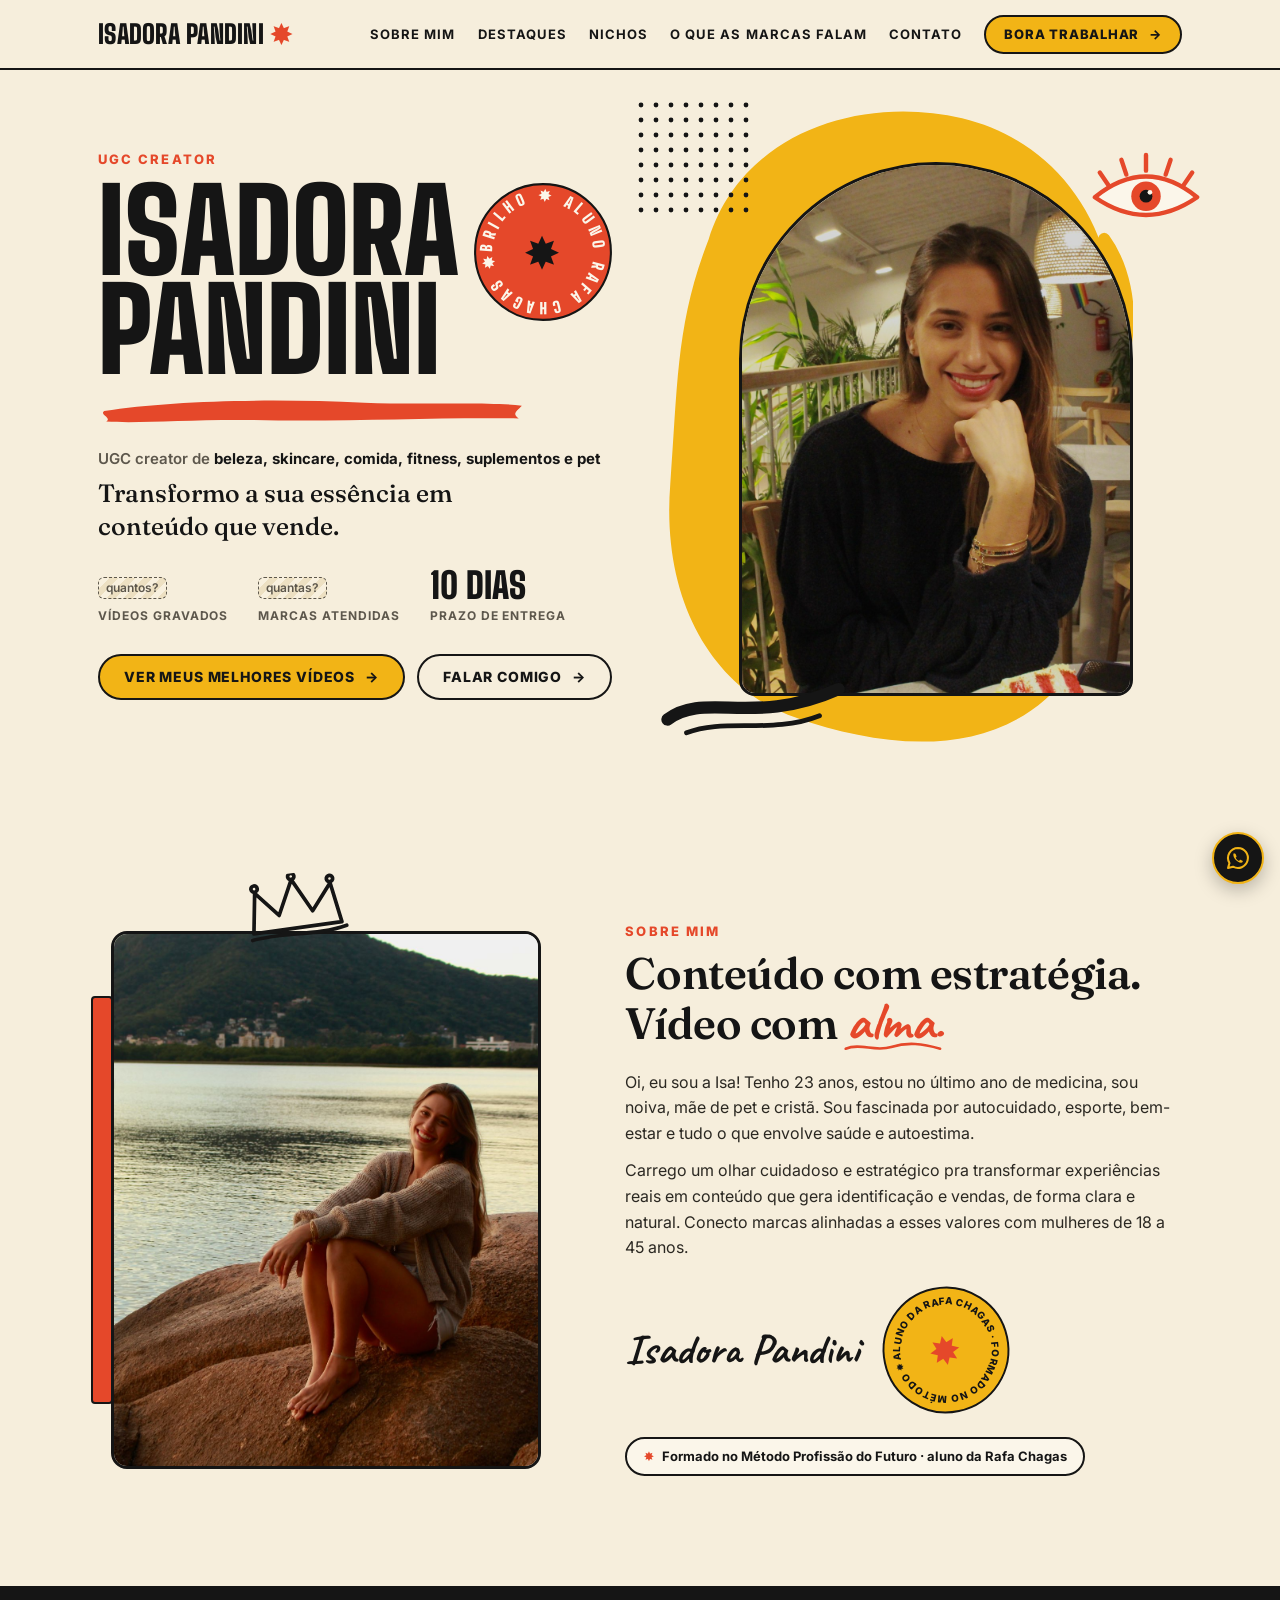
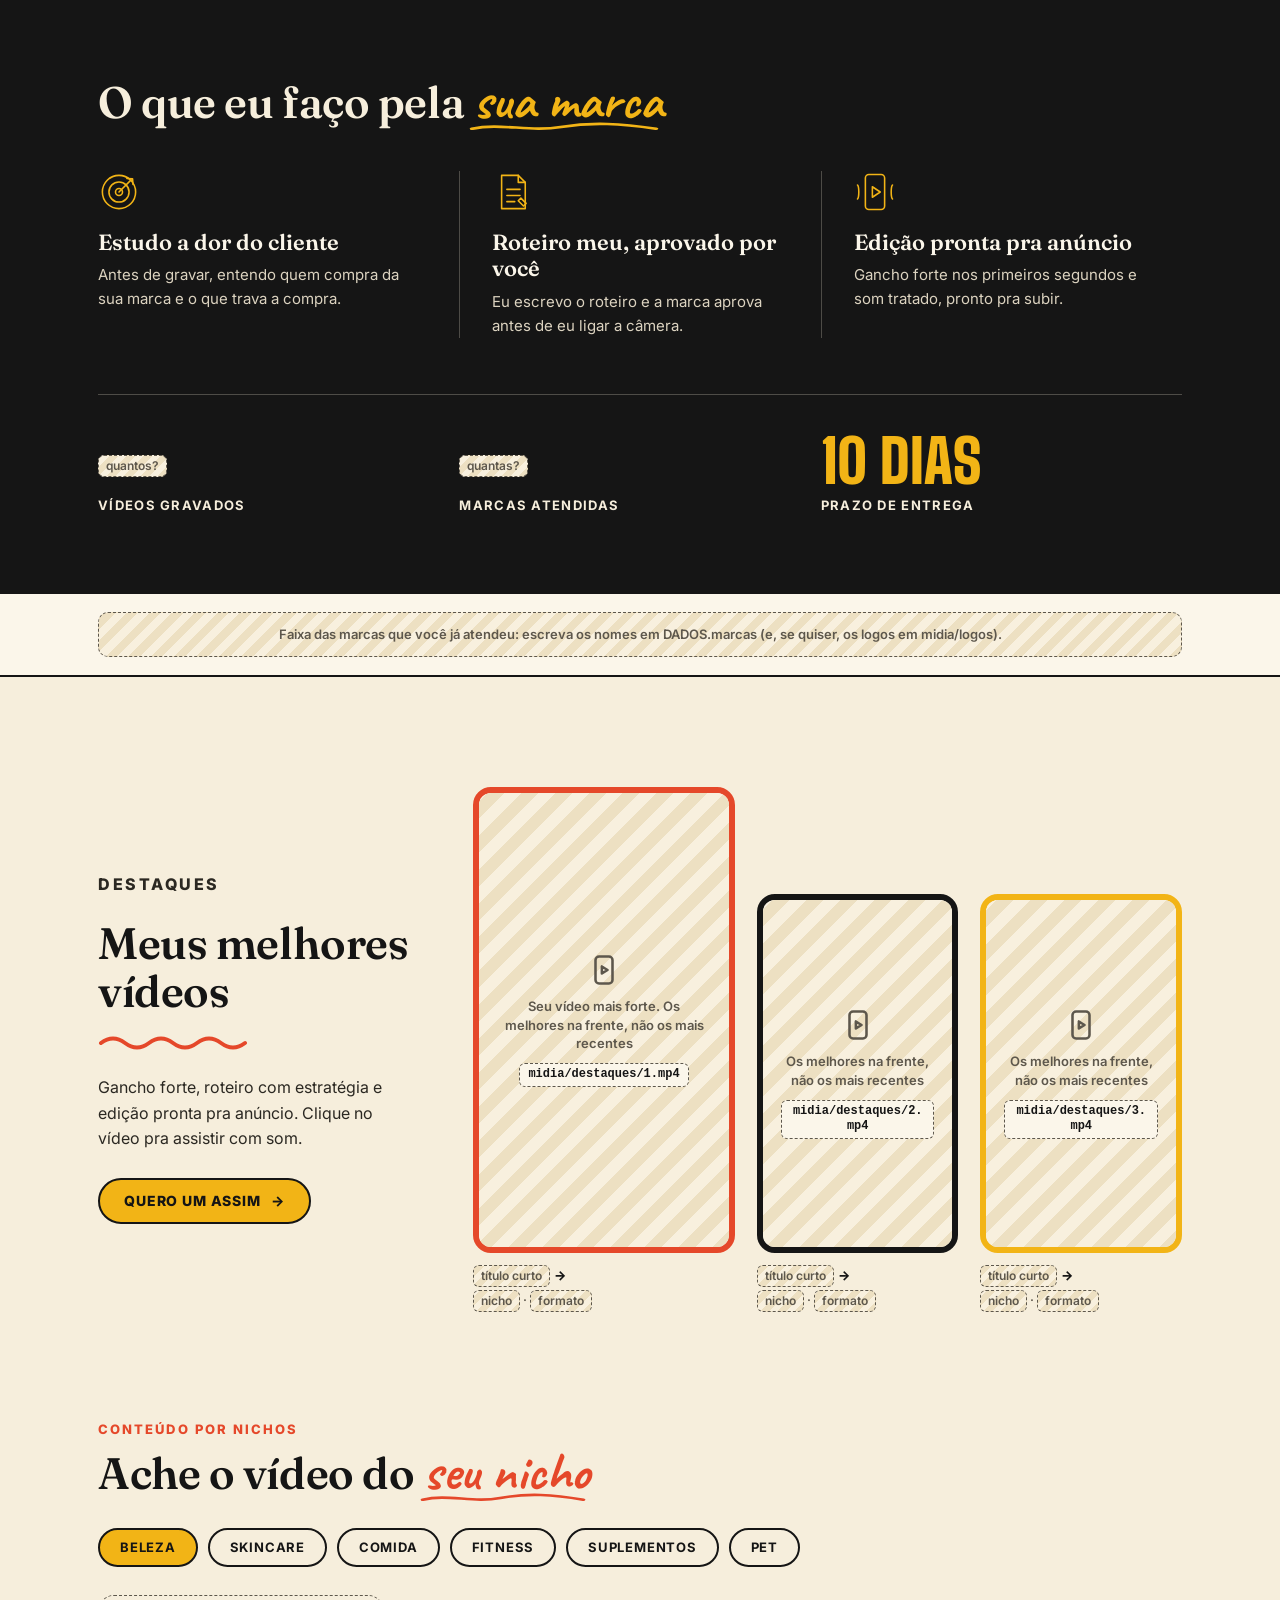
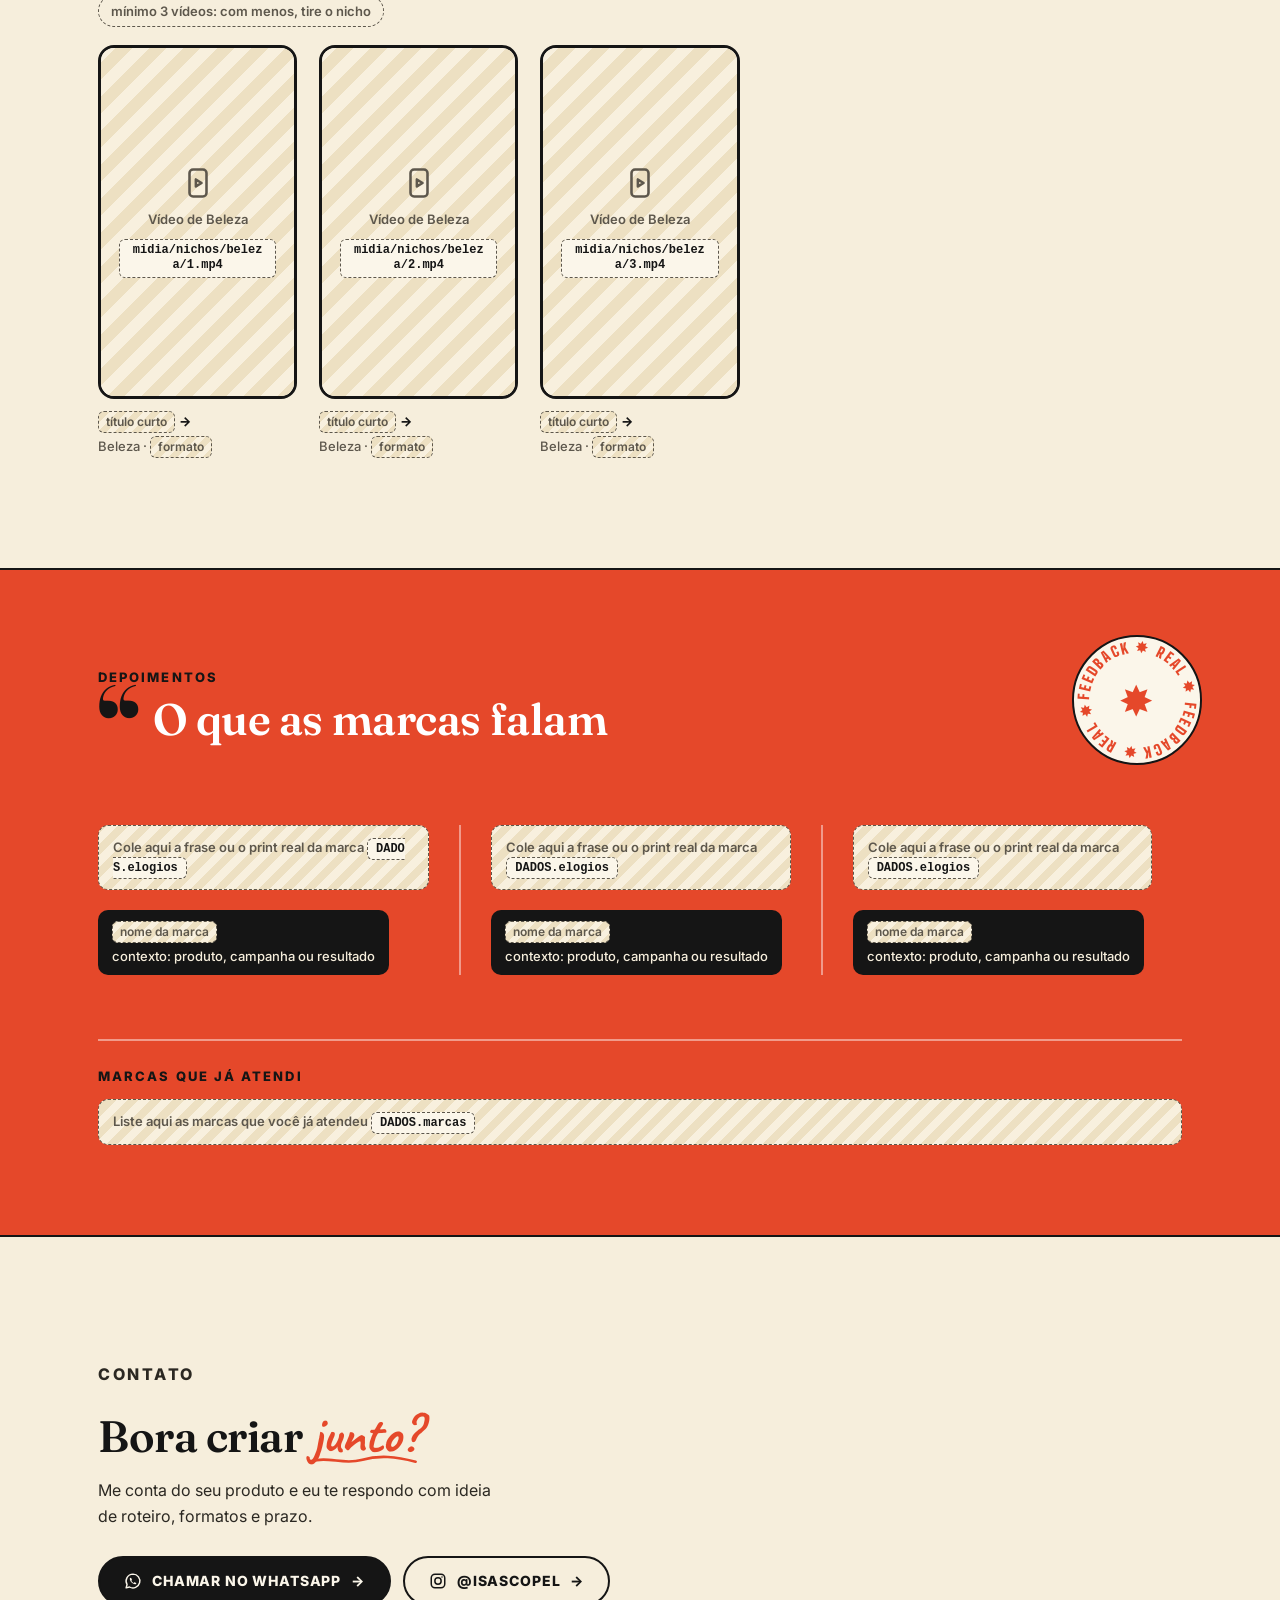
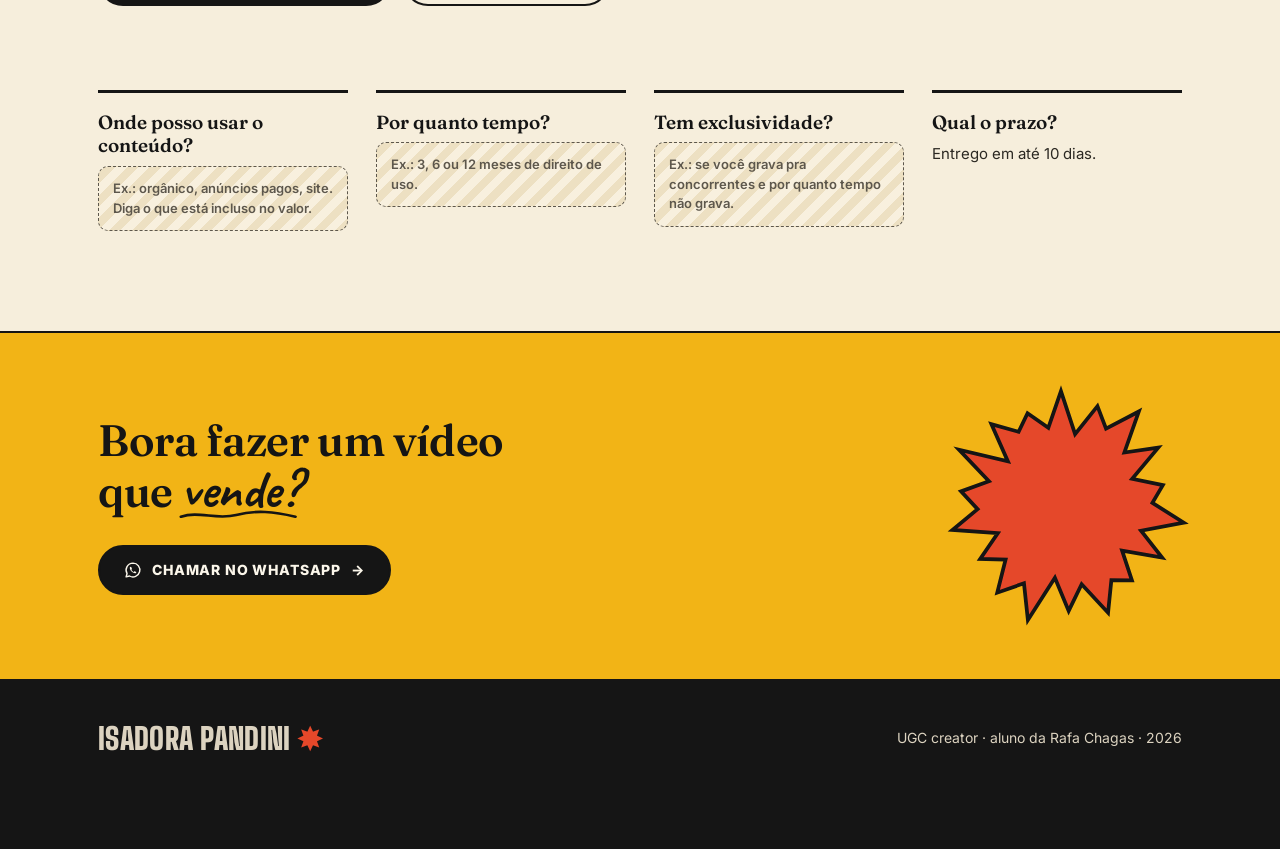
==== index.html @ ac67f309 "Update index.html" ====
<!doctype html>
<html lang="pt-BR">
<head>
<meta charset="utf-8">
<meta name="viewport" content="width=device-width, initial-scale=1">
<title>Isadora Pandini · portfólio UGC</title>
<meta name="description" content="Isadora Pandini, UGC creator de beleza, skincare, comida, fitness, suplementos e pet. Transformo a sua essência em conteúdo que vende.">

<!-- Prévia do link (WhatsApp, Instagram etc.). TROQUE "MEU-LINK" pelo endereço do site depois de publicar. -->
<meta property="og:title" content="Isadora Pandini · UGC creator">
<meta property="og:description" content="Transformo a sua essência em conteúdo que vende.">
<meta property="og:type" content="website">
<meta property="og:url" content="https://isapandini.github.io/ugc/">
<meta property="og:image" content="https://isapandini.github.io/ugc/midia/capa.jpg">

<link rel="preconnect" href="https://fonts.googleapis.com">
<link rel="preconnect" href="https://fonts.gstatic.com" crossorigin>
<link href="https://fonts.googleapis.com/css2?family=Big+Shoulders+Display:wght@900&family=Caveat:wght@600;700&family=Fraunces:ital,opsz,wght@0,9..144,500;0,9..144,600;0,9..144,700;1,9..144,500&family=Inter:wght@400;500;600;700;800&display=swap" rel="stylesheet">

<style>
:root{
  --creme:#F6EEDC; --creme2:#FBF6EA; --am:#F2B416; --vm:#E5482A; --pt:#151515; --cz:#5D574C;
  --bs:'Big Shoulders Display', Impact, 'Arial Narrow', sans-serif;
  --se:'Fraunces', Georgia, serif;
  --mao:'Caveat', 'Segoe Print', cursive;
  --tx:'Inter', system-ui, -apple-system, 'Segoe UI', sans-serif;
  --gut:clamp(16px, 4vw, 48px);
  --max:1180px;
}
*{box-sizing:border-box;margin:0;padding:0}
html{scroll-behavior:smooth;-webkit-text-size-adjust:100%}
body{background:var(--creme);color:var(--pt);font:400 16px/1.6 var(--tx);overflow-x:hidden}
body.travado{overflow:hidden}
img,video,svg{display:block;max-width:100%}
a{color:inherit}
button{font:inherit;color:inherit;cursor:pointer;background:none;border:0}
:focus-visible{outline:3px solid var(--vm);outline-offset:3px}
.wrap{max-width:var(--max);margin:0 auto;padding:0 var(--gut)}
section{scroll-margin-top:72px}

/* ---------- tipografia comum ---------- */
.kicker{font:800 13px/1.2 var(--tx);letter-spacing:.16em;text-transform:uppercase;color:var(--vm)}
.tit{font:600 clamp(30px,4.2vw,44px)/1.08 var(--se);letter-spacing:-.01em;margin-top:10px}
.mao{font-family:var(--mao);font-weight:700;color:var(--vm);font-size:1.22em;line-height:.9;position:relative;display:inline-block;white-space:nowrap}
.risco{position:absolute;left:-2%;bottom:-8px;width:104%;height:12px;fill:none;stroke:currentColor;stroke-width:3;stroke-linecap:round}

/* ---------- botões ---------- */
.btn{display:inline-flex;align-items:center;justify-content:center;gap:10px;padding:14px 24px;border-radius:999px;border:2px solid var(--pt);font:800 14px/1 var(--tx);letter-spacing:.06em;text-transform:uppercase;text-decoration:none;transition:transform .2s, box-shadow .2s;white-space:nowrap}
.btn:hover{transform:translate(-2px,-2px);box-shadow:4px 4px 0 var(--pt)}
.btn svg{width:18px;height:18px;flex:none}
.btn-am{background:var(--am);color:var(--pt)}
.btn-pt{background:var(--pt);color:var(--creme2)}
.btn-pt:hover{box-shadow:4px 4px 0 var(--vm)}
.btn-ct{background:transparent;color:var(--pt)}
.btns{display:flex;flex-wrap:wrap;gap:12px}

/* ---------- lacunas listradas (o que ainda falta colocar) ---------- */
.lacuna{position:absolute;inset:0;display:flex;flex-direction:column;align-items:center;justify-content:center;gap:10px;padding:18px;text-align:center;background:repeating-linear-gradient(-45deg,#EDE0C2 0 12px,#F8F0DE 12px 24px);color:var(--cz);font:600 13px/1.45 var(--tx)}
.lacuna svg{width:34px;height:34px;fill:none;stroke:var(--cz);stroke-width:1.8;stroke-linecap:round;stroke-linejoin:round}
.lacuna code,.lac-txt code{font:600 12px/1.3 ui-monospace,Consolas,monospace;background:var(--creme2);border:1px dashed var(--cz);padding:3px 8px;border-radius:6px;color:var(--pt);word-break:break-all}
.lac-txt{display:block;background:repeating-linear-gradient(-45deg,#EDE0C2 0 8px,#F8F0DE 8px 16px);border:1px dashed var(--cz);border-radius:10px;padding:12px 14px;font:600 13px/1.5 var(--tx);color:var(--cz);font-style:normal;text-transform:none;letter-spacing:0}
.lac-mini{display:inline-block;background:repeating-linear-gradient(-45deg,#EDE0C2 0 6px,#F8F0DE 6px 12px);border:1px dashed var(--cz);border-radius:6px;padding:1px 7px;font:600 12px/1.5 var(--tx);color:var(--cz);text-transform:none;letter-spacing:0;vertical-align:middle}
.foto{position:relative;overflow:hidden;background:var(--creme2)}
.foto img{width:100%;height:100%;object-fit:cover}

/* ---------- menu ---------- */
.topo{position:sticky;top:0;z-index:50;background:var(--creme);border-bottom:2px solid var(--pt)}
.topo-in{display:flex;align-items:center;justify-content:space-between;gap:20px;height:68px}
.logo{font:900 26px/1 var(--bs);text-transform:uppercase;text-decoration:none;display:flex;gap:6px;align-items:center;letter-spacing:.01em}
.est{color:var(--vm)}
.nav{display:flex;gap:22px;align-items:center}
.nav a.l{font:700 13px/1 var(--tx);text-transform:uppercase;letter-spacing:.08em;text-decoration:none;white-space:nowrap}
.nav a.l:hover{color:var(--vm)}
.nav .btn{padding:11px 18px;font-size:13px}
.menu-bt{display:none;padding:10px 16px;border:2px solid var(--pt);border-radius:999px;font:800 13px/1 var(--tx);text-transform:uppercase;letter-spacing:.08em}

/* ---------- 1. capa ---------- */
.capa{position:relative;overflow:hidden;padding:56px 0 88px}
.capa-grid{display:grid;grid-template-columns:1.05fr .95fr;gap:48px;align-items:center}
.nome-wrap{display:flex;align-items:flex-start;gap:14px;margin-top:14px}
.nome{font:900 clamp(60px,9vw,132px)/.86 var(--bs);text-transform:uppercase;letter-spacing:0}
.nome span{display:block}
.selo{flex:none;width:140px;aspect-ratio:1;animation:gira 18s linear infinite}
.selo svg{width:100%;height:100%}
.selo text{font:900 22px var(--bs);letter-spacing:.04em;text-transform:uppercase}
@keyframes gira{to{transform:rotate(360deg)}}
.pincelada{width:min(430px,92%);height:30px;fill:var(--vm);margin:16px 0 22px}
.linha{font:600 15px/1.45 var(--tx);color:var(--cz)}
.linha strong{color:var(--pt)}
.frase{font:500 clamp(20px,2.1vw,25px)/1.3 var(--se);max-width:28ch;margin-top:8px}
.provas{list-style:none;display:flex;flex-wrap:wrap;gap:14px 30px;margin:26px 0 30px}
.provas li{min-width:96px}
.provas strong{display:block;font:900 36px/1 var(--bs);text-transform:uppercase}
.provas li > span{display:block;margin-top:4px;font:700 12px/1.3 var(--tx);text-transform:uppercase;letter-spacing:.08em;color:var(--cz)}
.provas .lac-mini{font-size:12px;margin-bottom:2px}
.capa-foto{position:relative;width:100%;max-width:480px;aspect-ratio:4/5;justify-self:center}
.blob{position:absolute;left:-9%;top:-7%;width:118%;height:114%;fill:var(--am)}
.pontos{position:absolute;left:-12%;top:-4%;width:120px;height:120px}
.capa-foto .foto{position:absolute;inset:6% 9% 5% 9%;border:3px solid var(--pt);border-radius:220px 220px 18px 18px}
.capa-foto .foto img{object-position:58% 30%} .olho{position:absolute;right:-6%;top:4%;width:118px;z-index:2}
.risco-pt{position:absolute;left:-8%;bottom:-2%;width:190px;z-index:2;fill:none;stroke:var(--pt);stroke-linecap:round}

/* ---------- 2. sobre ---------- */
.sobre{padding:110px 0 0}
.sobre-grid{display:grid;grid-template-columns:.9fr 1.1fr;gap:72px;align-items:center}
.sobre-foto{position:relative;width:100%;max-width:430px;aspect-ratio:4/5;justify-self:center}
.sobre-foto .foto{position:absolute;inset:0;border:3px solid var(--pt);border-radius:16px}
.sobre-foto .foto img{object-position:64% 50%} .faixa-lat{position:absolute;left:-20px;top:12%;bottom:12%;width:22px;background:var(--vm);border:2px solid var(--pt);border-radius:4px}
.coroa{position:absolute;top:-58px;left:30%;width:110px;fill:none;stroke:var(--pt);stroke-width:3.5;stroke-linecap:round;stroke-linejoin:round;transform:rotate(-8deg);z-index:2}
.texto-sobre{margin-top:22px;font-size:16px;color:#2B2822;max-width:58ch}
.texto-sobre p+p{margin-top:12px}
.assina{display:flex;align-items:center;gap:22px;margin-top:24px;flex-wrap:wrap}
.assinatura{font:700 42px/1 var(--mao);color:var(--pt)}
.circ-am{width:130px;aspect-ratio:1;transform:rotate(-12deg);flex:none}
.circ-am text{font:800 15px var(--tx);letter-spacing:.06em;text-transform:uppercase}
.metodo{display:inline-flex;gap:8px;align-items:center;margin-top:22px;padding:9px 16px;border:2px solid var(--pt);border-radius:999px;background:var(--creme2);font:700 13px/1.35 var(--tx)}
.faz{background:var(--pt);color:var(--creme);margin-top:110px;padding:80px 0}
.faz .tit{color:var(--creme)}
.faz .mao{color:var(--am)}
.dif{display:grid;grid-template-columns:repeat(3,1fr);margin-top:44px}
.dif > div{padding:0 32px;border-left:1px solid rgba(246,238,220,.25)}
.dif > div:first-child{padding-left:0;border-left:0}
.dif svg{width:42px;height:42px;fill:none;stroke:var(--am);stroke-width:1.8;stroke-linecap:round;stroke-linejoin:round}
.dif h3{font:600 22px/1.2 var(--se);margin:16px 0 8px;color:var(--creme2)}
.dif p{font-size:15px;color:#DCD3C0}
.nums{display:grid;grid-template-columns:repeat(3,1fr);margin-top:56px;padding-top:36px;border-top:1px solid rgba(246,238,220,.25)}
.nums strong{display:block;font:900 clamp(40px,5vw,60px)/1 var(--bs);color:var(--am);text-transform:uppercase}
.nums div > span{display:block;margin-top:6px;font:700 13px/1.3 var(--tx);text-transform:uppercase;letter-spacing:.1em;color:var(--creme)}

/* ---------- faixa de marcas ---------- */
.faixa{background:var(--creme2);border-bottom:2px solid var(--pt);overflow:hidden;padding:18px 0}
.faixa-trilho{display:flex;width:max-content;animation:rola 40s linear infinite}
.faixa-grupo{display:flex;align-items:center}
.faixa-item{display:flex;align-items:center;gap:28px;padding-right:28px;font:900 30px/1 var(--bs);text-transform:uppercase;white-space:nowrap}
.faixa-item img{height:34px;width:auto;filter:grayscale(1)}
@keyframes rola{to{transform:translateX(-50%)}}
.faixa .wrap .lac-txt{text-align:center}

/* ---------- 3. destaques ---------- */
.dest{padding:110px 0}
.dest-grid{display:grid;grid-template-columns:.72fr 1.6fr;gap:56px;align-items:center}
.ondas{width:150px;height:20px;fill:none;stroke:var(--vm);stroke-width:4;stroke-linecap:round;margin:18px 0 22px}
.dest-txt p{font-size:16px;color:#2B2822;max-width:34ch;margin-bottom:26px}
.trilho{display:grid;grid-template-columns:1.3fr 1fr 1fr;gap:22px;align-items:end}
.vcard{min-width:0}
.vbox{position:relative;display:block;width:100%;aspect-ratio:9/16;border-radius:18px;overflow:hidden;background:var(--pt);border:6px solid var(--pt);text-align:left}
.vbox.vazio{background:var(--creme2)}
.vbox video{width:100%;height:100%;object-fit:cover}
.trilho .vcard:nth-child(1) .vbox{border-color:var(--vm)}
.trilho .vcard:nth-child(3) .vbox{border-color:var(--am)}
.vplay{position:absolute;left:50%;top:50%;transform:translate(-50%,-50%);width:58px;height:58px;border-radius:50%;background:rgba(251,246,234,.94);border:2px solid var(--pt);display:grid;place-items:center;transition:opacity .2s}
.vplay svg{width:20px;height:20px;fill:var(--pt);margin-left:3px}
.vbox.tocando .vplay{opacity:0}
.vres{position:absolute;top:10px;left:10px;z-index:2;background:var(--am);color:var(--pt);font:800 12px/1 var(--tx);text-transform:uppercase;letter-spacing:.04em;padding:7px 10px;border-radius:999px;border:2px solid var(--pt)}
.vcard figcaption{margin-top:12px}
.vcap-t{font:800 13px/1.35 var(--tx);text-transform:uppercase;letter-spacing:.06em}
.vcap-m{font:500 13px/1.4 var(--tx);color:var(--cz);margin-top:3px}

/* ---------- 4. nichos ---------- */
.nichos{padding:0 0 110px}
.abas{display:flex;flex-wrap:wrap;gap:10px;margin:30px 0 28px}
.aba{padding:11px 20px;border:2px solid var(--pt);border-radius:999px;font:700 13px/1 var(--tx);text-transform:uppercase;letter-spacing:.06em;white-space:nowrap;transition:background .2s}
.aba:hover{background:var(--creme2)}
.aba[aria-selected="true"]{background:var(--am)}
.aviso{display:inline-block;margin-bottom:18px;padding:6px 12px;border:1px dashed var(--cz);border-radius:999px;font:600 13px/1.4 var(--tx);color:var(--cz)}
.grade{display:grid;grid-template-columns:repeat(auto-fill,minmax(180px,1fr));gap:22px}
.grade .vbox{border-width:3px;border-radius:16px}

/* ---------- 5. o que as marcas falam ---------- */
.elog{position:relative;overflow:hidden;background:var(--vm);color:#fff;padding:100px 0 90px;border-top:2px solid var(--pt);border-bottom:2px solid var(--pt)}
.elog .kicker{color:var(--pt)}
.elog .tit{color:#fff;display:flex;align-items:flex-start;gap:12px}
.aspas{font:700 110px/.7 var(--se);color:var(--pt)}
.selo-branco{position:absolute;right:6%;top:64px;width:132px}
.depo{display:grid;grid-template-columns:repeat(3,1fr);margin-top:52px}
.depo article{padding:0 30px;border-left:2px solid rgba(255,255,255,.45)}
.depo article:first-child{padding-left:0;border-left:0}
.depo blockquote{font:600 20px/1.45 var(--se);color:#fff}
.depo .print{margin-top:12px;border:2px solid var(--pt);border-radius:12px;overflow:hidden;background:#fff}
.depo .print img{width:100%}
.quem{display:inline-block;margin-top:20px;background:var(--pt);padding:10px 14px;border-radius:10px}
.quem b{display:block;font:900 20px/1 var(--bs);color:var(--am);text-transform:uppercase;letter-spacing:.02em}
.quem small{display:block;margin-top:5px;font:500 13px/1.35 var(--tx);color:var(--creme)}
.atend{margin-top:64px;padding-top:28px;border-top:2px solid rgba(255,255,255,.45)}
.atend-lista{display:flex;flex-wrap:wrap;align-items:center;gap:6px 18px;margin-top:14px;font:900 clamp(26px,3vw,36px)/1.1 var(--bs);text-transform:uppercase;color:#fff;list-style:none}
.atend-lista .est{color:var(--pt)}

/* ---------- 6. contato ---------- */
.contato{padding:110px 0 0}
.ct-grid{display:grid;grid-template-columns:1fr 1fr;gap:56px;align-items:start}
.ct-grid.so{grid-template-columns:1fr}
.ct-txt p{font-size:16px;color:#2B2822;max-width:40ch;margin:18px 0 26px}
.form{background:var(--creme2);border:2px solid var(--pt);border-radius:20px;padding:28px;box-shadow:8px 8px 0 var(--pt)}
.form h3{font:600 22px/1.2 var(--se);margin-bottom:18px}
.campos{display:grid;grid-template-columns:1fr 1fr;gap:14px}
.campos .cheio{grid-column:1/-1}
.form label{display:block;font:700 12px/1.2 var(--tx);text-transform:uppercase;letter-spacing:.08em;margin-bottom:6px}
.form input{width:100%;padding:12px 14px;border:2px solid var(--pt);border-radius:12px;background:#fff;font:500 15px/1.3 var(--tx);color:var(--pt)}
.form .btn{margin-top:18px;width:100%}
.form-ok{font:600 26px/1.3 var(--se);padding:26px 0}
.form-erro{margin-top:16px;font-size:14px}
.form-erro .btn{margin-top:10px;width:auto}
.gotcha{position:absolute;left:-9999px;width:1px;height:1px;overflow:hidden}
.duv{display:grid;grid-template-columns:repeat(4,1fr);gap:28px;margin-top:84px}
.duv > div{border-top:3px solid var(--pt);padding-top:18px}
.duv h3{font:600 19px/1.25 var(--se);margin-bottom:8px}
.duv p{font-size:15px;color:#2B2822}
.cta-am{position:relative;overflow:hidden;background:var(--am);margin-top:100px;padding:84px 0;border-top:2px solid var(--pt)}
.cta-am .tit{max-width:15ch;margin:0 0 30px;position:relative;z-index:1}
.cta-am .mao{color:var(--pt)}
.cta-am .btns{position:relative;z-index:1}
.explosao{position:absolute;right:7%;top:50%;width:250px;transform:translateY(-50%) rotate(8deg);fill:var(--vm);stroke:var(--pt);stroke-width:3}
.rodape{background:var(--pt);color:var(--creme);padding:44px 0 96px}
.rodape .wrap{display:flex;flex-wrap:wrap;justify-content:space-between;align-items:center;gap:14px}
.rodape .logo{font-size:30px}
.rodape p{font-size:14px;color:#DCD3C0}

/* ---------- WhatsApp fixo ---------- */
.zap{position:fixed;right:16px;bottom:16px;z-index:60;width:52px;height:52px;border-radius:50%;background:var(--pt);color:var(--am);display:grid;place-items:center;border:2px solid var(--am);box-shadow:0 6px 18px rgba(0,0,0,.25);transition:transform .2s}
.zap:hover{transform:scale(1.07)}
.zap svg{width:26px;height:26px}

/* ---------- player ---------- */
.player{position:fixed;inset:0;z-index:100;background:rgba(21,21,21,.88);display:flex;align-items:center;justify-content:center;padding:20px}
.player[hidden]{display:none}
.player-box{position:relative;height:min(86vh,820px);aspect-ratio:9/16;max-width:100%}
.player-box video{width:100%;height:100%;object-fit:contain;background:#000;border-radius:16px;border:3px solid var(--am)}
.player-x{position:absolute;top:-14px;right:-14px;width:44px;height:44px;border-radius:50%;background:var(--am);border:2px solid var(--pt);font:700 26px/1 var(--tx);display:grid;place-items:center;z-index:2}
.player-tit{position:absolute;left:0;right:0;bottom:-34px;text-align:center;color:var(--creme);font:700 13px/1.3 var(--tx);text-transform:uppercase;letter-spacing:.06em}

/* ---------- responsivo ---------- */
@media (max-width:1020px){
  .nav{display:none;position:absolute;top:68px;left:0;right:0;flex-direction:column;align-items:stretch;gap:0;background:var(--creme);padding:6px var(--gut) 20px;border-bottom:2px solid var(--pt)}
  .nav.aberto{display:flex}
  .nav a.l{padding:15px 0;border-bottom:1px solid rgba(21,21,21,.15);font-size:14px}
  .nav .btn{margin-top:16px}
  .menu-bt{display:inline-flex}
}
@media (max-width:860px){
  .capa-grid,.sobre-grid,.dest-grid,.ct-grid{grid-template-columns:1fr}
  .capa-foto{margin-top:30px;max-width:420px}
  .sobre-foto{max-width:380px;margin-top:40px}
  .sobre-grid{gap:56px}
  .duv{grid-template-columns:1fr 1fr}
  .depo{grid-template-columns:1fr;gap:34px}
  .depo article{padding:26px 0 0;border-left:0;border-top:2px solid rgba(255,255,255,.45)}
  .depo article:first-child{padding-top:0;border-top:0}
  .selo-branco{width:104px;top:40px}
  .explosao{width:170px;right:-30px;top:auto;bottom:-40px;transform:rotate(8deg)}
}
@media (max-width:760px){
  .trilho{display:flex;overflow-x:auto;scroll-snap-type:x mandatory;gap:16px;padding-bottom:12px;margin:0 calc(-1 * var(--gut));padding-left:var(--gut);padding-right:var(--gut);scrollbar-width:thin}
  .trilho .vcard{flex:0 0 68%;scroll-snap-align:center}
  .trilho .vcard:nth-child(1){flex-basis:76%}
  .dif{grid-template-columns:1fr;gap:30px}
  .dif > div{padding:26px 0 0;border-left:0;border-top:1px solid rgba(246,238,220,.25)}
  .dif > div:first-child{padding-top:0;border-top:0}
}
@media (max-width:520px){
  :root{--gut:16px}
  .capa{padding:34px 0 64px}
  .topo-in{height:60px}
  .nav{top:60px}
  .logo{font-size:22px}
  .selo{width:110px}
  .nome-wrap{gap:10px}
  .provas{gap:14px 22px}
  .provas strong{font-size:30px}
  .btns .btn{flex:1 1 100%}
  .sobre,.contato{padding-top:80px}
  .faz,.elog{padding:64px 0}
  .dest{padding:80px 0}
  .nichos{padding-bottom:80px}
  .abas{flex-wrap:nowrap;overflow-x:auto;margin-left:-16px;margin-right:-16px;padding:2px 16px 8px}
  .grade{grid-template-columns:1fr 1fr;gap:14px}
  .nums{grid-template-columns:1fr;gap:22px}
  .duv{grid-template-columns:1fr;margin-top:60px}
  .campos{grid-template-columns:1fr}
  .form{padding:20px;box-shadow:5px 5px 0 var(--pt)}
  .faixa-item{font-size:24px}
  .elog .tit{padding-right:90px}
  .selo-branco{width:90px;right:12px;top:30px}
  .cta-am{padding:64px 0 120px}
  .coroa{width:84px;top:-44px}
  .faixa-lat{left:-10px;width:16px}
}
@media (prefers-reduced-motion: reduce){
  html{scroll-behavior:auto}
  *,*::before,*::after{animation:none !important;transition:none !important}
  .faixa-trilho{flex-wrap:wrap;width:auto}
  .faixa-grupo[aria-hidden="true"]{display:none}
}
</style>
</head>
<body>

<header class="topo" id="topo"></header>
<main>
  <section id="capa" class="capa"></section>
  <section id="sobre" class="sobre"></section>
  <div id="faixa" class="faixa" aria-label="Marcas que já atendi"></div>
  <section id="destaques" class="dest"></section>
  <section id="nichos" class="nichos"></section>
  <section id="marcas" class="elog"></section>
  <section id="contato" class="contato"></section>
</main>
<footer class="rodape" id="rodape"></footer>
<a class="zap" id="zap" target="_blank" rel="noopener"></a>

<div class="player" id="player" hidden role="dialog" aria-modal="true" aria-label="Vídeo">
  <div class="player-box">
    <button class="player-x" id="player-x" type="button" aria-label="Fechar vídeo">×</button>
    <video id="player-video" controls playsinline preload="none"></video>
    <p class="player-tit" id="player-tit"></p>
  </div>
</div>

<noscript><p style="padding:24px;font:16px sans-serif">Ative o JavaScript para ver o portfólio.</p></noscript>

<script>
/* =====================================================================
   MONTAGEM DA PÁGINA. Você não precisa mexer aqui:
   tudo o que muda fica no objeto DADOS, lá no FIM deste arquivo.
   ===================================================================== */

const reduz = window.matchMedia('(prefers-reduced-motion: reduce)').matches;
const temMouse = window.matchMedia('(hover: hover) and (pointer: fine)').matches;

const IC = {
  foto:'<svg viewBox="0 0 24 24"><rect x="3" y="6" width="18" height="14" rx="3"/><circle cx="12" cy="13" r="3.6"/><path d="M8.5 6l1.5-2.5h4L15.5 6"/></svg>',
  video:'<svg viewBox="0 0 24 24"><rect x="6" y="2.5" width="12" height="19" rx="2.5"/><path d="M10.5 9.5v5l4-2.5z"/></svg>',
  play:'<svg viewBox="0 0 24 24"><path d="M6 3.5v17l14-8.5z"/></svg>',
  zap:'<svg viewBox="0 0 24 24"><path d="M12 2.8a9.2 9.2 0 0 0-7.9 13.9L2.8 21.2l4.6-1.2A9.2 9.2 0 1 0 12 2.8z" fill="none" stroke="currentColor" stroke-width="1.9" stroke-linejoin="round"/><path d="M8.6 7.6c-.4 0-.9.4-.9 1.3 0 2.9 3.3 7 7.1 7.4.9.1 1.6-.6 1.6-1.1 0-.3-.1-.5-.3-.6l-1.8-.9c-.3-.1-.5 0-.7.2l-.6.8c-1.3-.5-2.6-1.7-3.2-3l.7-.7c.2-.2.2-.5.1-.7l-.8-1.9c-.1-.3-.4-.4-.7-.4z" fill="currentColor"/></svg>',
  insta:'<svg viewBox="0 0 24 24" fill="none" stroke="currentColor" stroke-width="2"><rect x="3" y="3" width="18" height="18" rx="5"/><circle cx="12" cy="12" r="4.2"/><circle cx="17.3" cy="6.7" r="1" fill="currentColor" stroke="none"/></svg>',
  mail:'<svg viewBox="0 0 24 24" fill="none" stroke="currentColor" stroke-width="2"><rect x="3" y="5" width="18" height="14" rx="2.5"/><path d="M3.5 6.5l8.5 7 8.5-7"/></svg>',
  alvo:'<svg viewBox="0 0 48 48"><circle cx="24" cy="24" r="19"/><circle cx="24" cy="24" r="11.5"/><circle cx="24" cy="24" r="4"/><path d="M24 24l15-15M33 8.5l6.5.5.5 6.5"/></svg>',
  roteiro:'<svg viewBox="0 0 48 48"><path d="M11 5h19l8 8v30H11z"/><path d="M30 5v8h8M17 21h15M17 28h15M17 35h9"/><path d="M33 31l6 6-3 3-6-6z"/></svg>',
  edicao:'<svg viewBox="0 0 48 48"><rect x="13" y="4" width="22" height="40" rx="4"/><path d="M21 18v12l9-6z"/><path d="M4 16c2 2 2 14 0 16M44 16c-2 2-2 14 0 16"/></svg>'
};

function esc(s){ return String(s == null ? '' : s).replace(/[&<>"']/g, c => ({'&':'&amp;','<':'&lt;','>':'&gt;','"':'&quot;',"'":'&#39;'}[c])); }
function slug(s){ return String(s || '').normalize('NFD').replace(/[̀-ͯ]/g,'').toLowerCase().replace(/[^a-z0-9]+/g,'-').replace(/^-+|-+$/g,''); }
function primeiroNome(){ return (DADOS.nome || '').trim().split(/\s+/)[0] || ''; }
function seta(){ return ' <span aria-hidden="true">→</span>'; }

/* Link do WhatsApp com a mensagem pronta (ou e-mail, se não houver WhatsApp) */
function linkContato(){
  const msg = 'Oi, ' + primeiroNome() + '! Vi seu portfólio e quero conversar sobre vídeos pra minha marca.';
  let num = String(DADOS.whatsapp || '').replace(/\D/g,'');
  if (num) {
    if (num.length <= 11) num = '55' + num;
    return { tipo:'zap', href:'https://wa.me/' + num + '?text=' + encodeURIComponent(msg), rotulo:'Chamar no WhatsApp' };
  }
  if (DADOS.email) {
    return { tipo:'mail', href:'mailto:' + DADOS.email + '?subject=' + encodeURIComponent('Vídeos UGC pra minha marca') + '&body=' + encodeURIComponent(msg), rotulo:'Mandar e-mail' };
  }
  return { tipo:'mail', href:'#contato', rotulo:'Falar comigo' };
}
function btnContato(classe){
  const c = linkContato();
  const ext = c.tipo === 'zap' ? ' target="_blank" rel="noopener"' : '';
  return '<a class="btn ' + classe + '" href="' + esc(c.href) + '"' + ext + '>' + (c.tipo === 'zap' ? IC.zap : IC.mail) + esc(c.rotulo) + seta() + '</a>';
}

/* Lacunas listradas: aparecem enquanto a foto/vídeo/texto não existe */
function lacuna(dica, arquivo, tipo){
  return '<div class="lacuna">' + (tipo === 'video' ? IC.video : IC.foto) +
    '<span>' + esc(dica) + '</span>' + (arquivo ? '<code>' + esc(arquivo) + '</code>' : '') + '</div>';
}
function lacTxt(dica, campo){
  return '<span class="lac-txt">' + esc(dica) + (campo ? ' <code>' + esc(campo) + '</code>' : '') + '</span>';
}
function lacMini(t){ return '<span class="lac-mini">' + esc(t) + '</span>'; }

function foto(src, alt, dica, arquivo){
  if (!src) return '<div class="foto">' + lacuna(dica, arquivo, 'foto') + '</div>';
  return '<div class="foto"><img src="' + esc(src) + '" alt="' + esc(alt) + '" data-dica="' + esc(dica) + '" data-arq="' + esc(src) + '" onerror="fotoFalhou(this)"></div>';
}
function fotoFalhou(img){
  const box = img.parentNode;
  box.innerHTML = lacuna(img.dataset.dica, img.dataset.arq, 'foto');
}

/* Link de Reels/TikTok/Drive não toca na tag video: vira lacuna e aviso no console */
const faltando = [];
function ehMp4(src){ return !/^https?:\/\//i.test(src) || /\.mp4(\?|#|$)/i.test(src); }

function cardVideo(v, o){
  v = v || {};
  const src = String(v.video || '').trim();
  const titulo = String(v.titulo || '').trim();
  let caixa;
  if (!src || !ehMp4(src)) {
    if (src) faltando.push(src);
    caixa = '<div class="vbox vazio">' + lacuna(src ? 'Esse link não toca aqui. Baixe o vídeo e coloque o .mp4 em ' + o.arq : o.dica, src ? '' : o.arq, 'video') + '</div>';
  } else {
    caixa = '<button type="button" class="vbox" data-src="' + esc(src) + '" data-titulo="' + esc(titulo || o.reserva) + '" aria-label="Assistir com som: ' + esc(titulo || o.reserva) + '">' +
      '<video muted playsinline loop preload="metadata"' + (v.capa ? ' poster="' + esc(v.capa) + '"' : '') +
      (o.auto && !reduz ? ' autoplay data-auto' : '') +
      ' src="' + esc(src) + '#t=0.1" data-dica="' + esc(o.dica) + '" data-arq="' + esc(src) + '" onerror="videoFalhou(this)"></video>' +
      '<span class="vplay" aria-hidden="true">' + IC.play + '</span>' +
      (v.res ? '<span class="vres">✸ ' + esc(v.res) + '</span>' : '') +
    '</button>';
  }
  const meta = [v.nicho || o.nicho, v.formato].filter(Boolean).map(esc);
  if (!v.formato) meta.push(lacMini('formato'));
  if (!(v.nicho || o.nicho)) meta.unshift(lacMini('nicho'));
  return '<figure class="vcard">' + caixa +
    '<figcaption><p class="vcap-t">' + (titulo ? esc(titulo) : lacMini('título curto')) + seta() + '</p>' +
    '<p class="vcap-m">' + meta.join(' · ') + '</p></figcaption></figure>';
}
function videoFalhou(video){
  const box = video.closest('.vbox');
  if (!box) return;
  const div = document.createElement('div');
  div.className = 'vbox vazio';
  div.innerHTML = lacuna(video.dataset.dica, video.dataset.arq, 'video');
  box.replaceWith(div);
  const painel = div.closest('.painel');
  if (painel) conferirMinimo(painel);
}
function conferirMinimo(painel){
  const aviso = painel.querySelector('.aviso');
  if (aviso) aviso.hidden = painel.querySelectorAll('video').length >= 3;
}

/* Selo redondo com texto girando em volta */
let seloN = 0;
function selo(texto, fundo, cor, estrela){
  const id = 'selo' + (++seloN);
  return '<svg viewBox="0 0 200 200" aria-hidden="true"><defs><path id="' + id + '" d="M100,100 m-72,0 a72,72 0 1,1 144,0 a72,72 0 1,1 -144,0"/></defs>' +
    '<circle cx="100" cy="100" r="97" fill="' + fundo + '" stroke="#151515" stroke-width="3"/>' +
    '<text fill="' + cor + '"><textPath href="#' + id + '" textLength="448" lengthAdjust="spacing">' + esc(texto) + '</textPath></text>' +
    '<text x="100" y="124" text-anchor="middle" fill="' + estrela + '" style="font:900 64px var(--tx)">✸</text></svg>';
}
function sublinhado(){ return '<svg class="risco" viewBox="0 0 120 14" preserveAspectRatio="none" aria-hidden="true"><path d="M2 9 C 20 2, 38 13, 58 7 S 96 3, 118 9"/></svg>'; }

/* ---------- partes da página ---------- */
function montarMenu(){
  const links = [['#sobre','Sobre mim'],['#destaques','Destaques'],['#nichos','Nichos'],['#marcas','O que as marcas falam'],['#contato','Contato']];
  document.getElementById('topo').innerHTML =
    '<div class="wrap topo-in">' +
      '<a class="logo" href="#capa">' + esc(DADOS.nome) + ' <span class="est" aria-hidden="true">✸</span></a>' +
      '<button class="menu-bt" type="button" aria-expanded="false" aria-controls="nav">Menu</button>' +
      '<nav class="nav" id="nav" aria-label="Seções">' +
        links.map(l => '<a class="l" href="' + l[0] + '">' + l[1] + '</a>').join('') +
        '<a class="btn btn-am" href="#contato">Bora trabalhar' + seta() + '</a>' +
      '</nav>' +
    '</div>';
  const bt = document.querySelector('.menu-bt'), nav = document.getElementById('nav');
  bt.addEventListener('click', () => { const ab = nav.classList.toggle('aberto'); bt.setAttribute('aria-expanded', ab); bt.textContent = ab ? 'Fechar' : 'Menu'; });
  nav.addEventListener('click', e => { if (e.target.closest('a')) { nav.classList.remove('aberto'); bt.setAttribute('aria-expanded', false); bt.textContent = 'Menu'; } });
}

function numeroProva(p){
  return p.numero ? esc(p.numero) : lacMini(p.dica || 'número');
}

function montarCapa(){
  const palavras = (DADOS.nome || '').trim().split(/\s+/);
  document.getElementById('capa').innerHTML =
    '<div class="wrap capa-grid">' +
      '<div class="capa-txt">' +
        '<p class="kicker">UGC creator</p>' +
        '<div class="nome-wrap"><h1 class="nome">' + palavras.map(p => '<span>' + esc(p) + '</span>').join('') + '</h1>' +
          '<div class="selo" title="Aluno Rafa Chagas">' + selo('Brilho ✸ Aluno Rafa Chagas ✸ ', '#E5482A', '#FBF6EA', '#151515') + '</div></div>' +
        '<svg class="pincelada" viewBox="0 0 420 40" preserveAspectRatio="none" aria-hidden="true"><path d="M6 20 C 70 6, 170 3, 260 9 C 320 12, 380 7, 414 13 C 409 20, 404 24, 411 30 C 330 28, 240 35, 150 32 C 90 31, 40 37, 8 34 C 14 29, 1 25, 6 20 Z"/></svg>' +
        '<p class="linha">UGC creator de ' + (DADOS.nichosResumo ? '<strong>' + esc(DADOS.nichosResumo) + '</strong>' : lacMini('seus nichos')) + '</p>' +
        '<p class="frase">' + (DADOS.frase ? esc(DADOS.frase) : lacMini('frase curta do que você faz pela marca')) + '</p>' +
        '<ul class="provas">' + DADOS.provas.map(p => '<li><strong>' + numeroProva(p) + '</strong><span>' + esc(p.rotulo) + '</span></li>').join('') + '</ul>' +
        '<div class="btns"><a class="btn btn-am" href="#destaques">Ver meus melhores vídeos' + seta() + '</a><a class="btn btn-ct" href="#contato">Falar comigo' + seta() + '</a></div>' +
      '</div>' +
      '<div class="capa-foto">' +
        '<svg class="blob" viewBox="0 0 500 520" preserveAspectRatio="none" aria-hidden="true"><path d="M58 118 C 92 38, 214 8, 322 26 C 424 44, 494 112, 482 218 C 474 296, 502 372, 436 446 C 366 516, 244 506, 150 482 C 66 462, 8 396, 18 304 C 26 226, 24 182, 58 118 Z"/><path d="M470 120 C 490 140, 498 170, 492 196" fill="none" stroke="#F2B416" stroke-width="14" stroke-linecap="round"/></svg>' +
        '<svg class="pontos" viewBox="0 0 120 120" aria-hidden="true"><defs><pattern id="pt" width="15" height="15" patternUnits="userSpaceOnUse"><circle cx="3" cy="3" r="2.4" fill="#151515"/></pattern></defs><rect width="120" height="120" fill="url(#pt)"/></svg>' +
        foto(DADOS.fotoCapa, 'Foto de ' + DADOS.nome, 'Retrato com rosto, luz natural e ambiente real. Sem selfie: a capa mostra o seu nível', DADOS.fotoCapa || 'midia/capa.jpg') +
        '<svg class="olho" viewBox="0 0 120 84" aria-hidden="true"><path d="M8 48 Q60 6 112 48 Q60 84 8 48 Z" fill="#FBF6EA" stroke="#E5482A" stroke-width="4.5" stroke-linejoin="round"/><circle cx="60" cy="47" r="15" fill="#E5482A"/><circle cx="60" cy="47" r="6.5" fill="#151515"/><circle cx="64" cy="43" r="2.4" fill="#FBF6EA"/><g stroke="#E5482A" stroke-width="4.5" stroke-linecap="round"><path d="M22 36 L13 23"/><path d="M40 25 L35 10"/><path d="M60 21 L60 5"/><path d="M80 25 L85 10"/><path d="M98 36 L107 23"/></g></svg>' +
        '<svg class="risco-pt" viewBox="0 0 200 70" aria-hidden="true"><path d="M10 50 C 50 20, 100 58, 190 18" stroke-width="13"/><path d="M30 64 C 70 48, 120 66, 170 46" stroke-width="5"/></svg>' +
      '</div>' +
    '</div>';
}

function montarSobre(){
  const texto = DADOS.sobreTexto
    ? DADOS.sobreTexto.split(/\n\s*\n/).map(p => '<p>' + esc(p.trim()) + '</p>').join('')
    : lacTxt('Escreva em primeira pessoa: quem você é, onde mora, sua rotina e por que as marcas de ' + (DADOS.nichosResumo || 'seu nicho') + ' combinam com você.', 'DADOS.sobreTexto');
  document.getElementById('sobre').innerHTML =
    '<div class="wrap sobre-grid">' +
      '<div class="sobre-foto">' +
        '<span class="faixa-lat" aria-hidden="true"></span>' +
        '<svg class="coroa" viewBox="0 0 104 64" aria-hidden="true"><path d="M10 52 L16 14 L36 38 L52 6 L68 38 L88 14 L94 52 Z"/><path d="M8 58 C 36 54, 70 62, 98 56"/><circle cx="16" cy="10" r="3"/><circle cx="52" cy="3" r="3"/><circle cx="88" cy="10" r="3"/></svg>' +
        foto(DADOS.fotoSobre, DADOS.nome + ' no dia a dia', 'Você no dia a dia: gravando, editando ou no seu cantinho de trabalho', DADOS.fotoSobre || 'midia/sobre.jpg') +
      '</div>' +
      '<div class="sobre-txt">' +
        '<p class="kicker">Sobre mim</p>' +
        '<h2 class="tit">Conteúdo com estratégia. Vídeo com <span class="mao">alma.' + sublinhado() + '</span></h2>' +
        '<div class="texto-sobre">' + texto + '</div>' +
        '<div class="assina"><p class="assinatura">' + esc(DADOS.nome) + '</p>' +
          '<svg class="circ-am" viewBox="0 0 200 200" aria-hidden="true"><defs><path id="ca" d="M100,100 m-70,0 a70,70 0 1,1 140,0 a70,70 0 1,1 -140,0"/></defs><circle cx="100" cy="100" r="96" fill="#F2B416" stroke="#151515" stroke-width="3"/><text fill="#151515"><textPath href="#ca" textLength="436" lengthAdjust="spacing">Aluno da Rafa Chagas · formado no método ✸ </textPath></text><text x="100" y="122" text-anchor="middle" fill="#E5482A" style="font:900 60px var(--tx)">✸</text></svg>' +
        '</div>' +
        '<p class="metodo"><span class="est" aria-hidden="true">✸</span> Formado no Método Profissão do Futuro · aluno da Rafa Chagas</p>' +
      '</div>' +
    '</div>' +
    '<div class="faz"><div class="wrap">' +
      '<h2 class="tit">O que eu faço pela <span class="mao">sua marca' + sublinhado() + '</span></h2>' +
      '<div class="dif">' + DADOS.diferenciais.map(d => '<div>' + (IC[d.icone] || IC.alvo) + '<h3>' + esc(d.titulo) + '</h3><p>' + esc(d.texto) + '</p></div>').join('') + '</div>' +
      '<div class="nums">' + DADOS.provas.map(p => '<div><strong>' + numeroProva(p) + '</strong><span>' + esc(p.rotulo) + '</span></div>').join('') + '</div>' +
    '</div></div>';
}

function itemMarca(m){
  if (typeof m === 'string') m = { nome:m };
  return '<span class="faixa-item">' + (m.logo ? '<img src="' + esc(m.logo) + '" alt="' + esc(m.nome) + '" loading="lazy">' : esc(m.nome)) + '<span class="est" aria-hidden="true">✸</span></span>';
}
function montarFaixa(){
  const el = document.getElementById('faixa');
  const lista = (DADOS.marcas || []).filter(m => m && (typeof m === 'string' ? m.trim() : m.nome));
  if (!lista.length) {
    el.innerHTML = '<div class="wrap">' + lacTxt('Faixa das marcas que você já atendeu: escreva os nomes em DADOS.marcas (e, se quiser, os logos em midia/logos).', '') + '</div>';
    return;
  }
  let grupo = lista.map(itemMarca).join('');
  while (lista.length < 6 && grupo.length < 2000 && grupo.split('faixa-item').length < 8) grupo += lista.map(itemMarca).join('');
  el.innerHTML = '<div class="faixa-trilho"><div class="faixa-grupo">' + grupo + '</div><div class="faixa-grupo" aria-hidden="true">' + grupo + '</div></div>';
}

function montarDestaques(){
  const ds = (DADOS.destaques || []).slice(0,3);
  while (ds.length < 3) ds.push({});
  document.getElementById('destaques').innerHTML =
    '<div class="wrap dest-grid">' +
      '<div class="dest-txt">' +
        '<p class="kicker">Destaques</p>' +
        '<h2 class="tit">Meus melhores vídeos</h2>' +
        '<svg class="ondas" viewBox="0 0 150 20" aria-hidden="true"><path d="M3 10 Q 15 1 27 10 T 51 10 T 75 10 T 99 10 T 123 10 T 147 10"/></svg>' +
        '<p>Gancho forte, roteiro com estratégia e edição pronta pra anúncio. Clique no vídeo pra assistir com som.</p>' +
        '<a class="btn btn-am" href="#contato">Quero um assim' + seta() + '</a>' +
      '</div>' +
      '<div class="trilho">' + ds.map((v,i) => cardVideo(v, {
          auto: i === 0,
          reserva: 'destaque ' + (i+1),
          arq: 'midia/destaques/' + (i+1) + '.mp4',
          dica: i === 0 ? 'Seu vídeo mais forte. Os melhores na frente, não os mais recentes' : 'Os melhores na frente, não os mais recentes'
        })).join('') + '</div>' +
    '</div>';
}

function montarNichos(){
  const ns = DADOS.nichos || [];
  document.getElementById('nichos').innerHTML =
    '<div class="wrap">' +
      '<p class="kicker">Conteúdo por nichos</p>' +
      '<h2 class="tit">Ache o vídeo do <span class="mao">seu nicho' + sublinhado() + '</span></h2>' +
      '<div class="abas" role="tablist" aria-label="Nichos">' + ns.map((n,i) =>
        '<button class="aba" type="button" role="tab" id="aba-' + slug(n.nome) + '" aria-controls="painel-' + slug(n.nome) + '" aria-selected="' + (i===0) + '" tabindex="' + (i===0?0:-1) + '">' + esc(n.nome) + '</button>').join('') + '</div>' +
      ns.map((n,i) => {
        const pasta = 'midia/nichos/' + slug(n.nome) + '/';
        const vs = n.videos || [];
        const cards = vs.map((v,j) => cardVideo(v, { nicho:n.nome, reserva: n.nome + ' ' + (j+1), arq: pasta + (j+1) + '.mp4', dica: 'Vídeo de ' + n.nome })).join('');
        const vazios = vs.length ? '' : [1,2,3].map(j => cardVideo({}, { nicho:n.nome, arq: pasta + j + '.mp4', dica: 'Vídeo de ' + n.nome })).join('');
        return '<div class="painel" role="tabpanel" id="painel-' + slug(n.nome) + '" aria-labelledby="aba-' + slug(n.nome) + '"' + (i===0 ? '' : ' hidden') + '>' +
          '<p class="aviso">mínimo 3 vídeos: com menos, tire o nicho</p>' +
          '<div class="grade">' + cards + vazios + '</div></div>';
      }).join('') +
    '</div>';
  document.querySelectorAll('#nichos .painel').forEach(conferirMinimo);

  const abas = [...document.querySelectorAll('#nichos .aba')];
  abas.forEach((a,i) => {
    a.addEventListener('click', () => selecionarNicho(i));
    a.addEventListener('keydown', e => {
      if (e.key !== 'ArrowRight' && e.key !== 'ArrowLeft') return;
      const n = (i + (e.key === 'ArrowRight' ? 1 : -1) + abas.length) % abas.length;
      selecionarNicho(n); abas[n].focus();
    });
  });
}
function selecionarNicho(i){
  document.querySelectorAll('#nichos .aba').forEach((a,j) => { a.setAttribute('aria-selected', i===j); a.tabIndex = i===j ? 0 : -1; });
  document.querySelectorAll('#nichos .painel').forEach((p,j) => {
    p.hidden = i !== j;
    if (i !== j) p.querySelectorAll('video').forEach(v => v.pause());
  });
}

function montarElogios(){
  const es = (DADOS.elogios || []).slice(0,3);
  while (es.length < 3) es.push({});
  const lista = (DADOS.marcas || []).map(m => typeof m === 'string' ? m : (m && m.nome)).filter(Boolean);
  document.getElementById('marcas').innerHTML =
    '<div class="selo selo-branco">' + selo('Feedback ✸ real ✸ feedback ✸ real ✸ ', '#FBF6EA', '#E5482A', '#E5482A') + '</div>' +
    '<div class="wrap">' +
      '<p class="kicker">Depoimentos</p>' +
      '<h2 class="tit"><span class="aspas" aria-hidden="true">“</span><span>O que as marcas falam</span></h2>' +
      '<div class="depo">' + es.map(e => '<article>' +
        (e.texto ? '<blockquote>“' + esc(e.texto) + '”</blockquote>' : '') +
        (e.print ? '<div class="print"><img src="' + esc(e.print) + '" alt="Print do depoimento de ' + esc(e.marca || 'marca') + '" loading="lazy"></div>' : '') +
        (!e.texto && !e.print ? lacTxt('Cole aqui a frase ou o print real da marca', 'DADOS.elogios') : '') +
        '<div class="quem"><b>' + (e.marca ? esc(e.marca) : lacMini('nome da marca')) + '</b><small>' + (e.detalhe ? esc(e.detalhe) : 'contexto: produto, campanha ou resultado') + '</small></div>' +
      '</article>').join('') + '</div>' +
      '<div class="atend"><p class="kicker">Marcas que já atendi</p>' +
        (lista.length ? '<ul class="atend-lista">' + lista.map((m,i) => (i ? '<li class="est" aria-hidden="true">✸</li>' : '') + '<li>' + esc(m) + '</li>').join('') + '</ul>'
                      : '<div style="margin-top:14px">' + lacTxt('Liste aqui as marcas que você já atendeu', 'DADOS.marcas') + '</div>') +
      '</div>' +
    '</div>';
}

function montarContato(){
  const temForm = !!String(DADOS.formspree || '').trim();
  const insta = String(DADOS.instagram || '').replace(/^@/,'').trim();
  const contato = linkContato();
  document.getElementById('contato').innerHTML =
    '<div class="wrap">' +
      '<div class="ct-grid' + (temForm ? '' : ' so') + '">' +
        '<div class="ct-txt">' +
          '<p class="kicker">Contato</p>' +
          '<h2 class="tit">Bora criar <span class="mao">junto?' + sublinhado() + '</span></h2>' +
          '<p>Me conta do seu produto e eu te respondo com ideia de roteiro, formatos e prazo.</p>' +
          '<div class="btns">' + btnContato('btn-pt') +
            (insta ? '<a class="btn btn-ct" href="https://instagram.com/' + esc(insta) + '" target="_blank" rel="noopener">' + IC.insta + '@' + esc(insta) + seta() + '</a>' : '') +
          '</div>' +
        '</div>' +
        (temForm ?
        '<div class="form" id="orcamento">' +
          '<h3>Pede um orçamento rapidinho</h3>' +
          '<form novalidate>' +
            '<div class="campos">' +
              '<div><label for="f-nome">Seu nome</label><input id="f-nome" name="nome" required autocomplete="name"></div>' +
              '<div><label for="f-empresa">Empresa</label><input id="f-empresa" name="empresa" required autocomplete="organization"></div>' +
              '<div class="cheio"><label for="f-produto">Produto</label><input id="f-produto" name="produto" required placeholder="o que vamos divulgar?"></div>' +
              '<div><label for="f-prazo">Prazo</label><input id="f-prazo" name="prazo" required placeholder="pra quando?"></div>' +
              '<div><label for="f-zap">WhatsApp</label><input id="f-zap" name="whatsapp" type="tel" required autocomplete="tel" placeholder="(00) 00000-0000"></div>' +
            '</div>' +
            '<div class="gotcha" aria-hidden="true"><label>Não preencha<input type="text" name="_gotcha" tabindex="-1" autocomplete="off"></label></div>' +
            '<button class="btn btn-am" type="submit">Pedir orçamento' + seta() + '</button>' +
            '<div class="form-erro" hidden><p>Não consegui enviar agora. Me chama direto:</p>' + btnContato('btn-pt') + '</div>' +
          '</form>' +
        '</div>' : '') +
      '</div>' +
      '<div class="duv">' + (DADOS.duvidas || []).map(d => '<div><h3>' + esc(d.pergunta) + '</h3>' + (d.resposta ? '<p>' + esc(d.resposta) + '</p>' : lacTxt(d.dica || 'Escreva a resposta', '')) + '</div>').join('') + '</div>' +
    '</div>' +
    '<div class="cta-am">' +
      '<svg class="explosao" viewBox="0 0 200 200" aria-hidden="true"><polygon points="' + pontosExplosao() + '"/></svg>' +
      '<div class="wrap"><h2 class="tit">Bora fazer um vídeo que <span class="mao">vende?' + sublinhado() + '</span></h2>' +
      '<div class="btns">' + btnContato('btn-pt') + '</div></div>' +
    '</div>';

  if (temForm) ligarFormulario();
  else console.info('[portfólio] DADOS.formspree está vazio: o formulário de orçamento não aparece. Crie um formulário em formspree.io e cole o endereço em DADOS.formspree.');

  const zap = document.getElementById('zap');
  zap.href = contato.href;
  zap.innerHTML = contato.tipo === 'zap' ? IC.zap : IC.mail;
  zap.setAttribute('aria-label', contato.rotulo);
  if (contato.tipo !== 'zap') { zap.removeAttribute('target'); }
}
function pontosExplosao(){
  const p = [], n = 18;
  for (let i = 0; i < n * 2; i++) {
    const a = (Math.PI * i) / n, r = i % 2 ? 58 + (i % 3) * 6 : 96 - (i % 5) * 4;
    p.push((100 + r * Math.cos(a)).toFixed(1) + ',' + (100 + r * Math.sin(a)).toFixed(1));
  }
  return p.join(' ');
}

function ligarFormulario(){
  const caixa = document.getElementById('orcamento');
  const form = caixa.querySelector('form');
  const erro = form.querySelector('.form-erro');
  const bt = form.querySelector('button[type=submit]');
  form.addEventListener('submit', async e => {
    e.preventDefault();
    if (!form.reportValidity()) return;
    bt.disabled = true; erro.hidden = true;
    try {
      const r = await fetch(DADOS.formspree, { method:'POST', body:new FormData(form), headers:{ 'Accept':'application/json' } });
      if (!r.ok) throw new Error('falhou');
      caixa.innerHTML = '<p class="form-ok">Recebi! Te chamo em breve.</p>';
    } catch (err) {
      erro.hidden = false; bt.disabled = false;
    }
  });
}

function montarRodape(){
  document.getElementById('rodape').innerHTML =
    '<div class="wrap"><p class="logo">' + esc(DADOS.nome) + ' <span class="est" aria-hidden="true">✸</span></p>' +
    '<p>UGC creator · aluno da Rafa Chagas · ' + new Date().getFullYear() + '</p></div>';
}

/* ---------- vídeos: hover, autoplay do 1º destaque, player ---------- */
function nomeEvento(t){ return ('video-' + slug(t || 'sem-titulo')).slice(0,50).replace(/-+$/,''); }
function medir(titulo){
  try { if (window.umami && typeof window.umami.track === 'function') window.umami.track(nomeEvento(titulo)); } catch (e) {}
}

let ultimoFoco = null;
function abrirPlayer(src, titulo){
  const player = document.getElementById('player'), pv = document.getElementById('player-video');
  document.querySelectorAll('main video').forEach(v => v.pause());
  ultimoFoco = document.activeElement;
  pv.src = src;
  pv.muted = false;
  document.getElementById('player-tit').textContent = titulo || '';
  player.hidden = false;
  document.body.classList.add('travado');
  pv.play().catch(() => {});
  document.getElementById('player-x').focus();
  medir(titulo);
}
function fecharPlayer(){
  const player = document.getElementById('player'), pv = document.getElementById('player-video');
  if (player.hidden) return;
  pv.pause(); pv.removeAttribute('src'); pv.load();
  player.hidden = true;
  document.body.classList.remove('travado');
  const auto = document.querySelector('video[data-auto]');
  if (auto && autoVisivel) auto.play().catch(() => {});
  if (ultimoFoco) ultimoFoco.focus();
}

let autoVisivel = false;
function ligarVideos(){
  document.addEventListener('click', e => {
    const box = e.target.closest('button.vbox');
    if (box) abrirPlayer(box.dataset.src, box.dataset.titulo);
  });
  if (temMouse) {
    document.querySelectorAll('button.vbox').forEach(box => {
      const v = box.querySelector('video');
      if (!v || v.hasAttribute('data-auto')) return;
      box.addEventListener('mouseenter', () => { v.muted = true; v.play().then(() => box.classList.add('tocando')).catch(() => {}); });
      box.addEventListener('mouseleave', () => { v.pause(); box.classList.remove('tocando'); });
    });
  }
  const auto = document.querySelector('video[data-auto]');
  if (auto) {
    auto.closest('.vbox').classList.add('tocando');
    if ('IntersectionObserver' in window) {
      new IntersectionObserver(ent => {
        ent.forEach(x => {
          autoVisivel = x.isIntersecting;
          if (x.isIntersecting && document.getElementById('player').hidden) auto.play().catch(() => {});
          else auto.pause();
        });
      }, { threshold:.35 }).observe(auto);
    }
  }
  const player = document.getElementById('player');
  document.getElementById('player-x').addEventListener('click', fecharPlayer);
  player.addEventListener('click', e => { if (e.target === player) fecharPlayer(); });
  document.addEventListener('keydown', e => { if (e.key === 'Escape') fecharPlayer(); });
}

/* ---------- métricas (Umami): só entra se DADOS.umami tiver o ID ---------- */
function ligarMetricas(){
  const id = String(DADOS.umami || '').trim();
  if (!id) return;
  const s = document.createElement('script');
  s.src = 'https://cloud.umami.is/script.js';
  s.setAttribute('data-website-id', id);
  s.defer = true;
  document.head.appendChild(s);
}

/* ---------- link com ?c=nicho abre direto na aba ---------- */
function abrirNichoDoLink(){
  let c = '';
  try { c = new URLSearchParams(location.search).get('c') || ''; } catch (e) {}
  if (!c) return;
  const i = (DADOS.nichos || []).findIndex(n => slug(n.nome) === slug(c));
  if (i < 0) return;
  selecionarNicho(i);
  setTimeout(() => document.getElementById('nichos').scrollIntoView({ behavior: reduz ? 'auto' : 'smooth', block:'start' }), 60);
}

function montar(){
  montarMenu(); montarCapa(); montarSobre(); montarFaixa(); montarDestaques();
  montarNichos(); montarElogios(); montarContato(); montarRodape();
  ligarVideos(); ligarMetricas(); abrirNichoDoLink();
  if (faltando.length) console.warn('[portfólio] Estes links não tocam na tag video. Baixe o .mp4 e coloque na pasta midia:', faltando);
}
document.addEventListener('DOMContentLoaded', montar);


/* =====================================================================
   DADOS — É SÓ MEXER AQUI PRA TROCAR QUALQUER COISA DO PORTFÓLIO.
   Campo vazio ('') = aparece uma lacuna listrada com a dica no site.
   Caminhos de fotos e vídeos são relativos (ex.: 'midia/capa.jpg').
   ===================================================================== */
const DADOS = {
  // Seu nome completo. Aparece no menu, na capa (uma palavra por linha) e no rodapé.
  nome: 'Isadora Pandini',

  // Seu @ do Instagram, sem o @.
  instagram: 'isascopel',

  // Seu WhatsApp com DDD (só números ou do jeito que quiser). Vazio = os botões viram e-mail.
  whatsapp: '(48) 99103-2288',

  // Seu e-mail. Usado se o WhatsApp estiver vazio.
  email: 'isadorapandini1822@gmail.com',

  // Endereço do site depois de publicado (ex.: 'https://isadorapandini.vercel.app').
  // Lembre de trocar também o "MEU-LINK" das tags og: lá no <head>.
  site: '',

  // Endereço do formulário do Formspree (ex.: 'https://formspree.io/f/abcdwxyz').
  // Vazio = o formulário de orçamento não aparece, só os botões.
  formspree: '',

  // ID do site no Umami (ex.: '1a2b3c4d-...'). Vazio = nenhuma métrica é carregada.
  umami: '',

  // Seus nichos em uma linha, como aparece na capa ("UGC creator de ...").
  nichosResumo: 'beleza, skincare, comida, fitness, suplementos e pet',

  // Frase curta do que você faz pela marca.
  frase: 'Transformo a sua essência em conteúdo que vende.',

  // Os 3 números da capa (e da faixa preta). Deixe numero vazio até ter o número real.
  provas: [
    { numero: '',        rotulo: 'vídeos gravados',  dica: 'quantos?' },
    { numero: '',        rotulo: 'marcas atendidas', dica: 'quantas?' },
    { numero: '10 dias', rotulo: 'prazo de entrega' }
  ],

  // Suas fotos. Coloque os arquivos com esses nomes na pasta midia.
  fotoCapa: 'midia/capa.jpg',   // retrato com rosto, luz natural, ambiente real
  fotoSobre: 'midia/sobre.jpg', // você no dia a dia, trabalhando

  // Texto do "Sobre mim", em primeira pessoa. Para quebrar parágrafo, deixe uma linha em branco (\n\n).
  // Fale: quem você é, onde mora, sua rotina e por que as marcas do seu nicho combinam com você.
  sobreTexto: 'Oi, eu sou a Isa! Tenho 23 anos, estou no último ano de medicina, sou noiva, mãe de pet e cristã. Sou fascinada por autocuidado, esporte, bem-estar e tudo o que envolve saúde e autoestima.\n\nCarrego um olhar cuidadoso e estratégico pra transformar experiências reais em conteúdo que gera identificação e vendas, de forma clara e natural. Conecto marcas alinhadas a esses valores com mulheres de 18 a 45 anos.',

  // Os 3 diferenciais (ícones disponíveis: 'alvo', 'roteiro', 'edicao').
  diferenciais: [
    { icone: 'alvo',    titulo: 'Estudo a dor do cliente',       texto: 'Antes de gravar, entendo quem compra da sua marca e o que trava a compra.' },
    { icone: 'roteiro', titulo: 'Roteiro meu, aprovado por você', texto: 'Eu escrevo o roteiro e a marca aprova antes de eu ligar a câmera.' },
    { icone: 'edicao',  titulo: 'Edição pronta pra anúncio',      texto: 'Gancho forte nos primeiros segundos e som tratado, pronto pra subir.' }
  ],

  // Os 3 MELHORES vídeos (não os mais recentes). O primeiro é o mais forte: fica maior e toca sozinho.
  // titulo: curto | nicho | formato: ADS, review, unboxing, tutorial ou nativo
  // video: arquivo .mp4 vertical 9:16 | capa: imagem opcional antes de tocar
  // res: resultado REAL, se tiver (ex.: '116 vendas'). Vazio = sem selo.
  destaques: [
    { titulo: '', nicho: '', formato: '', video: 'midia/destaques/1.mp4', capa: '', res: '' },
    { titulo: '', nicho: '', formato: '', video: 'midia/destaques/2.mp4', capa: '', res: '' },
    { titulo: '', nicho: '', formato: '', video: 'midia/destaques/3.mp4', capa: '', res: '' }
  ],

  // Uma aba por nicho. Mínimo 3 vídeos em cada; com menos, tire o nicho.
  // Os vídeos ficam em midia/nichos/NOME-DO-NICHO/. Link pra mandar nas plataformas: seusite/?c=nome-do-nicho
  nichos: [
    { nome: 'Beleza', videos: [
      { titulo: '', formato: '', video: 'midia/nichos/beleza/1.mp4' },
      { titulo: '', formato: '', video: 'midia/nichos/beleza/2.mp4' },
      { titulo: '', formato: '', video: 'midia/nichos/beleza/3.mp4' }
    ]},
    { nome: 'Skincare', videos: [
      { titulo: '', formato: '', video: 'midia/nichos/skincare/1.mp4' },
      { titulo: '', formato: '', video: 'midia/nichos/skincare/2.mp4' },
      { titulo: '', formato: '', video: 'midia/nichos/skincare/3.mp4' }
    ]},
    { nome: 'Comida', videos: [
      { titulo: '', formato: '', video: 'midia/nichos/comida/1.mp4' },
      { titulo: '', formato: '', video: 'midia/nichos/comida/2.mp4' },
      { titulo: '', formato: '', video: 'midia/nichos/comida/3.mp4' }
    ]},
    { nome: 'Fitness', videos: [
      { titulo: '', formato: '', video: 'midia/nichos/fitness/1.mp4' },
      { titulo: '', formato: '', video: 'midia/nichos/fitness/2.mp4' },
      { titulo: '', formato: '', video: 'midia/nichos/fitness/3.mp4' }
    ]},
    { nome: 'Suplementos', videos: [
      { titulo: '', formato: '', video: 'midia/nichos/suplementos/1.mp4' },
      { titulo: '', formato: '', video: 'midia/nichos/suplementos/2.mp4' },
      { titulo: '', formato: '', video: 'midia/nichos/suplementos/3.mp4' }
    ]},
    { nome: 'Pet', videos: [
      { titulo: '', formato: '', video: 'midia/nichos/pet/1.mp4' },
      { titulo: '', formato: '', video: 'midia/nichos/pet/2.mp4' },
      { titulo: '', formato: '', video: 'midia/nichos/pet/3.mp4' }
    ]}
  ],

  // Depoimentos REAIS das marcas (nunca invente). texto: a frase | print: imagem opcional (ex.: 'midia/print1.jpg')
  // marca: nome da marca | detalhe: contexto (produto, campanha, resultado)
  elogios: [
    { texto: '', print: '', marca: '', detalhe: '' },
    { texto: '', print: '', marca: '', detalhe: '' },
    { texto: '', print: '', marca: '', detalhe: '' }
  ],

  // Marcas que você já atendeu. Pode ser só o nome: 'Marca X'
  // ou com logo: { nome: 'Marca X', logo: 'midia/logos/marca-x.png' }
  marcas: [],

  // As 4 dúvidas do contato. resposta vazia = lacuna com a dica.
  duvidas: [
    { pergunta: 'Onde posso usar o conteúdo?', resposta: '', dica: 'Ex.: orgânico, anúncios pagos, site. Diga o que está incluso no valor.' },
    { pergunta: 'Por quanto tempo?',           resposta: '', dica: 'Ex.: 3, 6 ou 12 meses de direito de uso.' },
    { pergunta: 'Tem exclusividade?',          resposta: '', dica: 'Ex.: se você grava pra concorrentes e por quanto tempo não grava.' },
    { pergunta: 'Qual o prazo?',               resposta: 'Entrego em até 10 dias.' }
  ]
};
</script>
</body>
</html>
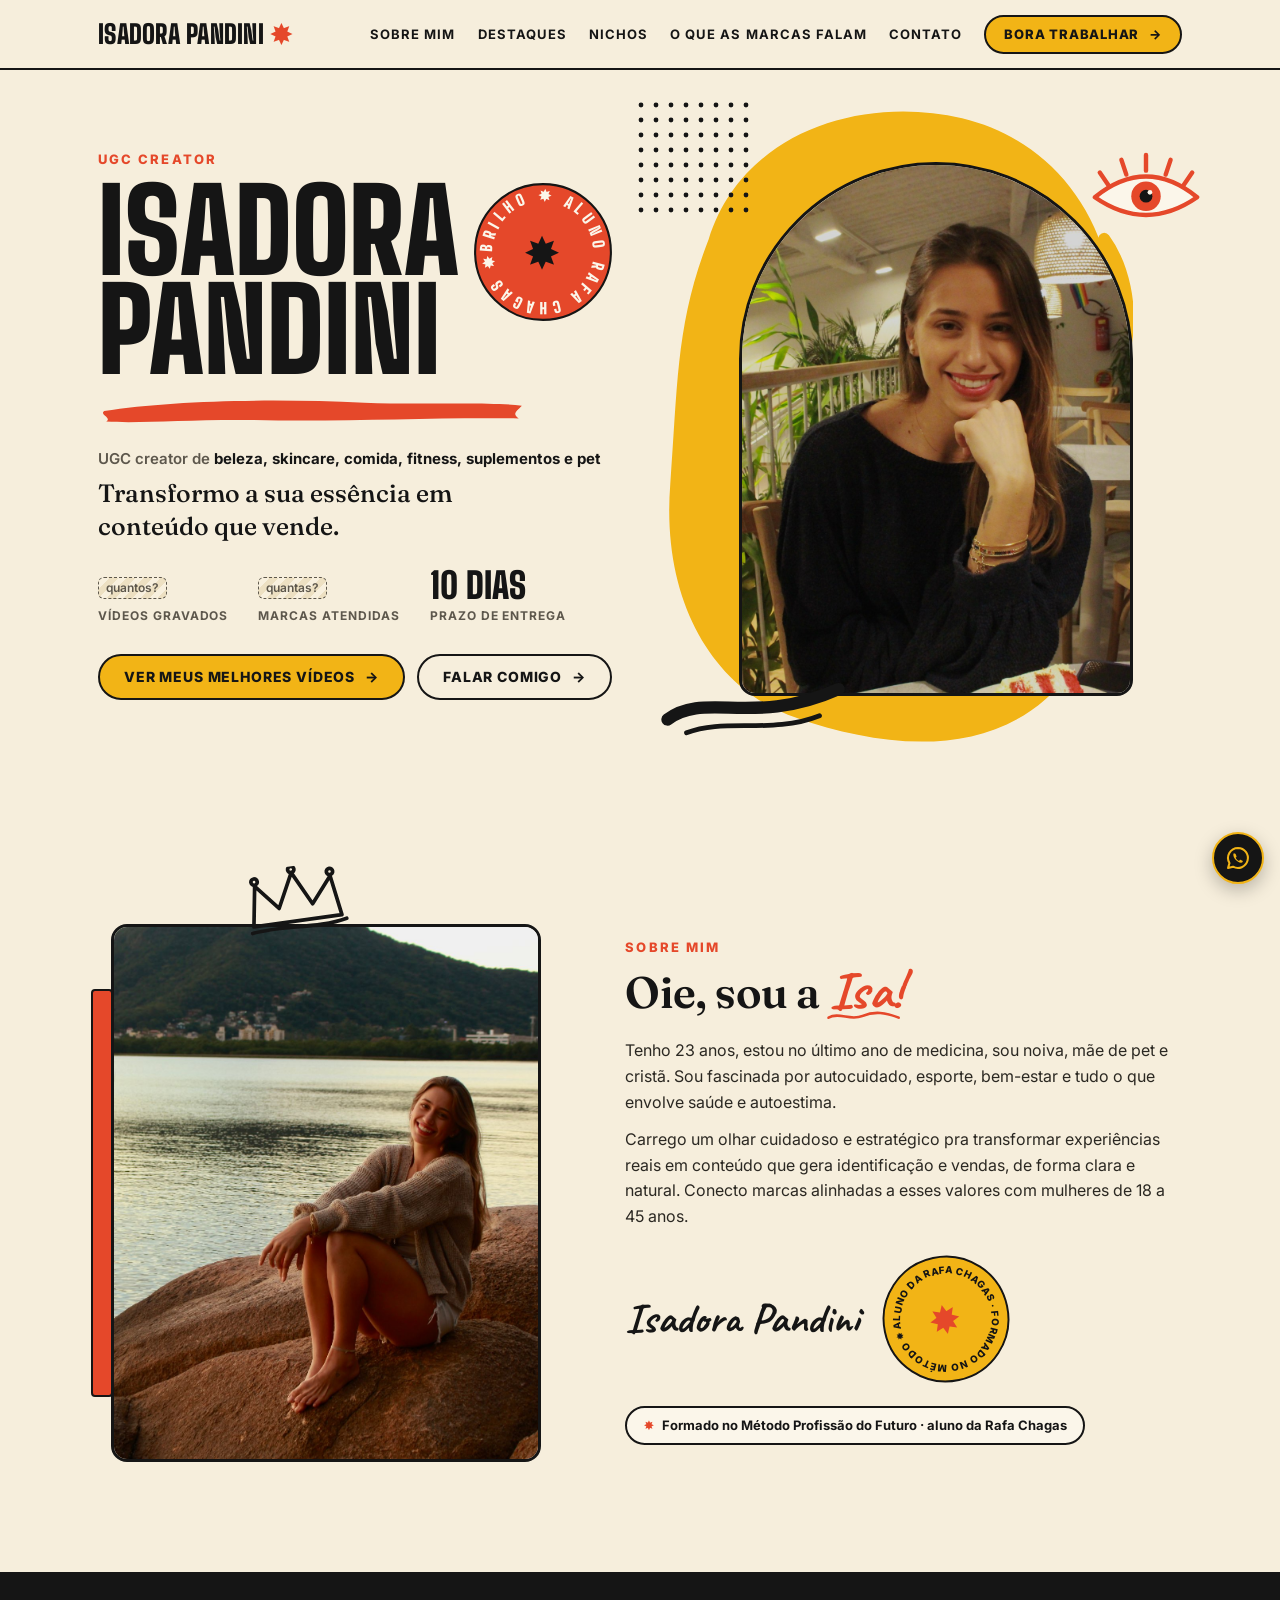
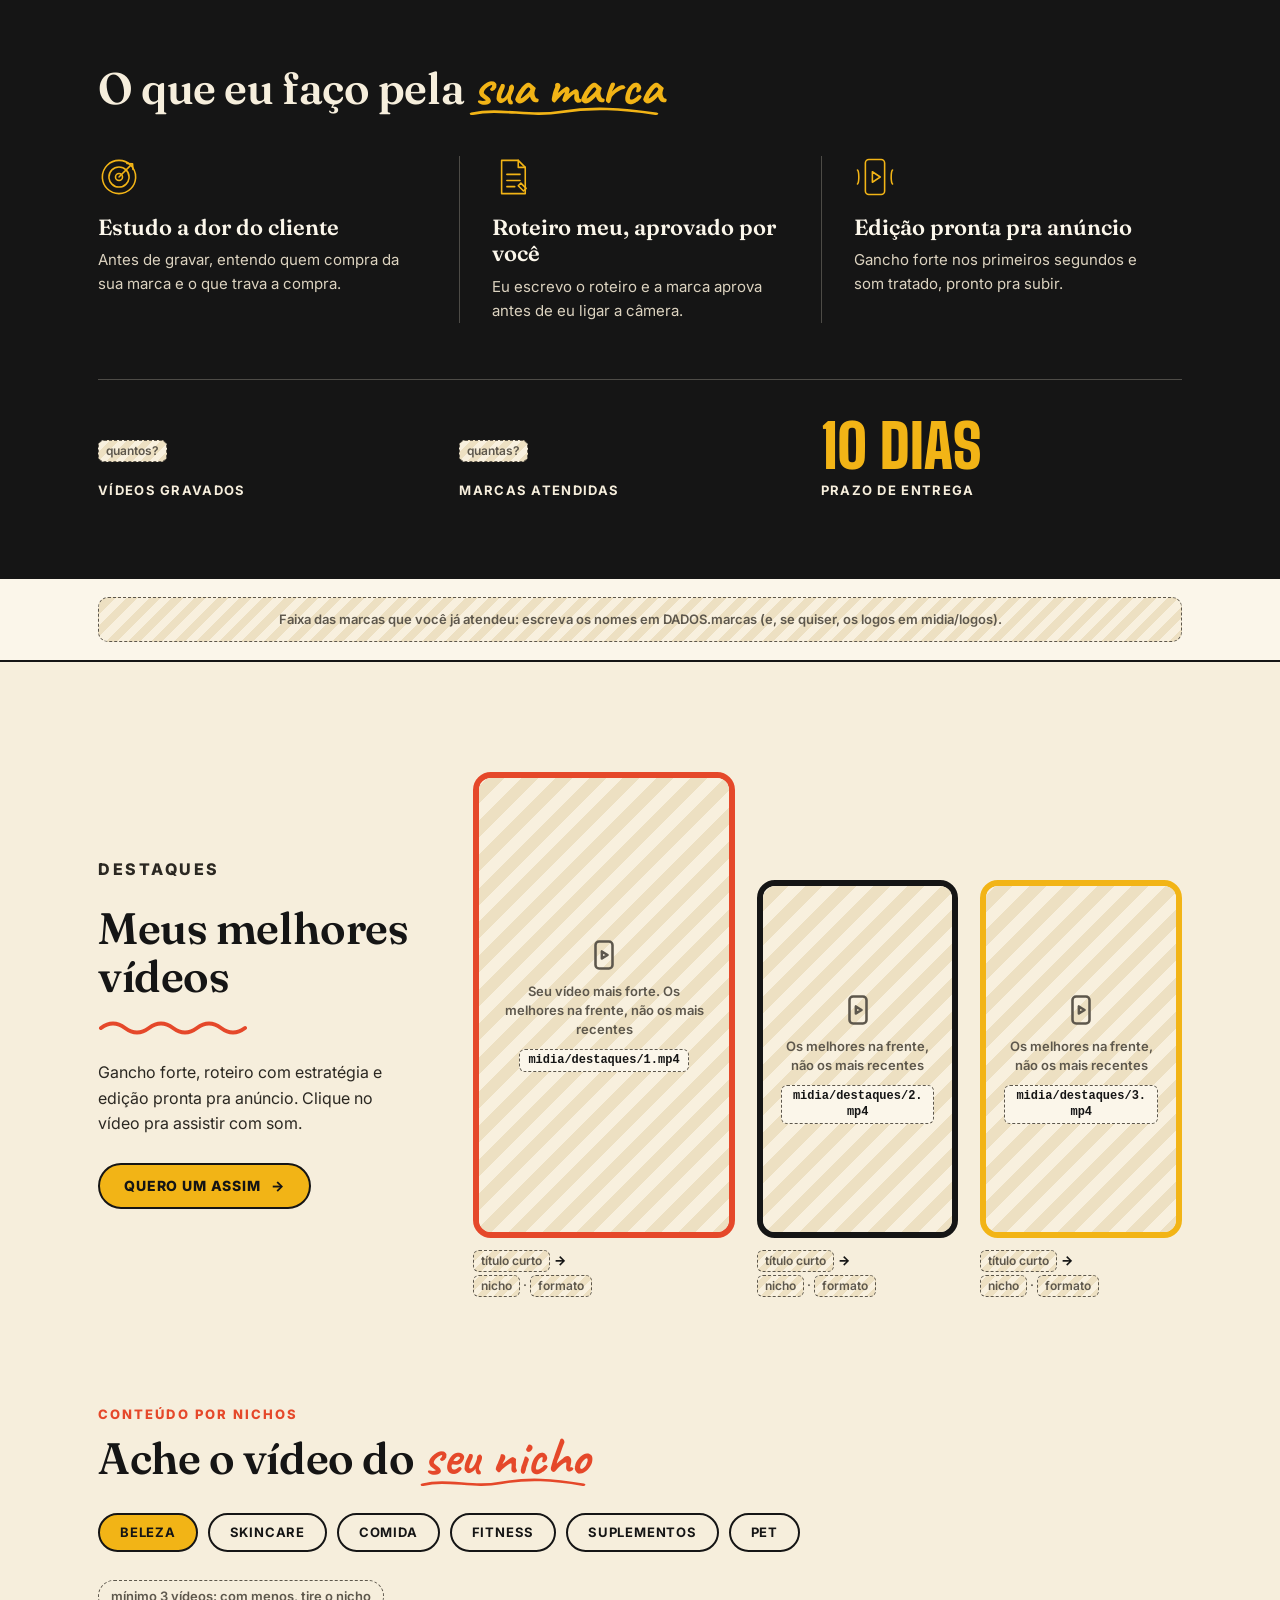
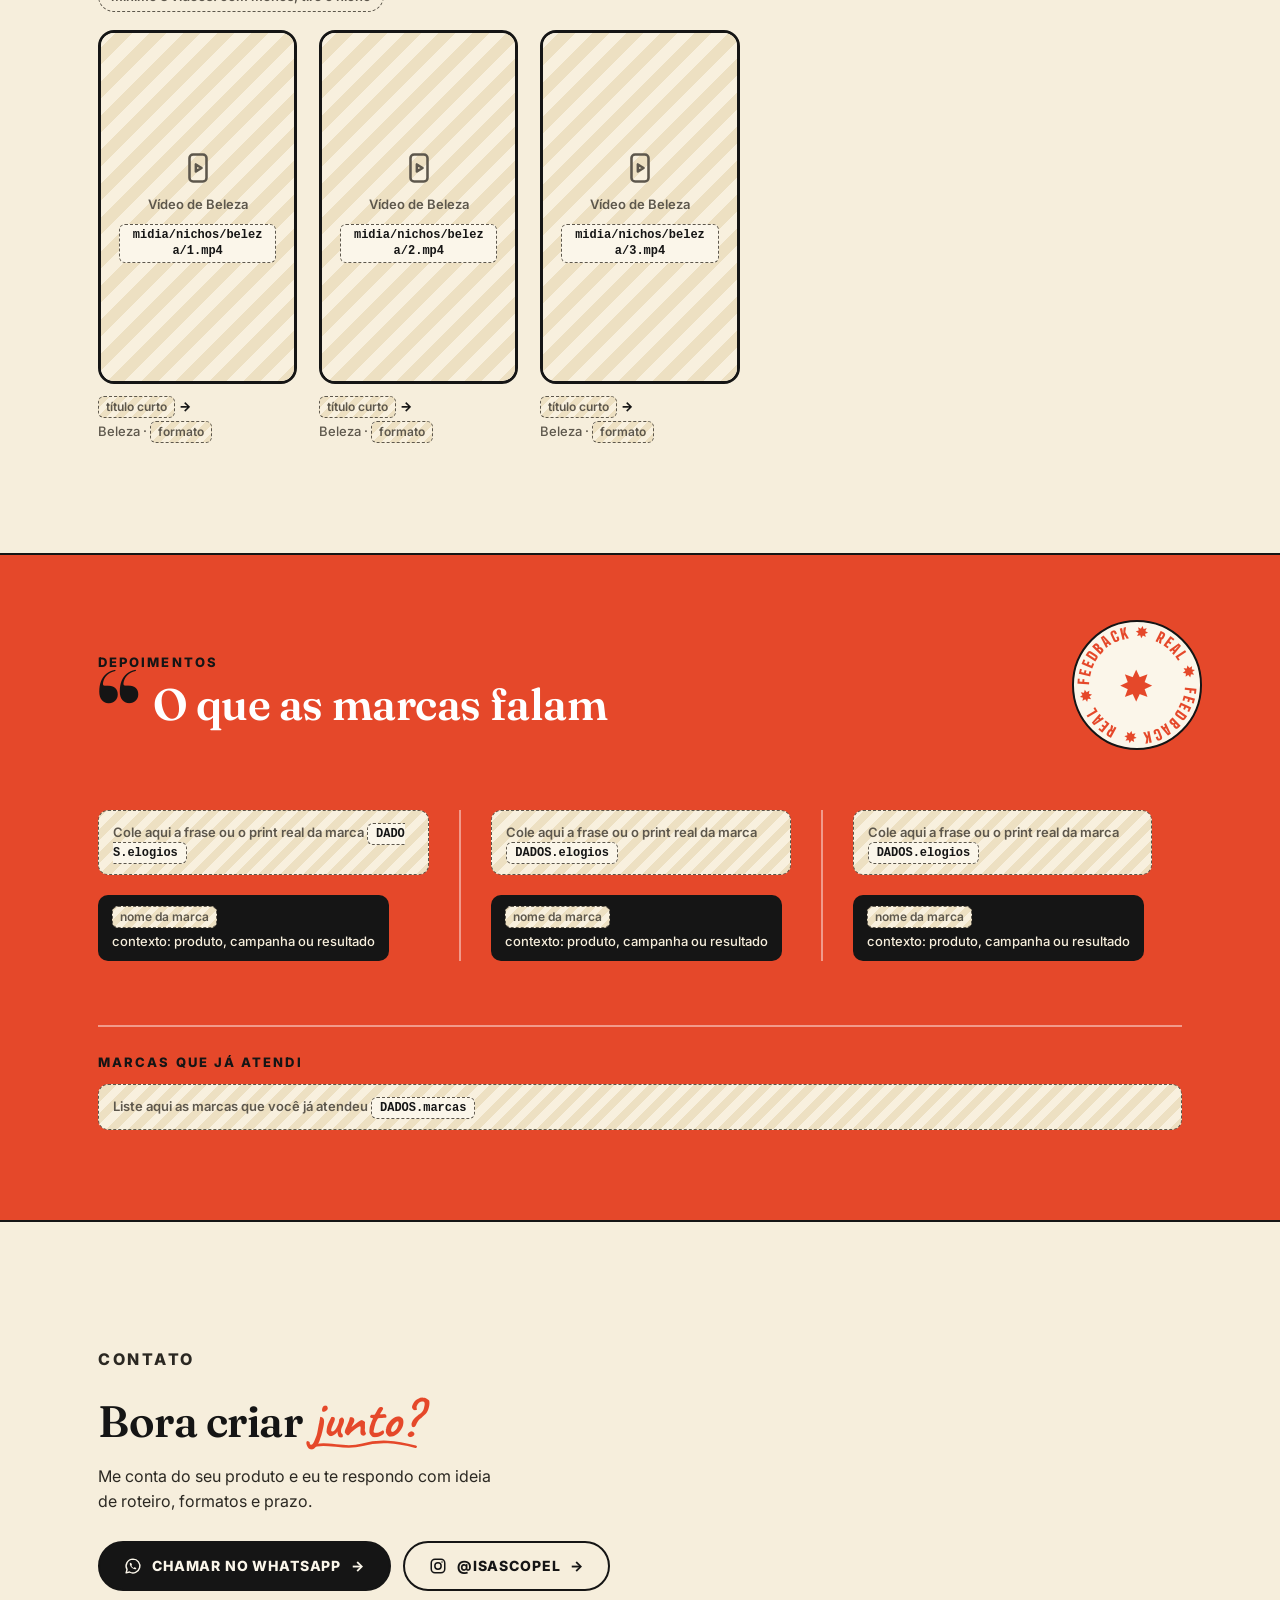
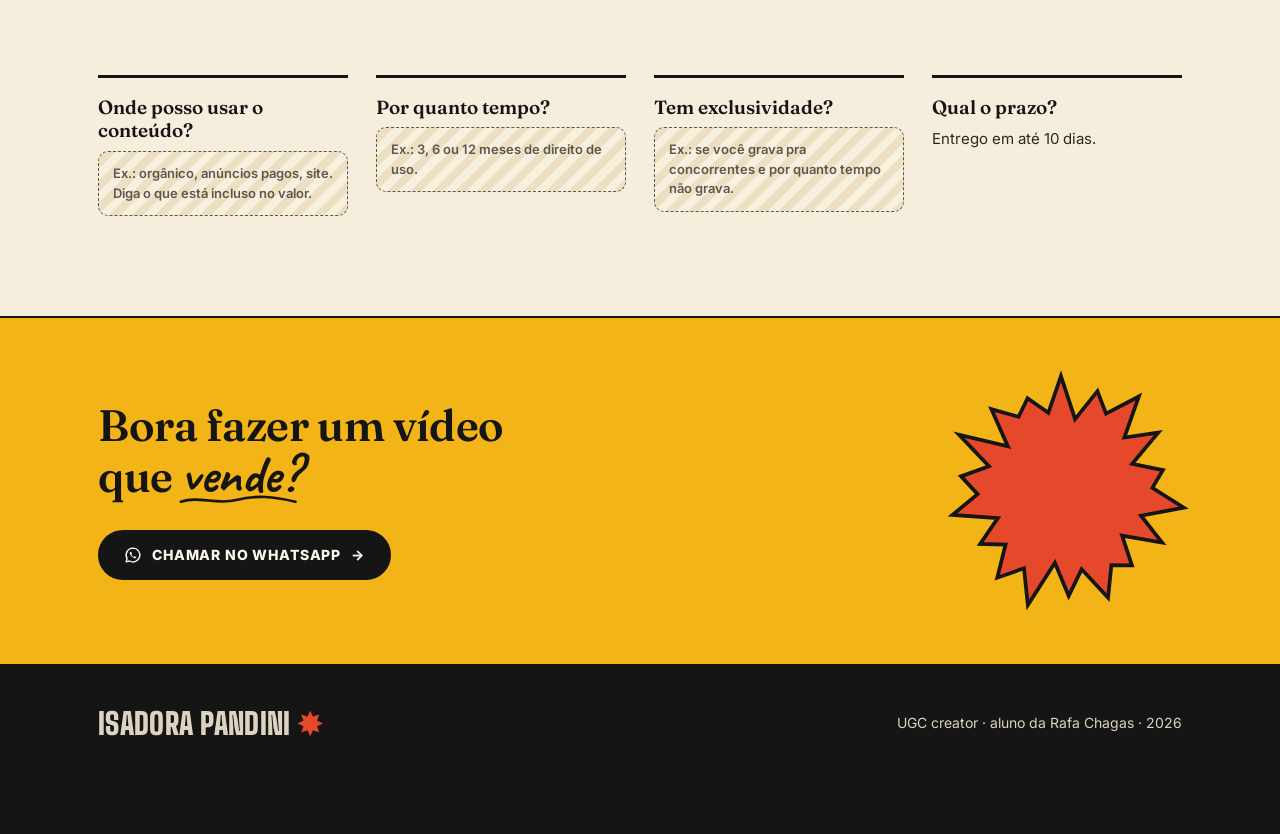
==== commit 5dbac0f2: "Update index.html" ====
--- a/index.html
+++ b/index.html
@@ -493,7 +493,7 @@
       '</div>' +
       '<div class="sobre-txt">' +
         '<p class="kicker">Sobre mim</p>' +
-        '<h2 class="tit">Conteúdo com estratégia. Vídeo com <span class="mao">alma.' + sublinhado() + '</span></h2>' +
+        '<h2 class="tit">Oie, sou a <span class="mao">Isa!' + sublinhado() + '</span></h2>' +
         '<div class="texto-sobre">' + texto + '</div>' +
         '<div class="assina"><p class="assinatura">' + esc(DADOS.nome) + '</p>' +
           '<svg class="circ-am" viewBox="0 0 200 200" aria-hidden="true"><defs><path id="ca" d="M100,100 m-70,0 a70,70 0 1,1 140,0 a70,70 0 1,1 -140,0"/></defs><circle cx="100" cy="100" r="96" fill="#F2B416" stroke="#151515" stroke-width="3"/><text fill="#151515"><textPath href="#ca" textLength="436" lengthAdjust="spacing">Aluno da Rafa Chagas · formado no método ✸ </textPath></text><text x="100" y="122" text-anchor="middle" fill="#E5482A" style="font:900 60px var(--tx)">✸</text></svg>' +
@@ -831,7 +831,7 @@
 
   // Texto do "Sobre mim", em primeira pessoa. Para quebrar parágrafo, deixe uma linha em branco (\n\n).
   // Fale: quem você é, onde mora, sua rotina e por que as marcas do seu nicho combinam com você.
-  sobreTexto: 'Oi, eu sou a Isa! Tenho 23 anos, estou no último ano de medicina, sou noiva, mãe de pet e cristã. Sou fascinada por autocuidado, esporte, bem-estar e tudo o que envolve saúde e autoestima.\n\nCarrego um olhar cuidadoso e estratégico pra transformar experiências reais em conteúdo que gera identificação e vendas, de forma clara e natural. Conecto marcas alinhadas a esses valores com mulheres de 18 a 45 anos.',
+  sobreTexto: 'Tenho 23 anos, estou no último ano de medicina, sou noiva, mãe de pet e cristã. Sou fascinada por autocuidado, esporte, bem-estar e tudo o que envolve saúde e autoestima.\n\nCarrego um olhar cuidadoso e estratégico pra transformar experiências reais em conteúdo que gera identificação e vendas, de forma clara e natural. Conecto marcas alinhadas a esses valores com mulheres de 18 a 45 anos.',
 
   // Os 3 diferenciais (ícones disponíveis: 'alvo', 'roteiro', 'edicao').
   diferenciais: [
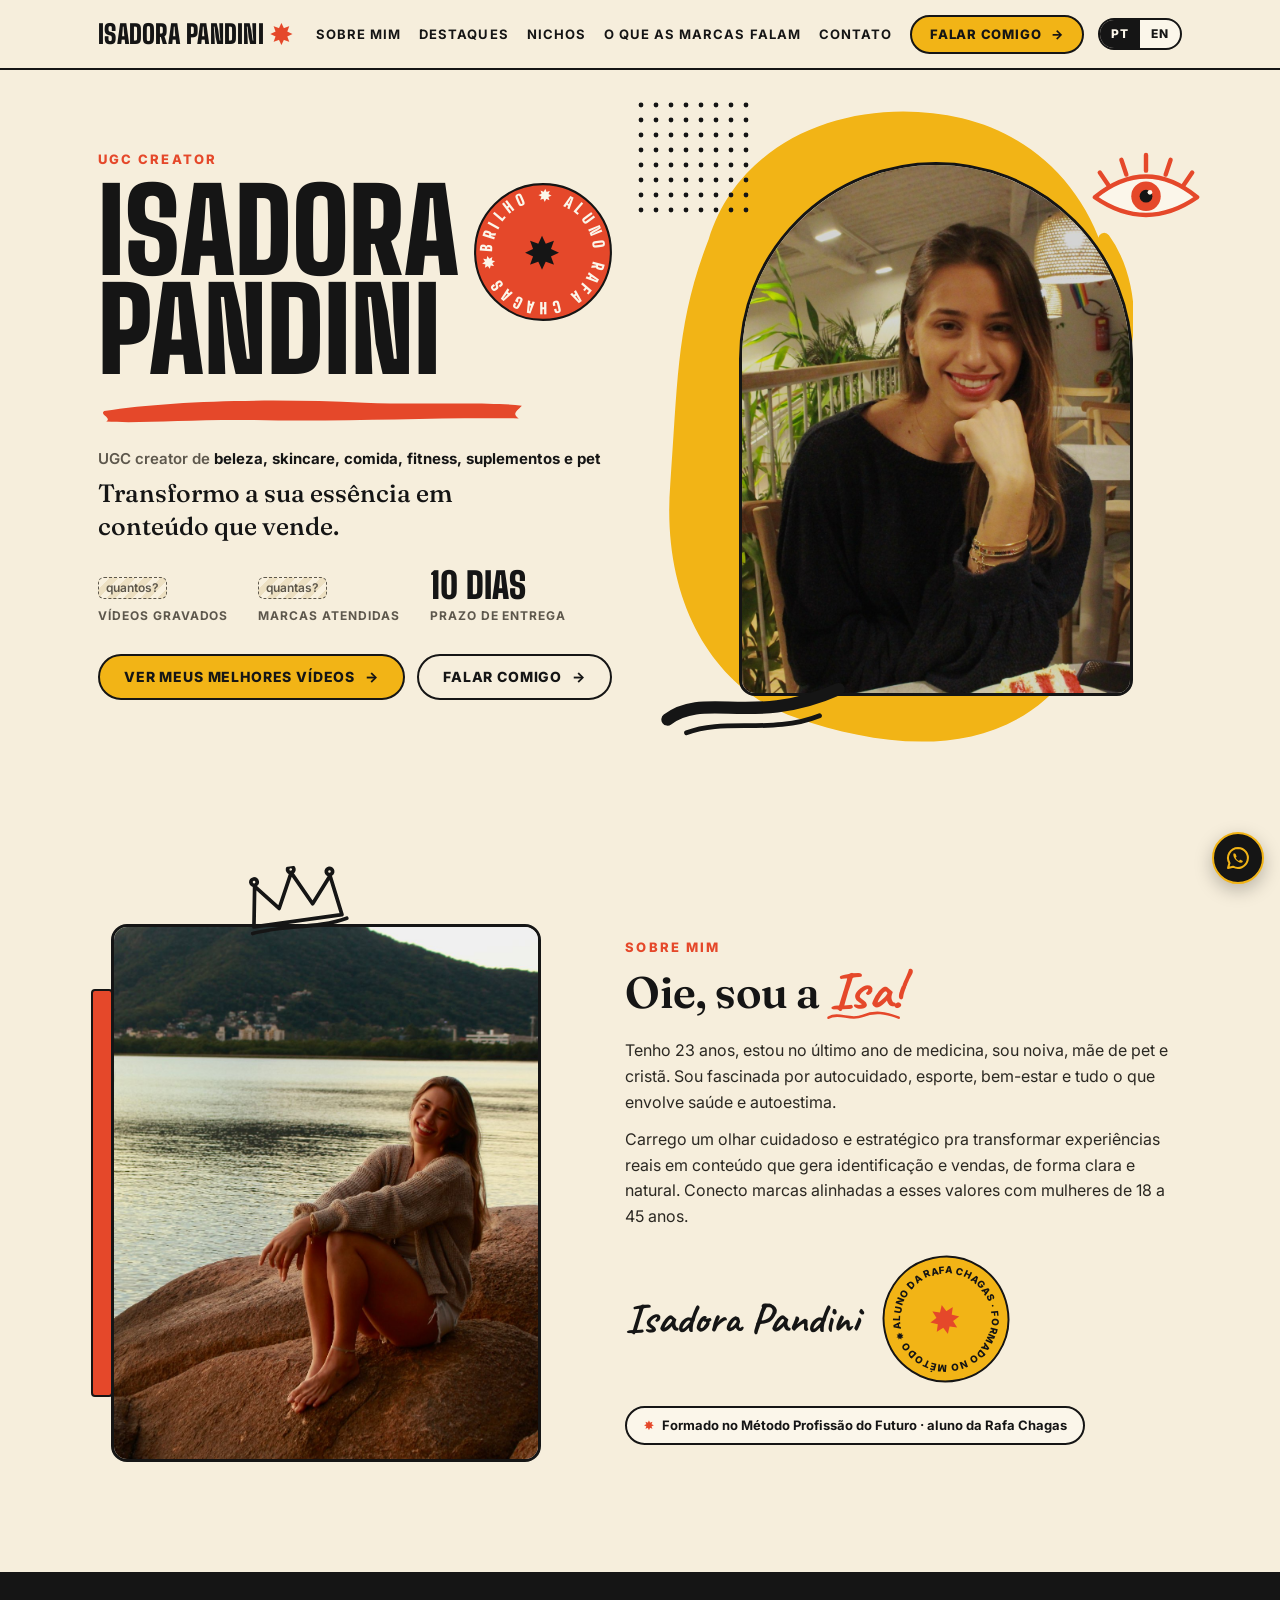
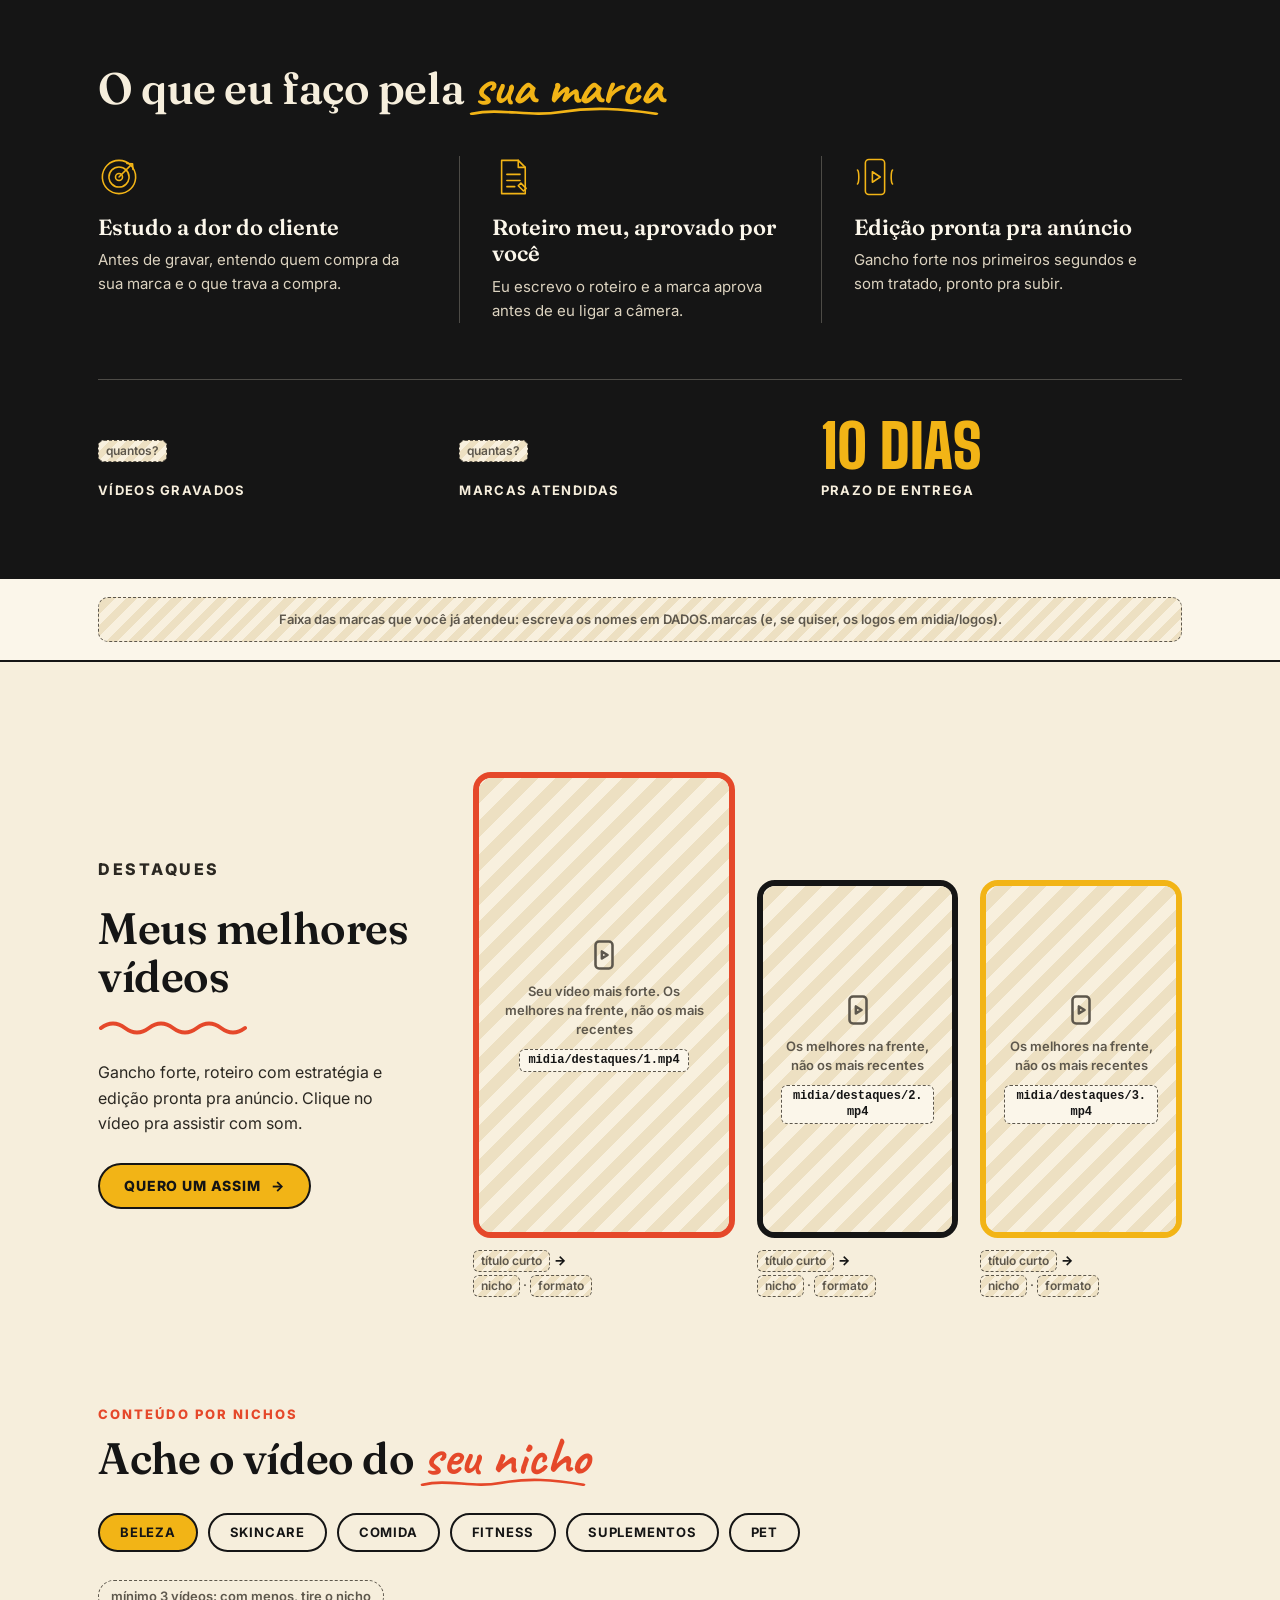
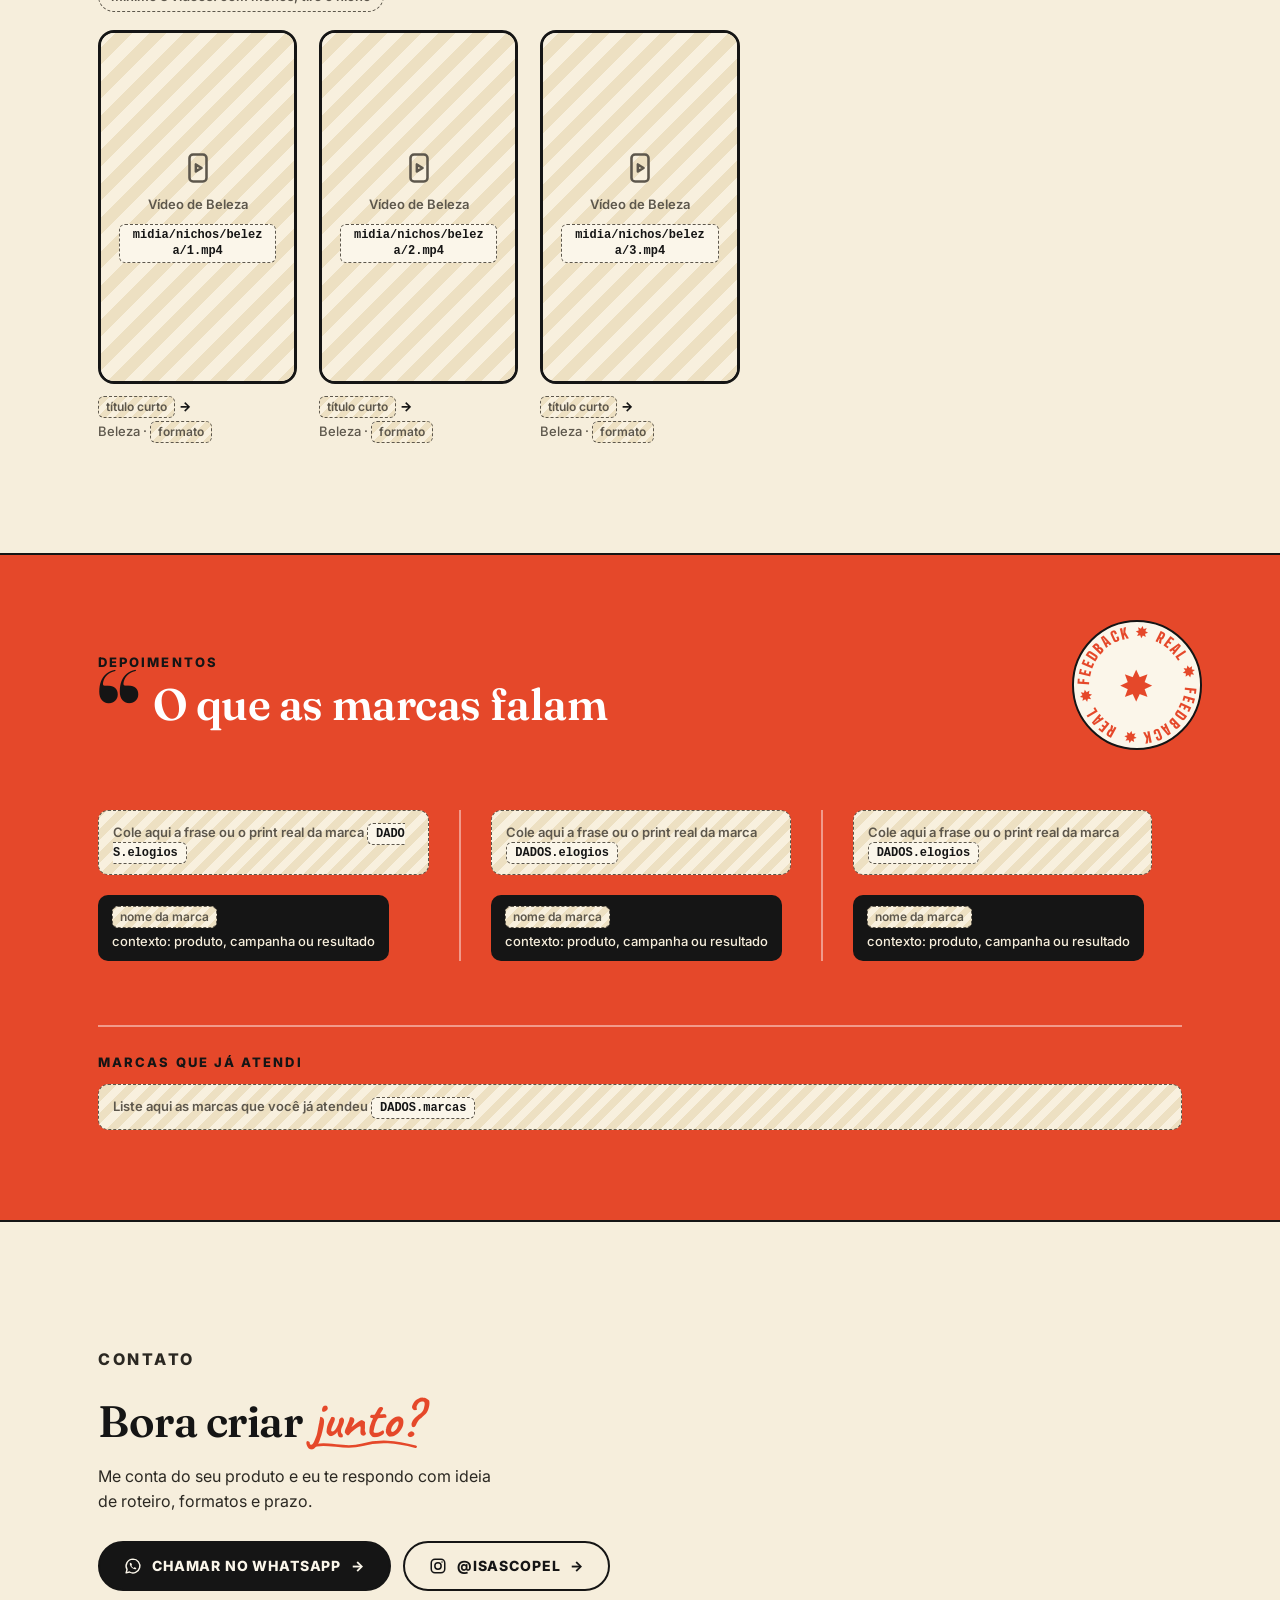
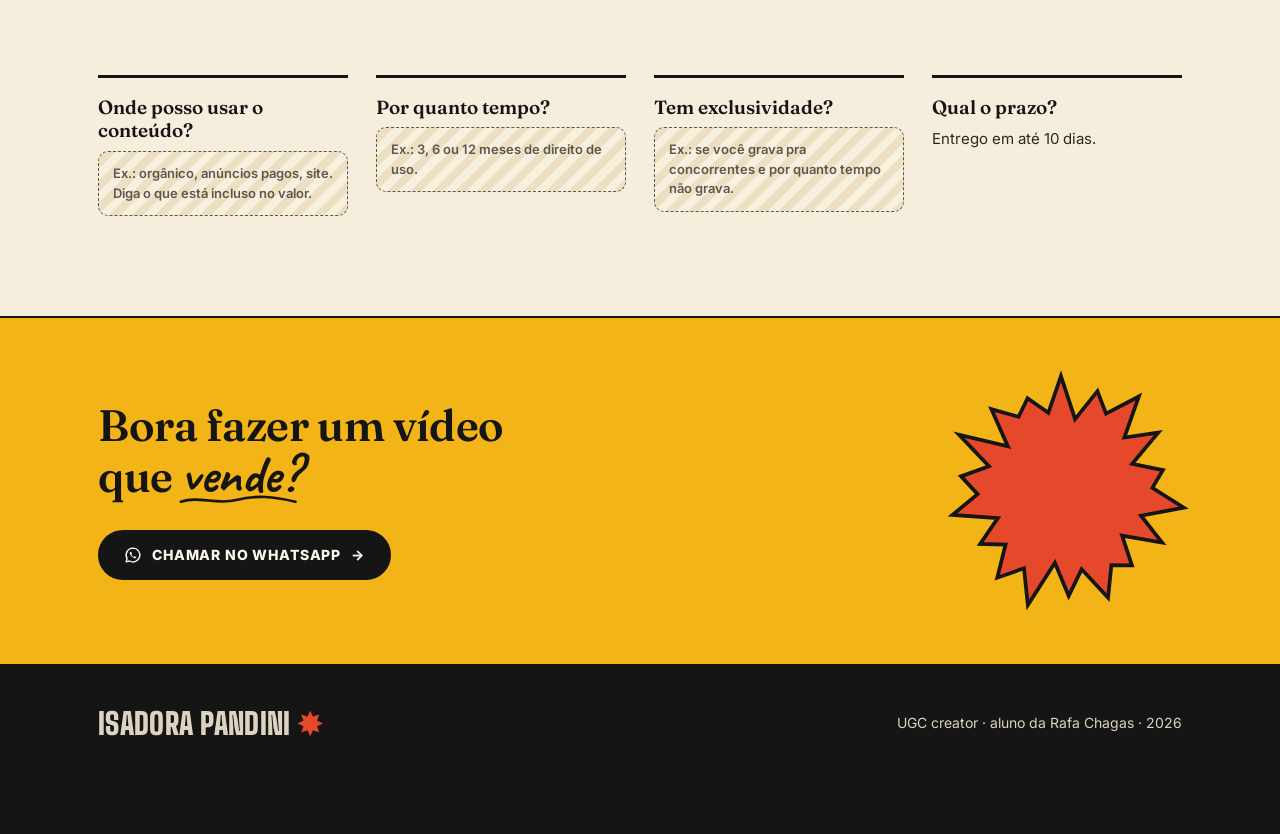
==== commit 54f920ec: "Update index.html" ====
--- a/index.html
+++ b/index.html
@@ -6,7 +6,7 @@
 <title>Isadora Pandini · portfólio UGC</title>
 <meta name="description" content="Isadora Pandini, UGC creator de beleza, skincare, comida, fitness, suplementos e pet. Transformo a sua essência em conteúdo que vende.">
 
-<!-- Prévia do link (WhatsApp, Instagram etc.). TROQUE "MEU-LINK" pelo endereço do site depois de publicar. -->
+<!-- Prévia do link (WhatsApp, Instagram etc.) -->
 <meta property="og:title" content="Isadora Pandini · UGC creator">
 <meta property="og:description" content="Transformo a sua essência em conteúdo que vende.">
 <meta property="og:type" content="website">
@@ -66,9 +66,14 @@
 /* ---------- menu ---------- */
 .topo{position:sticky;top:0;z-index:50;background:var(--creme);border-bottom:2px solid var(--pt)}
 .topo-in{display:flex;align-items:center;justify-content:space-between;gap:20px;height:68px}
-.logo{font:900 26px/1 var(--bs);text-transform:uppercase;text-decoration:none;display:flex;gap:6px;align-items:center;letter-spacing:.01em}
+.logo{font:900 26px/1 var(--bs);text-transform:uppercase;text-decoration:none;display:flex;gap:6px;align-items:center;letter-spacing:.01em;white-space:nowrap}
+.topo-dir{display:flex;align-items:center;gap:14px}
+.idioma{display:inline-flex;flex:none;border:2px solid var(--pt);border-radius:999px;overflow:hidden;background:var(--creme2)}
+.idioma button{padding:8px 11px;font:800 12px/1 var(--tx);letter-spacing:.08em}
+.idioma button:hover{background:var(--am)}
+.idioma button[aria-pressed="true"]{background:var(--pt);color:var(--creme2)}
 .est{color:var(--vm)}
-.nav{display:flex;gap:22px;align-items:center}
+.nav{display:flex;gap:18px;align-items:center}
 .nav a.l{font:700 13px/1 var(--tx);text-transform:uppercase;letter-spacing:.08em;text-decoration:none;white-space:nowrap}
 .nav a.l:hover{color:var(--vm)}
 .nav .btn{padding:11px 18px;font-size:13px}
@@ -97,7 +102,8 @@
 .blob{position:absolute;left:-9%;top:-7%;width:118%;height:114%;fill:var(--am)}
 .pontos{position:absolute;left:-12%;top:-4%;width:120px;height:120px}
 .capa-foto .foto{position:absolute;inset:6% 9% 5% 9%;border:3px solid var(--pt);border-radius:220px 220px 18px 18px}
-.capa-foto .foto img{object-position:58% 30%} .olho{position:absolute;right:-6%;top:4%;width:118px;z-index:2}
+.capa-foto .foto img{object-position:58% 30%}
+.olho{position:absolute;right:-6%;top:4%;width:118px;z-index:2}
 .risco-pt{position:absolute;left:-8%;bottom:-2%;width:190px;z-index:2;fill:none;stroke:var(--pt);stroke-linecap:round}
 
 /* ---------- 2. sobre ---------- */
@@ -105,7 +111,8 @@
 .sobre-grid{display:grid;grid-template-columns:.9fr 1.1fr;gap:72px;align-items:center}
 .sobre-foto{position:relative;width:100%;max-width:430px;aspect-ratio:4/5;justify-self:center}
 .sobre-foto .foto{position:absolute;inset:0;border:3px solid var(--pt);border-radius:16px}
-.sobre-foto .foto img{object-position:64% 50%} .faixa-lat{position:absolute;left:-20px;top:12%;bottom:12%;width:22px;background:var(--vm);border:2px solid var(--pt);border-radius:4px}
+.sobre-foto .foto img{object-position:64% 50%}
+.faixa-lat{position:absolute;left:-20px;top:12%;bottom:12%;width:22px;background:var(--vm);border:2px solid var(--pt);border-radius:4px}
 .coroa{position:absolute;top:-58px;left:30%;width:110px;fill:none;stroke:var(--pt);stroke-width:3.5;stroke-linecap:round;stroke-linejoin:round;transform:rotate(-8deg);z-index:2}
 .texto-sobre{margin-top:22px;font-size:16px;color:#2B2822;max-width:58ch}
 .texto-sobre p+p{margin-top:12px}
@@ -229,7 +236,7 @@
 .player-tit{position:absolute;left:0;right:0;bottom:-34px;text-align:center;color:var(--creme);font:700 13px/1.3 var(--tx);text-transform:uppercase;letter-spacing:.06em}
 
 /* ---------- responsivo ---------- */
-@media (max-width:1020px){
+@media (max-width:1179px){
   .nav{display:none;position:absolute;top:68px;left:0;right:0;flex-direction:column;align-items:stretch;gap:0;background:var(--creme);padding:6px var(--gut) 20px;border-bottom:2px solid var(--pt)}
   .nav.aberto{display:flex}
   .nav a.l{padding:15px 0;border-bottom:1px solid rgba(21,21,21,.15);font-size:14px}
@@ -261,7 +268,10 @@
   .capa{padding:34px 0 64px}
   .topo-in{height:60px}
   .nav{top:60px}
-  .logo{font-size:22px}
+  .logo{font-size:20px}
+  .topo-dir{gap:8px}
+  .idioma button{padding:7px 9px}
+  .menu-bt{padding:9px 12px}
   .selo{width:110px}
   .nome-wrap{gap:10px}
   .provas{gap:14px 22px}
@@ -338,23 +348,79 @@
   edicao:'<svg viewBox="0 0 48 48"><rect x="13" y="4" width="22" height="40" rx="4"/><path d="M21 18v12l9-6z"/><path d="M4 16c2 2 2 14 0 16M44 16c-2 2-2 14 0 16"/></svg>'
 };
 
+/* ---------- idiomas: textos fixos da página em português e inglês ---------- */
+let LANG = 'pt';
+const T = {
+  pt: {
+    secoes:'Seções', sobre:'Sobre mim', destaques:'Destaques', nichos:'Nichos', marcasTit:'O que as marcas falam', contato:'Contato',
+    falarComigo:'Falar comigo', menu:'Menu', fechar:'Fechar',
+    linha:'UGC creator de ', verVideos:'Ver meus melhores vídeos',
+    oie:'Oie, sou a ', metodo:'Formado no Método Profissão do Futuro · aluno da Rafa Chagas', circulo:'Aluno da Rafa Chagas · formado no método ✸ ',
+    fazTit:'O que eu faço pela ', fazMao:'sua marca',
+    destTit:'Meus melhores vídeos', destP:'Gancho forte, roteiro com estratégia e edição pronta pra anúncio. Clique no vídeo pra assistir com som.', querUm:'Quero um assim',
+    nichosK:'Conteúdo por nichos', nichosTit:'Ache o vídeo do ', nichosMao:'seu nicho',
+    depo:'Depoimentos', atend:'Marcas que já atendi', seloFeedback:'Feedback ✸ real ✸ feedback ✸ real ✸ ',
+    ctTit:'Bora criar ', ctMao:'junto?', ctP:'Me conta do seu produto e eu te respondo com ideia de roteiro, formatos e prazo.',
+    btnZap:'Chamar no WhatsApp', btnMail:'Mandar e-mail', assuntoMail:'Vídeos UGC pra minha marca',
+    msgZap:'Oi, NOME! Vi seu portfólio e quero conversar sobre vídeos pra minha marca.',
+    formTit:'Pede um orçamento rapidinho', fNome:'Seu nome', fEmpresa:'Empresa', fProduto:'Produto', fProdutoPh:'o que vamos divulgar?', fPrazo:'Prazo', fPrazoPh:'pra quando?', fZap:'WhatsApp',
+    fEnviar:'Pedir orçamento', fErro:'Não consegui enviar agora. Me chama direto:', formOk:'Recebi! Te chamo em breve.',
+    ctaTit:'Bora fazer um vídeo que ', ctaMao:'vende?', rodape:'UGC creator · aluno da Rafa Chagas', assistir:'Assistir com som'
+  },
+  en: {
+    secoes:'Sections', sobre:'About me', destaques:'Highlights', nichos:'Niches', marcasTit:'What brands say', contato:'Contact',
+    falarComigo:'Let’s talk', menu:'Menu', fechar:'Close',
+    linha:'UGC creator for ', verVideos:'See my best videos',
+    oie:'Hi, I’m ', metodo:'Graduate of the Profissão do Futuro Method · Rafa Chagas student', circulo:'Rafa Chagas student · method graduate ✸ ',
+    fazTit:'What I do for ', fazMao:'your brand',
+    destTit:'My best videos', destP:'Strong hook, strategic script and ad-ready editing. Click a video to watch it with sound.', querUm:'I want one like this',
+    nichosK:'Content by niche', nichosTit:'Find the video for ', nichosMao:'your niche',
+    depo:'Testimonials', atend:'Brands I’ve worked with', seloFeedback:'Real ✸ feedback ✸ real ✸ feedback ✸ ',
+    ctTit:'Let’s create ', ctMao:'together?', ctP:'Tell me about your product and I’ll reply with a script idea, formats and timeline.',
+    btnZap:'Message me on WhatsApp', btnMail:'Send an email', assuntoMail:'UGC videos for my brand',
+    msgZap:'Hi, NOME! I saw your portfolio and would like to talk about videos for my brand.',
+    formTit:'Get a quick quote', fNome:'Your name', fEmpresa:'Company', fProduto:'Product', fProdutoPh:'what are we promoting?', fPrazo:'Deadline', fPrazoPh:'when do you need it?', fZap:'WhatsApp',
+    fEnviar:'Request a quote', fErro:'I couldn’t send it right now. Message me directly:', formOk:'Got it! I’ll reach out soon.',
+    ctaTit:'Let’s make a video that ', ctaMao:'sells?', rodape:'UGC creator · Rafa Chagas student', assistir:'Watch with sound'
+  }
+};
+function t(k){ const v = T[LANG] && T[LANG][k]; return v != null ? v : T.pt[k]; }
+function traducao(){ return (LANG === 'en' && DADOS.en) ? DADOS.en : null; }
+function d(campo){ const tr = traducao(); return (tr && tr[campo]) ? tr[campo] : DADOS[campo]; }
+function lista(campo){
+  const base = DADOS[campo] || [], tr = traducao(), extra = tr && tr[campo];
+  if (!extra) return base;
+  return base.map((x, i) => {
+    const o = Object.assign({}, x), e = extra[i] || {};
+    Object.keys(e).forEach(k => { if (e[k] !== '' && e[k] != null) o[k] = e[k]; });
+    return o;
+  });
+}
+function nomeNicho(i){ const tr = traducao(), e = tr && tr.nichos && tr.nichos[i]; return (e && e.nome) || DADOS.nichos[i].nome; }
+function idiomaInicial(){
+  let l = '';
+  try { l = new URLSearchParams(location.search).get('lang') || ''; } catch (e) {}
+  if (!l) { try { l = localStorage.getItem('idioma') || ''; } catch (e) {} }
+  return l === 'en' ? 'en' : 'pt';
+}
+
 function esc(s){ return String(s == null ? '' : s).replace(/[&<>"']/g, c => ({'&':'&amp;','<':'&lt;','>':'&gt;','"':'&quot;',"'":'&#39;'}[c])); }
-function slug(s){ return String(s || '').normalize('NFD').replace(/[̀-ͯ]/g,'').toLowerCase().replace(/[^a-z0-9]+/g,'-').replace(/^-+|-+$/g,''); }
+function slug(s){ return String(s || '').normalize('NFD').replace(/[\u0300-\u036f]/g,'').toLowerCase().replace(/[^a-z0-9]+/g,'-').replace(/^-+|-+$/g,''); }
 function primeiroNome(){ return (DADOS.nome || '').trim().split(/\s+/)[0] || ''; }
 function seta(){ return ' <span aria-hidden="true">→</span>'; }
 
 /* Link do WhatsApp com a mensagem pronta (ou e-mail, se não houver WhatsApp) */
 function linkContato(){
-  const msg = 'Oi, ' + primeiroNome() + '! Vi seu portfólio e quero conversar sobre vídeos pra minha marca.';
+  const msg = t('msgZap').replace('NOME', primeiroNome());
   let num = String(DADOS.whatsapp || '').replace(/\D/g,'');
   if (num) {
     if (num.length <= 11) num = '55' + num;
-    return { tipo:'zap', href:'https://wa.me/' + num + '?text=' + encodeURIComponent(msg), rotulo:'Chamar no WhatsApp' };
+    return { tipo:'zap', href:'https://wa.me/' + num + '?text=' + encodeURIComponent(msg), rotulo:t('btnZap') };
   }
   if (DADOS.email) {
-    return { tipo:'mail', href:'mailto:' + DADOS.email + '?subject=' + encodeURIComponent('Vídeos UGC pra minha marca') + '&body=' + encodeURIComponent(msg), rotulo:'Mandar e-mail' };
+    return { tipo:'mail', href:'mailto:' + DADOS.email + '?subject=' + encodeURIComponent(t('assuntoMail')) + '&body=' + encodeURIComponent(msg), rotulo:t('btnMail') };
   }
-  return { tipo:'mail', href:'#contato', rotulo:'Falar comigo' };
+  return { tipo:'mail', href:'#contato', rotulo:t('falarComigo') };
 }
 function btnContato(classe){
   const c = linkContato();
@@ -394,7 +460,7 @@
     if (src) faltando.push(src);
     caixa = '<div class="vbox vazio">' + lacuna(src ? 'Esse link não toca aqui. Baixe o vídeo e coloque o .mp4 em ' + o.arq : o.dica, src ? '' : o.arq, 'video') + '</div>';
   } else {
-    caixa = '<button type="button" class="vbox" data-src="' + esc(src) + '" data-titulo="' + esc(titulo || o.reserva) + '" aria-label="Assistir com som: ' + esc(titulo || o.reserva) + '">' +
+    caixa = '<button type="button" class="vbox" data-src="' + esc(src) + '" data-titulo="' + esc(titulo || o.reserva) + '" aria-label="' + t('assistir') + ': ' + esc(titulo || o.reserva) + '">' +
       '<video muted playsinline loop preload="metadata"' + (v.capa ? ' poster="' + esc(v.capa) + '"' : '') +
       (o.auto && !reduz ? ' autoplay data-auto' : '') +
       ' src="' + esc(src) + '#t=0.1" data-dica="' + esc(o.dica) + '" data-arq="' + esc(src) + '" onerror="videoFalhou(this)"></video>' +
@@ -437,19 +503,25 @@
 
 /* ---------- partes da página ---------- */
 function montarMenu(){
-  const links = [['#sobre','Sobre mim'],['#destaques','Destaques'],['#nichos','Nichos'],['#marcas','O que as marcas falam'],['#contato','Contato']];
+  const links = [['#sobre', t('sobre')],['#destaques', t('destaques')],['#nichos', t('nichos')],['#marcas', t('marcasTit')],['#contato', t('contato')]];
   document.getElementById('topo').innerHTML =
     '<div class="wrap topo-in">' +
       '<a class="logo" href="#capa">' + esc(DADOS.nome) + ' <span class="est" aria-hidden="true">✸</span></a>' +
-      '<button class="menu-bt" type="button" aria-expanded="false" aria-controls="nav">Menu</button>' +
-      '<nav class="nav" id="nav" aria-label="Seções">' +
-        links.map(l => '<a class="l" href="' + l[0] + '">' + l[1] + '</a>').join('') +
-        '<a class="btn btn-am" href="#contato">Bora trabalhar' + seta() + '</a>' +
-      '</nav>' +
+      '<div class="topo-dir">' +
+        '<nav class="nav" id="nav" aria-label="' + t('secoes') + '">' +
+          links.map(l => '<a class="l" href="' + l[0] + '">' + esc(l[1]) + '</a>').join('') +
+          '<a class="btn btn-am" href="#contato">' + t('falarComigo') + seta() + '</a>' +
+        '</nav>' +
+        '<div class="idioma" role="group" aria-label="Idioma / Language">' +
+          ['pt','en'].map(l => '<button type="button" data-lang="' + l + '" aria-pressed="' + (LANG === l) + '" aria-label="' + (l === 'en' ? 'English' : 'Português') + '">' + l.toUpperCase() + '</button>').join('') +
+        '</div>' +
+        '<button class="menu-bt" type="button" aria-expanded="false" aria-controls="nav">' + t('menu') + '</button>' +
+      '</div>' +
     '</div>';
   const bt = document.querySelector('.menu-bt'), nav = document.getElementById('nav');
-  bt.addEventListener('click', () => { const ab = nav.classList.toggle('aberto'); bt.setAttribute('aria-expanded', ab); bt.textContent = ab ? 'Fechar' : 'Menu'; });
-  nav.addEventListener('click', e => { if (e.target.closest('a')) { nav.classList.remove('aberto'); bt.setAttribute('aria-expanded', false); bt.textContent = 'Menu'; } });
+  bt.addEventListener('click', () => { const ab = nav.classList.toggle('aberto'); bt.setAttribute('aria-expanded', ab); bt.textContent = ab ? t('fechar') : t('menu'); });
+  nav.addEventListener('click', e => { if (e.target.closest('a')) { nav.classList.remove('aberto'); bt.setAttribute('aria-expanded', false); bt.textContent = t('menu'); } });
+  document.querySelectorAll('.idioma button').forEach(b => b.addEventListener('click', () => trocarIdioma(b.dataset.lang)));
 }
 
 function numeroProva(p){
@@ -465,10 +537,10 @@
         '<div class="nome-wrap"><h1 class="nome">' + palavras.map(p => '<span>' + esc(p) + '</span>').join('') + '</h1>' +
           '<div class="selo" title="Aluno Rafa Chagas">' + selo('Brilho ✸ Aluno Rafa Chagas ✸ ', '#E5482A', '#FBF6EA', '#151515') + '</div></div>' +
         '<svg class="pincelada" viewBox="0 0 420 40" preserveAspectRatio="none" aria-hidden="true"><path d="M6 20 C 70 6, 170 3, 260 9 C 320 12, 380 7, 414 13 C 409 20, 404 24, 411 30 C 330 28, 240 35, 150 32 C 90 31, 40 37, 8 34 C 14 29, 1 25, 6 20 Z"/></svg>' +
-        '<p class="linha">UGC creator de ' + (DADOS.nichosResumo ? '<strong>' + esc(DADOS.nichosResumo) + '</strong>' : lacMini('seus nichos')) + '</p>' +
-        '<p class="frase">' + (DADOS.frase ? esc(DADOS.frase) : lacMini('frase curta do que você faz pela marca')) + '</p>' +
-        '<ul class="provas">' + DADOS.provas.map(p => '<li><strong>' + numeroProva(p) + '</strong><span>' + esc(p.rotulo) + '</span></li>').join('') + '</ul>' +
-        '<div class="btns"><a class="btn btn-am" href="#destaques">Ver meus melhores vídeos' + seta() + '</a><a class="btn btn-ct" href="#contato">Falar comigo' + seta() + '</a></div>' +
+        '<p class="linha">' + t('linha') + (d('nichosResumo') ? '<strong>' + esc(d('nichosResumo')) + '</strong>' : lacMini('seus nichos')) + '</p>' +
+        '<p class="frase">' + (d('frase') ? esc(d('frase')) : lacMini('frase curta do que você faz pela marca')) + '</p>' +
+        '<ul class="provas">' + lista('provas').map(p => '<li><strong>' + numeroProva(p) + '</strong><span>' + esc(p.rotulo) + '</span></li>').join('') + '</ul>' +
+        '<div class="btns"><a class="btn btn-am" href="#destaques">' + t('verVideos') + seta() + '</a><a class="btn btn-ct" href="#contato">' + t('falarComigo') + seta() + '</a></div>' +
       '</div>' +
       '<div class="capa-foto">' +
         '<svg class="blob" viewBox="0 0 500 520" preserveAspectRatio="none" aria-hidden="true"><path d="M58 118 C 92 38, 214 8, 322 26 C 424 44, 494 112, 482 218 C 474 296, 502 372, 436 446 C 366 516, 244 506, 150 482 C 66 462, 8 396, 18 304 C 26 226, 24 182, 58 118 Z"/><path d="M470 120 C 490 140, 498 170, 492 196" fill="none" stroke="#F2B416" stroke-width="14" stroke-linecap="round"/></svg>' +
@@ -481,8 +553,9 @@
 }
 
 function montarSobre(){
-  const texto = DADOS.sobreTexto
-    ? DADOS.sobreTexto.split(/\n\s*\n/).map(p => '<p>' + esc(p.trim()) + '</p>').join('')
+  const sobre = d('sobreTexto');
+  const texto = sobre
+    ? sobre.split(/\n\s*\n/).map(p => '<p>' + esc(p.trim()) + '</p>').join('')
     : lacTxt('Escreva em primeira pessoa: quem você é, onde mora, sua rotina e por que as marcas de ' + (DADOS.nichosResumo || 'seu nicho') + ' combinam com você.', 'DADOS.sobreTexto');
   document.getElementById('sobre').innerHTML =
     '<div class="wrap sobre-grid">' +
@@ -492,19 +565,19 @@
         foto(DADOS.fotoSobre, DADOS.nome + ' no dia a dia', 'Você no dia a dia: gravando, editando ou no seu cantinho de trabalho', DADOS.fotoSobre || 'midia/sobre.jpg') +
       '</div>' +
       '<div class="sobre-txt">' +
-        '<p class="kicker">Sobre mim</p>' +
-        '<h2 class="tit">Oie, sou a <span class="mao">Isa!' + sublinhado() + '</span></h2>' +
+        '<p class="kicker">' + t('sobre') + '</p>' +
+        '<h2 class="tit">' + t('oie') + '<span class="mao">Isa!' + sublinhado() + '</span></h2>' +
         '<div class="texto-sobre">' + texto + '</div>' +
         '<div class="assina"><p class="assinatura">' + esc(DADOS.nome) + '</p>' +
-          '<svg class="circ-am" viewBox="0 0 200 200" aria-hidden="true"><defs><path id="ca" d="M100,100 m-70,0 a70,70 0 1,1 140,0 a70,70 0 1,1 -140,0"/></defs><circle cx="100" cy="100" r="96" fill="#F2B416" stroke="#151515" stroke-width="3"/><text fill="#151515"><textPath href="#ca" textLength="436" lengthAdjust="spacing">Aluno da Rafa Chagas · formado no método ✸ </textPath></text><text x="100" y="122" text-anchor="middle" fill="#E5482A" style="font:900 60px var(--tx)">✸</text></svg>' +
+          '<svg class="circ-am" viewBox="0 0 200 200" aria-hidden="true"><defs><path id="ca" d="M100,100 m-70,0 a70,70 0 1,1 140,0 a70,70 0 1,1 -140,0"/></defs><circle cx="100" cy="100" r="96" fill="#F2B416" stroke="#151515" stroke-width="3"/><text fill="#151515"><textPath href="#ca" textLength="436" lengthAdjust="spacing">' + esc(t('circulo')) + '</textPath></text><text x="100" y="122" text-anchor="middle" fill="#E5482A" style="font:900 60px var(--tx)">✸</text></svg>' +
         '</div>' +
-        '<p class="metodo"><span class="est" aria-hidden="true">✸</span> Formado no Método Profissão do Futuro · aluno da Rafa Chagas</p>' +
+        '<p class="metodo"><span class="est" aria-hidden="true">✸</span> ' + t('metodo') + '</p>' +
       '</div>' +
     '</div>' +
     '<div class="faz"><div class="wrap">' +
-      '<h2 class="tit">O que eu faço pela <span class="mao">sua marca' + sublinhado() + '</span></h2>' +
-      '<div class="dif">' + DADOS.diferenciais.map(d => '<div>' + (IC[d.icone] || IC.alvo) + '<h3>' + esc(d.titulo) + '</h3><p>' + esc(d.texto) + '</p></div>').join('') + '</div>' +
-      '<div class="nums">' + DADOS.provas.map(p => '<div><strong>' + numeroProva(p) + '</strong><span>' + esc(p.rotulo) + '</span></div>').join('') + '</div>' +
+      '<h2 class="tit">' + t('fazTit') + '<span class="mao">' + t('fazMao') + sublinhado() + '</span></h2>' +
+      '<div class="dif">' + lista('diferenciais').map(d => '<div>' + (IC[d.icone] || IC.alvo) + '<h3>' + esc(d.titulo) + '</h3><p>' + esc(d.texto) + '</p></div>').join('') + '</div>' +
+      '<div class="nums">' + lista('provas').map(p => '<div><strong>' + numeroProva(p) + '</strong><span>' + esc(p.rotulo) + '</span></div>').join('') + '</div>' +
     '</div></div>';
 }
 
@@ -525,16 +598,16 @@
 }
 
 function montarDestaques(){
-  const ds = (DADOS.destaques || []).slice(0,3);
+  const ds = lista('destaques').slice(0,3);
   while (ds.length < 3) ds.push({});
   document.getElementById('destaques').innerHTML =
     '<div class="wrap dest-grid">' +
       '<div class="dest-txt">' +
-        '<p class="kicker">Destaques</p>' +
-        '<h2 class="tit">Meus melhores vídeos</h2>' +
+        '<p class="kicker">' + t('destaques') + '</p>' +
+        '<h2 class="tit">' + t('destTit') + '</h2>' +
         '<svg class="ondas" viewBox="0 0 150 20" aria-hidden="true"><path d="M3 10 Q 15 1 27 10 T 51 10 T 75 10 T 99 10 T 123 10 T 147 10"/></svg>' +
-        '<p>Gancho forte, roteiro com estratégia e edição pronta pra anúncio. Clique no vídeo pra assistir com som.</p>' +
-        '<a class="btn btn-am" href="#contato">Quero um assim' + seta() + '</a>' +
+        '<p>' + t('destP') + '</p>' +
+        '<a class="btn btn-am" href="#contato">' + t('querUm') + seta() + '</a>' +
       '</div>' +
       '<div class="trilho">' + ds.map((v,i) => cardVideo(v, {
           auto: i === 0,
@@ -549,15 +622,15 @@
   const ns = DADOS.nichos || [];
   document.getElementById('nichos').innerHTML =
     '<div class="wrap">' +
-      '<p class="kicker">Conteúdo por nichos</p>' +
-      '<h2 class="tit">Ache o vídeo do <span class="mao">seu nicho' + sublinhado() + '</span></h2>' +
+      '<p class="kicker">' + t('nichosK') + '</p>' +
+      '<h2 class="tit">' + t('nichosTit') + '<span class="mao">' + t('nichosMao') + sublinhado() + '</span></h2>' +
       '<div class="abas" role="tablist" aria-label="Nichos">' + ns.map((n,i) =>
-        '<button class="aba" type="button" role="tab" id="aba-' + slug(n.nome) + '" aria-controls="painel-' + slug(n.nome) + '" aria-selected="' + (i===0) + '" tabindex="' + (i===0?0:-1) + '">' + esc(n.nome) + '</button>').join('') + '</div>' +
+        '<button class="aba" type="button" role="tab" id="aba-' + slug(n.nome) + '" aria-controls="painel-' + slug(n.nome) + '" aria-selected="' + (i===0) + '" tabindex="' + (i===0?0:-1) + '">' + esc(nomeNicho(i)) + '</button>').join('') + '</div>' +
       ns.map((n,i) => {
         const pasta = 'midia/nichos/' + slug(n.nome) + '/';
         const vs = n.videos || [];
-        const cards = vs.map((v,j) => cardVideo(v, { nicho:n.nome, reserva: n.nome + ' ' + (j+1), arq: pasta + (j+1) + '.mp4', dica: 'Vídeo de ' + n.nome })).join('');
-        const vazios = vs.length ? '' : [1,2,3].map(j => cardVideo({}, { nicho:n.nome, arq: pasta + j + '.mp4', dica: 'Vídeo de ' + n.nome })).join('');
+        const cards = vs.map((v,j) => cardVideo(v, { nicho:nomeNicho(i), reserva: n.nome + ' ' + (j+1), arq: pasta + (j+1) + '.mp4', dica: 'Vídeo de ' + n.nome })).join('');
+        const vazios = vs.length ? '' : [1,2,3].map(j => cardVideo({}, { nicho:nomeNicho(i), arq: pasta + j + '.mp4', dica: 'Vídeo de ' + n.nome })).join('');
         return '<div class="painel" role="tabpanel" id="painel-' + slug(n.nome) + '" aria-labelledby="aba-' + slug(n.nome) + '"' + (i===0 ? '' : ' hidden') + '>' +
           '<p class="aviso">mínimo 3 vídeos: com menos, tire o nicho</p>' +
           '<div class="grade">' + cards + vazios + '</div></div>';
@@ -588,17 +661,17 @@
   while (es.length < 3) es.push({});
   const lista = (DADOS.marcas || []).map(m => typeof m === 'string' ? m : (m && m.nome)).filter(Boolean);
   document.getElementById('marcas').innerHTML =
-    '<div class="selo selo-branco">' + selo('Feedback ✸ real ✸ feedback ✸ real ✸ ', '#FBF6EA', '#E5482A', '#E5482A') + '</div>' +
+    '<div class="selo selo-branco">' + selo(t('seloFeedback'), '#FBF6EA', '#E5482A', '#E5482A') + '</div>' +
     '<div class="wrap">' +
-      '<p class="kicker">Depoimentos</p>' +
-      '<h2 class="tit"><span class="aspas" aria-hidden="true">“</span><span>O que as marcas falam</span></h2>' +
+      '<p class="kicker">' + t('depo') + '</p>' +
+      '<h2 class="tit"><span class="aspas" aria-hidden="true">“</span><span>' + t('marcasTit') + '</span></h2>' +
       '<div class="depo">' + es.map(e => '<article>' +
         (e.texto ? '<blockquote>“' + esc(e.texto) + '”</blockquote>' : '') +
         (e.print ? '<div class="print"><img src="' + esc(e.print) + '" alt="Print do depoimento de ' + esc(e.marca || 'marca') + '" loading="lazy"></div>' : '') +
         (!e.texto && !e.print ? lacTxt('Cole aqui a frase ou o print real da marca', 'DADOS.elogios') : '') +
         '<div class="quem"><b>' + (e.marca ? esc(e.marca) : lacMini('nome da marca')) + '</b><small>' + (e.detalhe ? esc(e.detalhe) : 'contexto: produto, campanha ou resultado') + '</small></div>' +
       '</article>').join('') + '</div>' +
-      '<div class="atend"><p class="kicker">Marcas que já atendi</p>' +
+      '<div class="atend"><p class="kicker">' + t('atend') + '</p>' +
         (lista.length ? '<ul class="atend-lista">' + lista.map((m,i) => (i ? '<li class="est" aria-hidden="true">✸</li>' : '') + '<li>' + esc(m) + '</li>').join('') + '</ul>'
                       : '<div style="margin-top:14px">' + lacTxt('Liste aqui as marcas que você já atendeu', 'DADOS.marcas') + '</div>') +
       '</div>' +
@@ -613,35 +686,35 @@
     '<div class="wrap">' +
       '<div class="ct-grid' + (temForm ? '' : ' so') + '">' +
         '<div class="ct-txt">' +
-          '<p class="kicker">Contato</p>' +
-          '<h2 class="tit">Bora criar <span class="mao">junto?' + sublinhado() + '</span></h2>' +
-          '<p>Me conta do seu produto e eu te respondo com ideia de roteiro, formatos e prazo.</p>' +
+          '<p class="kicker">' + t('contato') + '</p>' +
+          '<h2 class="tit">' + t('ctTit') + '<span class="mao">' + t('ctMao') + sublinhado() + '</span></h2>' +
+          '<p>' + t('ctP') + '</p>' +
           '<div class="btns">' + btnContato('btn-pt') +
             (insta ? '<a class="btn btn-ct" href="https://instagram.com/' + esc(insta) + '" target="_blank" rel="noopener">' + IC.insta + '@' + esc(insta) + seta() + '</a>' : '') +
           '</div>' +
         '</div>' +
         (temForm ?
         '<div class="form" id="orcamento">' +
-          '<h3>Pede um orçamento rapidinho</h3>' +
+          '<h3>' + t('formTit') + '</h3>' +
           '<form novalidate>' +
             '<div class="campos">' +
-              '<div><label for="f-nome">Seu nome</label><input id="f-nome" name="nome" required autocomplete="name"></div>' +
-              '<div><label for="f-empresa">Empresa</label><input id="f-empresa" name="empresa" required autocomplete="organization"></div>' +
-              '<div class="cheio"><label for="f-produto">Produto</label><input id="f-produto" name="produto" required placeholder="o que vamos divulgar?"></div>' +
-              '<div><label for="f-prazo">Prazo</label><input id="f-prazo" name="prazo" required placeholder="pra quando?"></div>' +
-              '<div><label for="f-zap">WhatsApp</label><input id="f-zap" name="whatsapp" type="tel" required autocomplete="tel" placeholder="(00) 00000-0000"></div>' +
+              '<div><label for="f-nome">' + t('fNome') + '</label><input id="f-nome" name="nome" required autocomplete="name"></div>' +
+              '<div><label for="f-empresa">' + t('fEmpresa') + '</label><input id="f-empresa" name="empresa" required autocomplete="organization"></div>' +
+              '<div class="cheio"><label for="f-produto">' + t('fProduto') + '</label><input id="f-produto" name="produto" required placeholder="' + t('fProdutoPh') + '"></div>' +
+              '<div><label for="f-prazo">' + t('fPrazo') + '</label><input id="f-prazo" name="prazo" required placeholder="' + t('fPrazoPh') + '"></div>' +
+              '<div><label for="f-zap">' + t('fZap') + '</label><input id="f-zap" name="whatsapp" type="tel" required autocomplete="tel" placeholder="(00) 00000-0000"></div>' +
             '</div>' +
             '<div class="gotcha" aria-hidden="true"><label>Não preencha<input type="text" name="_gotcha" tabindex="-1" autocomplete="off"></label></div>' +
-            '<button class="btn btn-am" type="submit">Pedir orçamento' + seta() + '</button>' +
-            '<div class="form-erro" hidden><p>Não consegui enviar agora. Me chama direto:</p>' + btnContato('btn-pt') + '</div>' +
+            '<button class="btn btn-am" type="submit">' + t('fEnviar') + seta() + '</button>' +
+            '<div class="form-erro" hidden><p>' + t('fErro') + '</p>' + btnContato('btn-pt') + '</div>' +
           '</form>' +
         '</div>' : '') +
       '</div>' +
-      '<div class="duv">' + (DADOS.duvidas || []).map(d => '<div><h3>' + esc(d.pergunta) + '</h3>' + (d.resposta ? '<p>' + esc(d.resposta) + '</p>' : lacTxt(d.dica || 'Escreva a resposta', '')) + '</div>').join('') + '</div>' +
+      '<div class="duv">' + lista('duvidas').map(d => '<div><h3>' + esc(d.pergunta) + '</h3>' + (d.resposta ? '<p>' + esc(d.resposta) + '</p>' : lacTxt(d.dica || 'Escreva a resposta', '')) + '</div>').join('') + '</div>' +
     '</div>' +
     '<div class="cta-am">' +
       '<svg class="explosao" viewBox="0 0 200 200" aria-hidden="true"><polygon points="' + pontosExplosao() + '"/></svg>' +
-      '<div class="wrap"><h2 class="tit">Bora fazer um vídeo que <span class="mao">vende?' + sublinhado() + '</span></h2>' +
+      '<div class="wrap"><h2 class="tit">' + t('ctaTit') + '<span class="mao">' + t('ctaMao') + sublinhado() + '</span></h2>' +
       '<div class="btns">' + btnContato('btn-pt') + '</div></div>' +
     '</div>';
 
@@ -675,7 +748,7 @@
     try {
       const r = await fetch(DADOS.formspree, { method:'POST', body:new FormData(form), headers:{ 'Accept':'application/json' } });
       if (!r.ok) throw new Error('falhou');
-      caixa.innerHTML = '<p class="form-ok">Recebi! Te chamo em breve.</p>';
+      caixa.innerHTML = '<p class="form-ok">' + t('formOk') + '</p>';
     } catch (err) {
       erro.hidden = false; bt.disabled = false;
     }
@@ -685,7 +758,7 @@
 function montarRodape(){
   document.getElementById('rodape').innerHTML =
     '<div class="wrap"><p class="logo">' + esc(DADOS.nome) + ' <span class="est" aria-hidden="true">✸</span></p>' +
-    '<p>UGC creator · aluno da Rafa Chagas · ' + new Date().getFullYear() + '</p></div>';
+    '<p>' + t('rodape') + ' · ' + new Date().getFullYear() + '</p></div>';
 }
 
 /* ---------- vídeos: hover, autoplay do 1º destaque, player ---------- */
@@ -720,11 +793,19 @@
 }
 
 let autoVisivel = false;
-function ligarVideos(){
+let obsAuto = null;
+function ligarPlayer(){
   document.addEventListener('click', e => {
     const box = e.target.closest('button.vbox');
     if (box) abrirPlayer(box.dataset.src, box.dataset.titulo);
   });
+  const player = document.getElementById('player');
+  document.getElementById('player-x').addEventListener('click', fecharPlayer);
+  player.addEventListener('click', e => { if (e.target === player) fecharPlayer(); });
+  document.addEventListener('keydown', e => { if (e.key === 'Escape') fecharPlayer(); });
+}
+function ligarVideos(){
+  if (obsAuto) { obsAuto.disconnect(); obsAuto = null; }
   if (temMouse) {
     document.querySelectorAll('button.vbox').forEach(box => {
       const v = box.querySelector('video');
@@ -737,19 +818,16 @@
   if (auto) {
     auto.closest('.vbox').classList.add('tocando');
     if ('IntersectionObserver' in window) {
-      new IntersectionObserver(ent => {
+      obsAuto = new IntersectionObserver(ent => {
         ent.forEach(x => {
           autoVisivel = x.isIntersecting;
           if (x.isIntersecting && document.getElementById('player').hidden) auto.play().catch(() => {});
           else auto.pause();
         });
-      }, { threshold:.35 }).observe(auto);
+      }, { threshold:.35 });
+      obsAuto.observe(auto);
     }
   }
-  const player = document.getElementById('player');
-  document.getElementById('player-x').addEventListener('click', fecharPlayer);
-  player.addEventListener('click', e => { if (e.target === player) fecharPlayer(); });
-  document.addEventListener('keydown', e => { if (e.key === 'Escape') fecharPlayer(); });
 }
 
 /* ---------- métricas (Umami): só entra se DADOS.umami tiver o ID ---------- */
@@ -774,10 +852,33 @@
   setTimeout(() => document.getElementById('nichos').scrollIntoView({ behavior: reduz ? 'auto' : 'smooth', block:'start' }), 60);
 }
 
-function montar(){
+function montarPagina(){
+  faltando.length = 0;
   montarMenu(); montarCapa(); montarSobre(); montarFaixa(); montarDestaques();
   montarNichos(); montarElogios(); montarContato(); montarRodape();
-  ligarVideos(); ligarMetricas(); abrirNichoDoLink();
+  ligarVideos();
+}
+function aplicarIdioma(l){
+  LANG = l === 'en' ? 'en' : 'pt';
+  document.documentElement.lang = LANG === 'en' ? 'en' : 'pt-BR';
+}
+/* Botões PT / EN: remonta a página no outro idioma, no mesmo lugar */
+function trocarIdioma(l){
+  if (l === LANG) return;
+  const aba = [...document.querySelectorAll('#nichos .aba')].findIndex(a => a.getAttribute('aria-selected') === 'true');
+  const y = window.scrollY;
+  aplicarIdioma(l);
+  try { localStorage.setItem('idioma', LANG); } catch (e) {}
+  montarPagina();
+  if (aba > 0) selecionarNicho(aba);
+  window.scrollTo({ top: y, behavior: 'instant' });
+  const b = document.querySelector('.idioma [data-lang="' + LANG + '"]');
+  if (b) b.focus();
+}
+function montar(){
+  aplicarIdioma(idiomaInicial());
+  montarPagina();
+  ligarPlayer(); ligarMetricas(); abrirNichoDoLink();
   if (faltando.length) console.warn('[portfólio] Estes links não tocam na tag video. Baixe o .mp4 e coloque na pasta midia:', faltando);
 }
 document.addEventListener('DOMContentLoaded', montar);
@@ -802,8 +903,8 @@
   email: 'isadorapandini1822@gmail.com',
 
   // Endereço do site depois de publicado (ex.: 'https://isadorapandini.vercel.app').
-  // Lembre de trocar também o "MEU-LINK" das tags og: lá no <head>.
-  site: '',
+  // Se mudar, troque também as tags og: lá no <head>.
+  site: 'https://isapandini.github.io/ugc/',
 
   // Endereço do formulário do Formspree (ex.: 'https://formspree.io/f/abcdwxyz').
   // Vazio = o formulário de orçamento não aparece, só os botões.
@@ -903,7 +1004,37 @@
     { pergunta: 'Por quanto tempo?',           resposta: '', dica: 'Ex.: 3, 6 ou 12 meses de direito de uso.' },
     { pergunta: 'Tem exclusividade?',          resposta: '', dica: 'Ex.: se você grava pra concorrentes e por quanto tempo não grava.' },
     { pergunta: 'Qual o prazo?',               resposta: 'Entrego em até 10 dias.' }
-  ]
+  ],
+
+  // VERSÃO EM INGLÊS (botão EN no topo). Mesma ordem dos campos acima.
+  // Campo vazio ou que não está aqui = aparece o texto em português.
+  en: {
+    nichosResumo: 'beauty, skincare, food, fitness, supplements and pets',
+    frase: 'I turn your brand’s essence into content that sells.',
+    sobreTexto: 'I’m 23, in my final year of medical school, engaged, a pet mom and a Christian. I’m fascinated by self-care, sports, wellness and everything related to health and self-esteem.\n\nI bring a careful, strategic eye to turn real experiences into content that builds connection and drives sales, in a clear and natural way. I connect brands aligned with these values with women aged 18 to 45.',
+    provas: [
+      { rotulo: 'videos recorded' },
+      { rotulo: 'brands served' },
+      { numero: '10 days', rotulo: 'delivery time' }
+    ],
+    diferenciais: [
+      { titulo: 'I study your customer’s pain',  texto: 'Before filming, I learn who buys from your brand and what holds them back.' },
+      { titulo: 'My script, approved by you',    texto: 'I write the script and the brand approves it before I hit record.' },
+      { titulo: 'Ad-ready editing',              texto: 'A strong hook in the first seconds and clean audio, ready to run.' }
+    ],
+    // Títulos dos vídeos em inglês (opcional), na mesma ordem dos destaques
+    destaques: [ { titulo: '' }, { titulo: '' }, { titulo: '' } ],
+    nichos: [
+      { nome: 'Beauty' }, { nome: 'Skincare' }, { nome: 'Food' },
+      { nome: 'Fitness' }, { nome: 'Supplements' }, { nome: 'Pets' }
+    ],
+    duvidas: [
+      { pergunta: 'Where can I use the content?', resposta: '' },
+      { pergunta: 'For how long?',                resposta: '' },
+      { pergunta: 'Is it exclusive?',             resposta: '' },
+      { pergunta: 'What’s the turnaround?',       resposta: 'Delivered within 10 days.' }
+    ]
+  }
 };
 </script>
 </body>
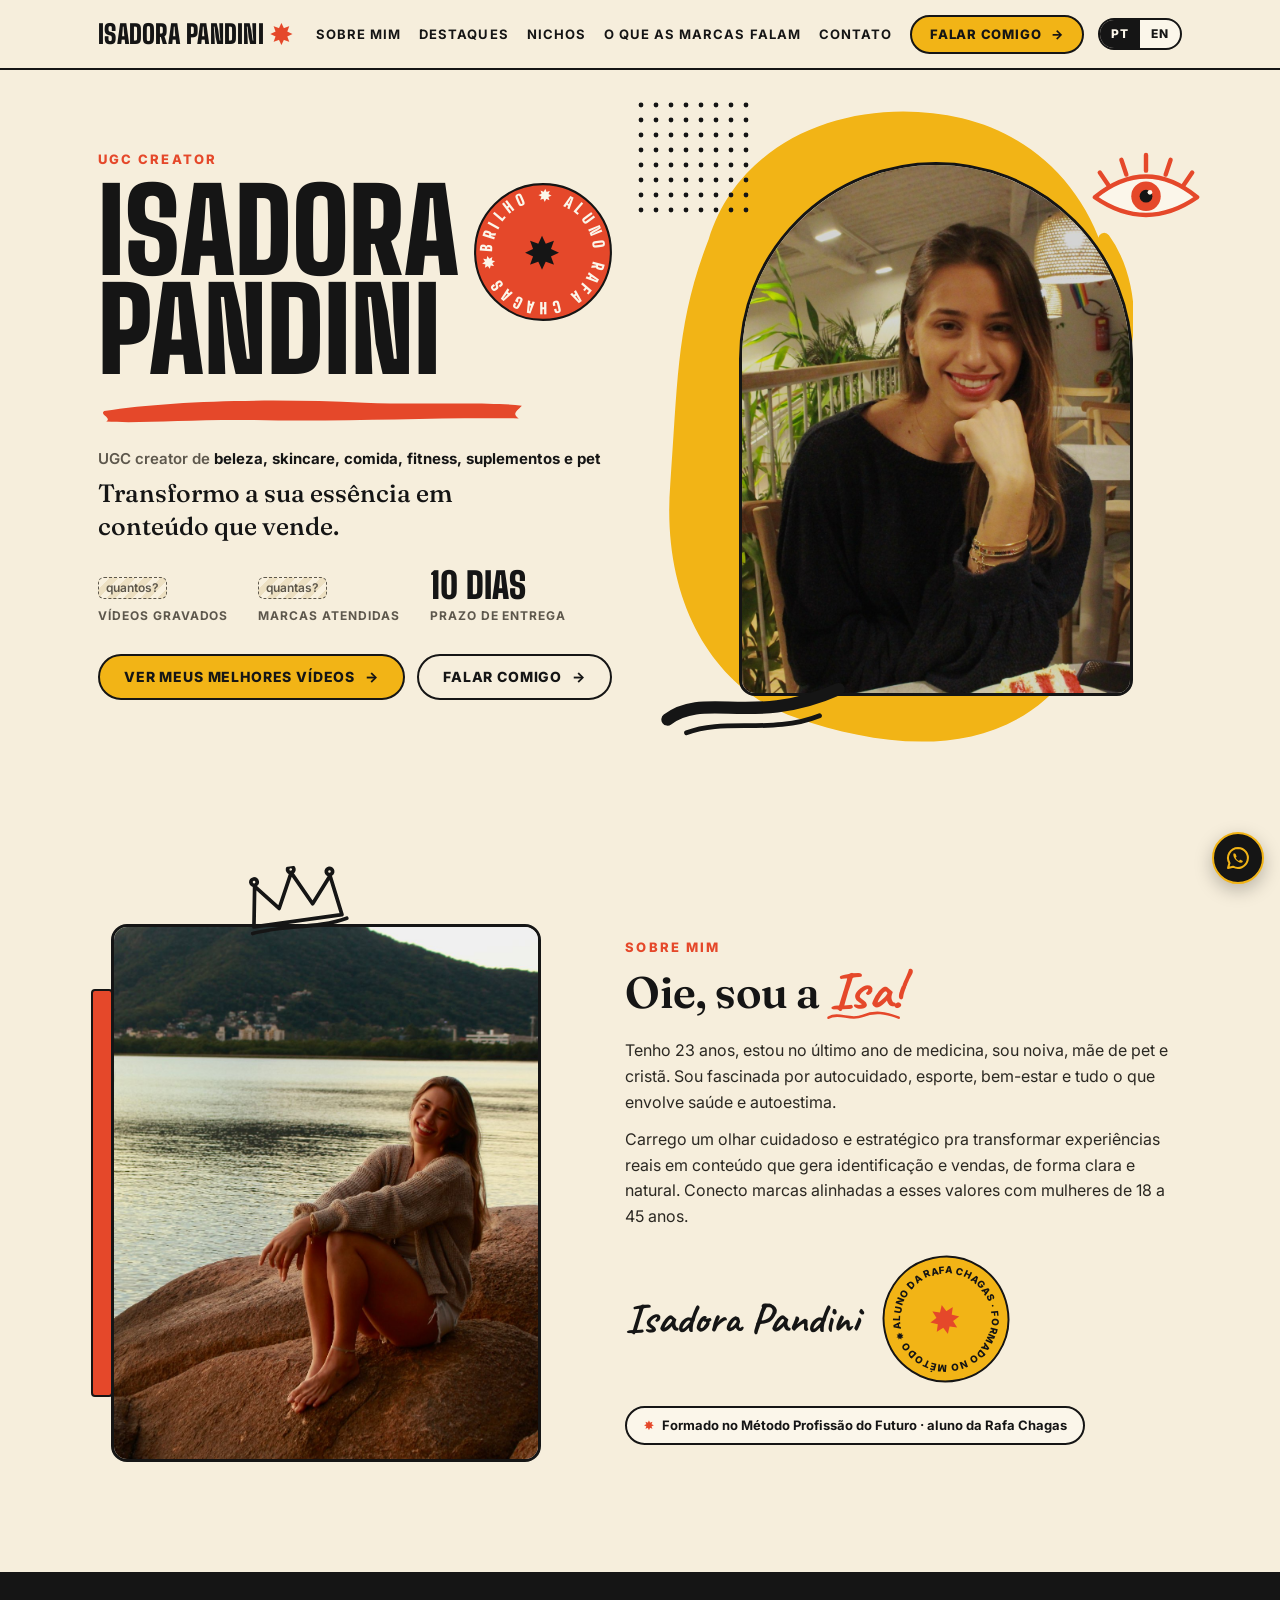
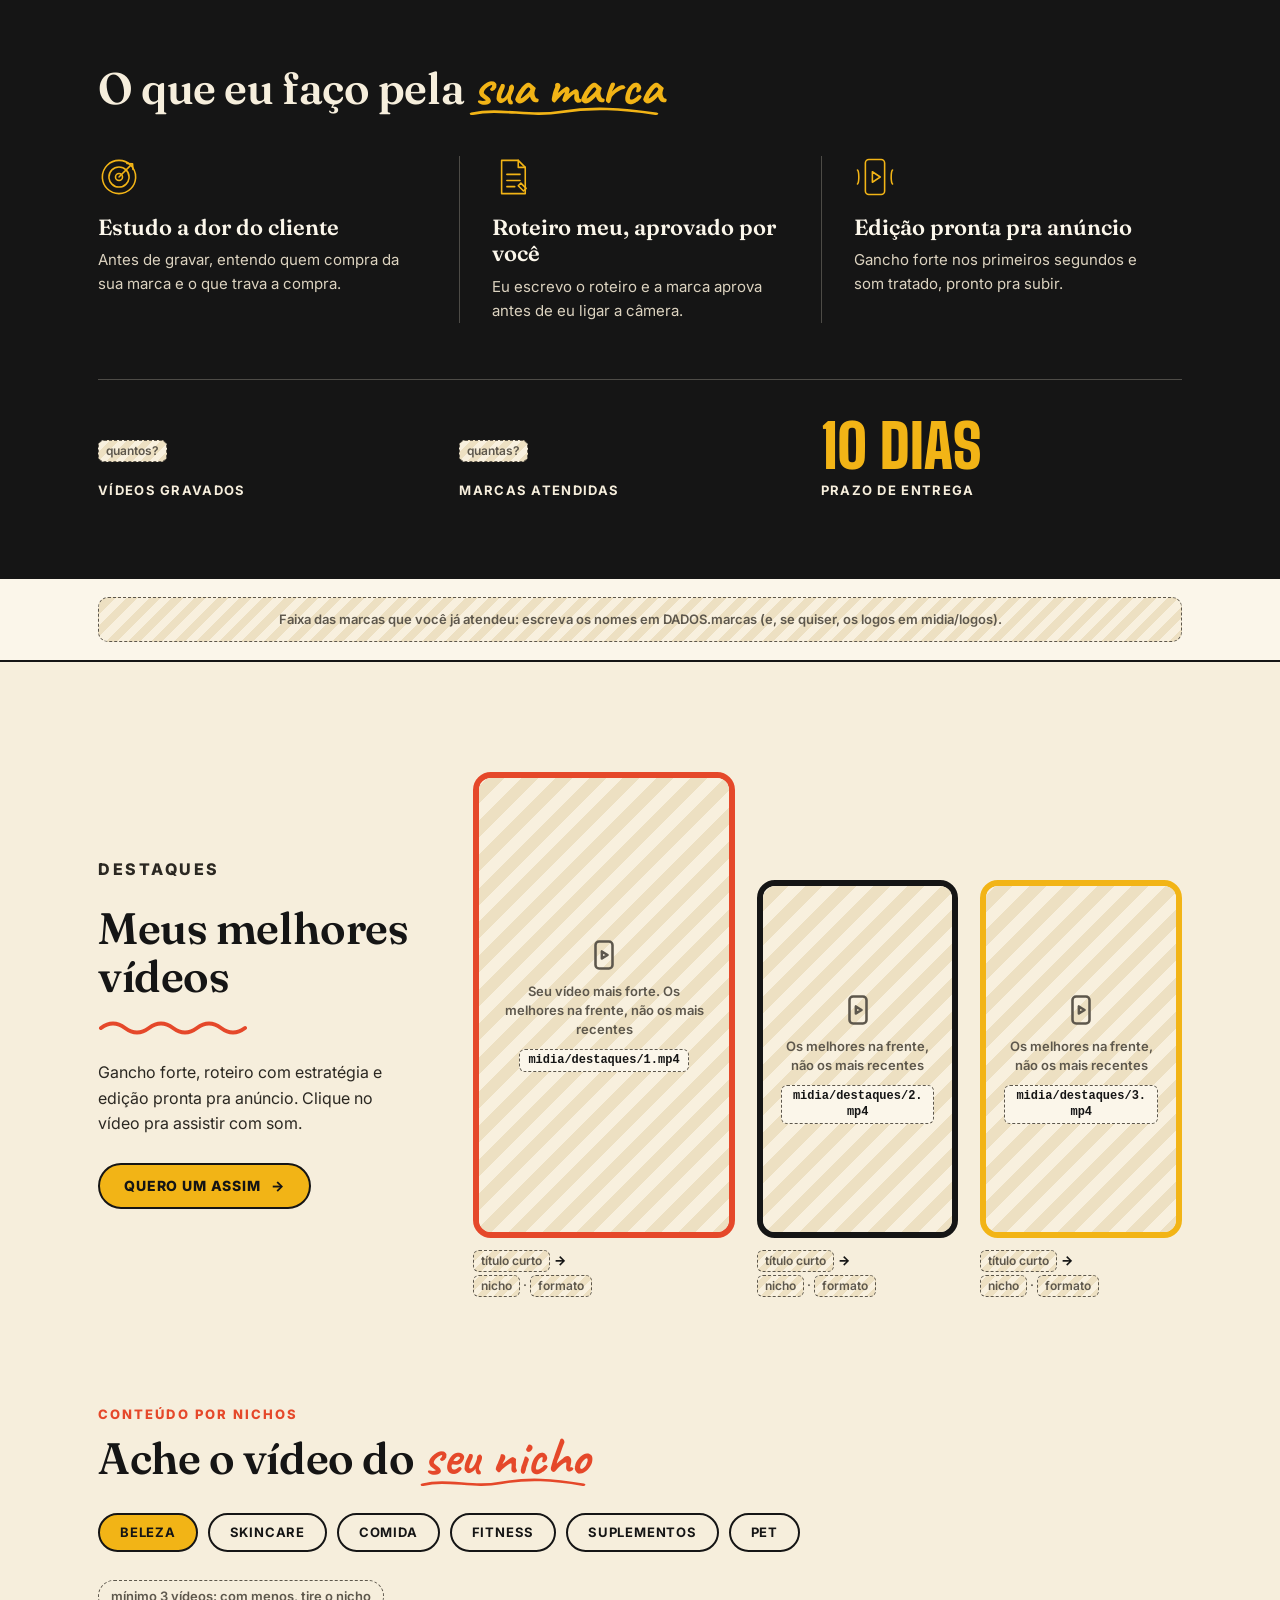
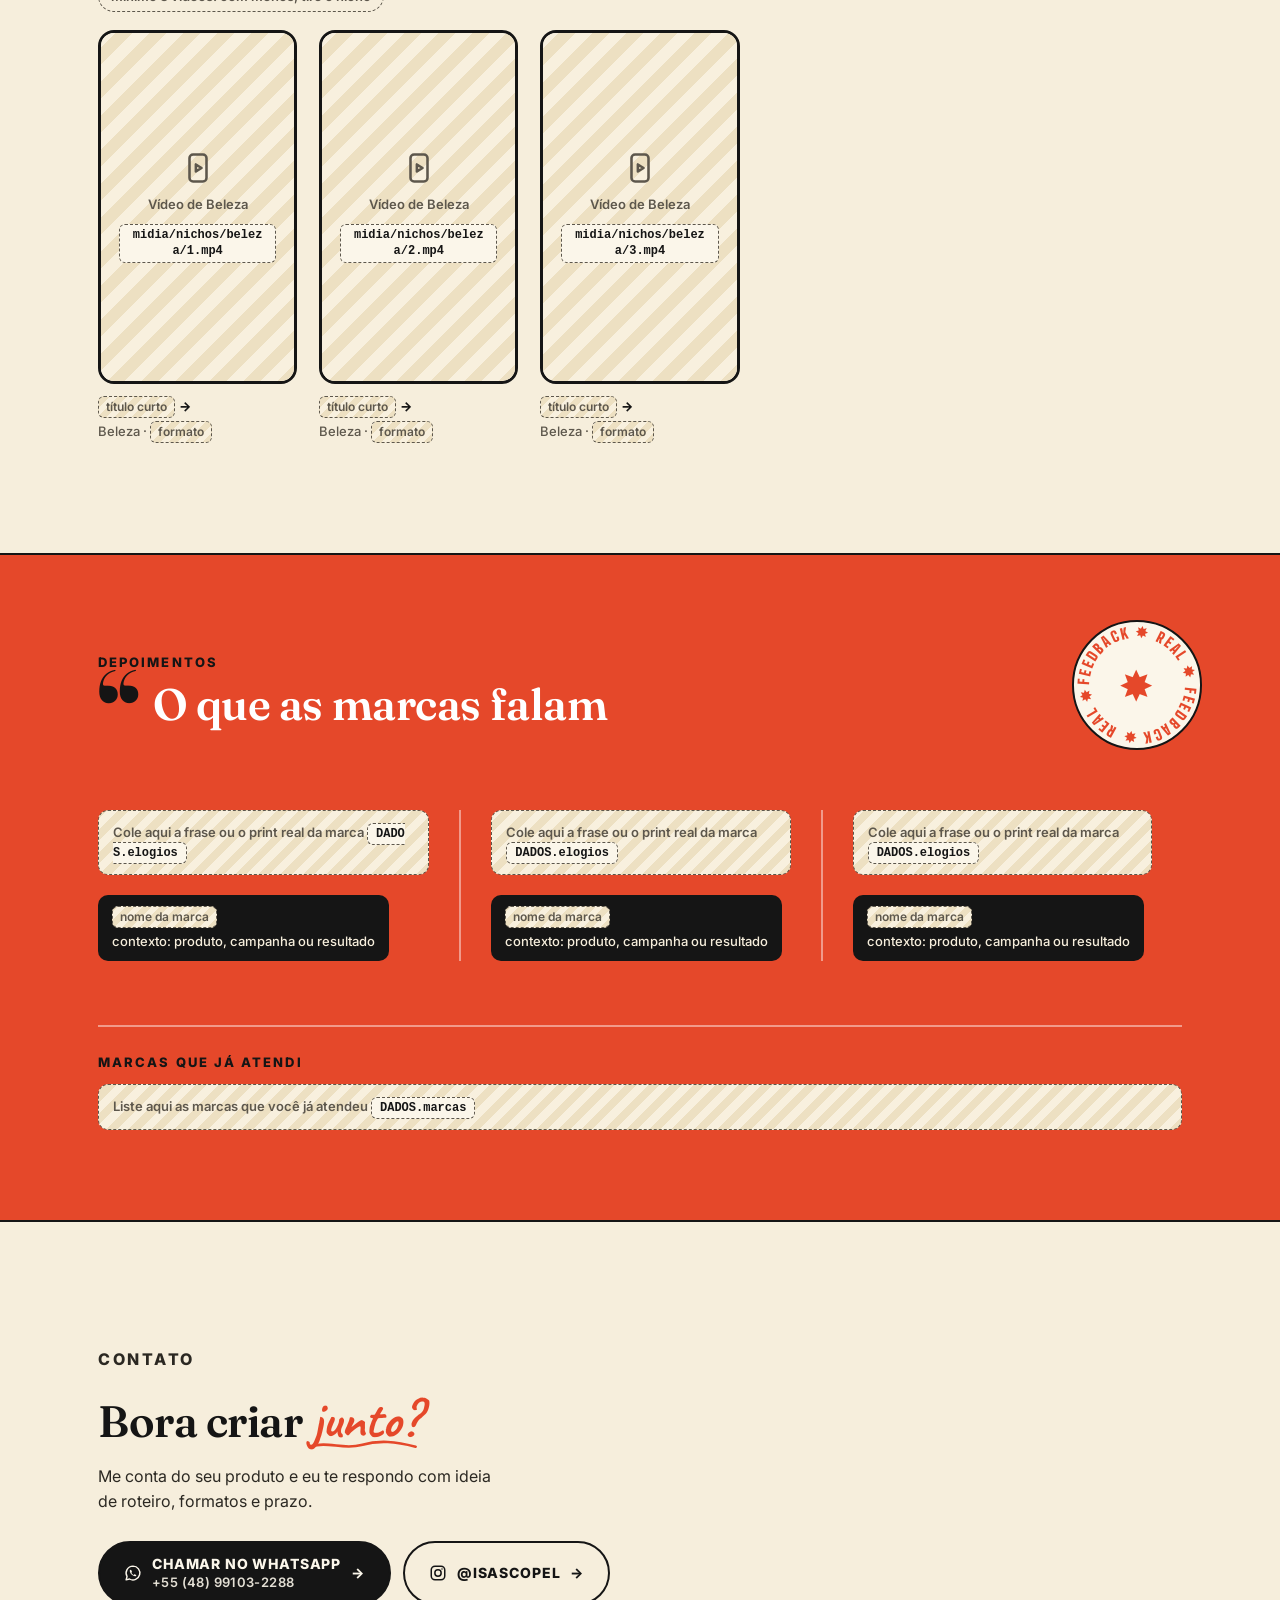
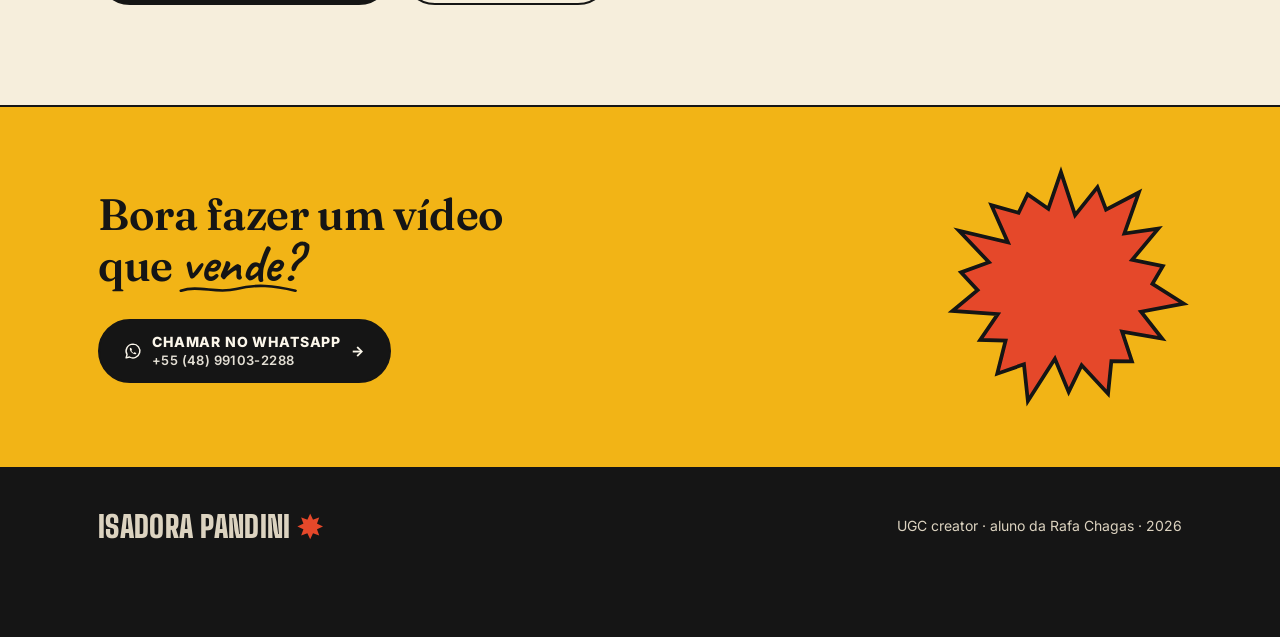
==== commit 71865c32: "Update index.html" ====
--- a/index.html
+++ b/index.html
@@ -48,6 +48,8 @@
 .btn{display:inline-flex;align-items:center;justify-content:center;gap:10px;padding:14px 24px;border-radius:999px;border:2px solid var(--pt);font:800 14px/1 var(--tx);letter-spacing:.06em;text-transform:uppercase;text-decoration:none;transition:transform .2s, box-shadow .2s;white-space:nowrap}
 .btn:hover{transform:translate(-2px,-2px);box-shadow:4px 4px 0 var(--pt)}
 .btn svg{width:18px;height:18px;flex:none}
+.btn-2l{display:flex;flex-direction:column;align-items:flex-start;gap:4px;text-align:left}
+.btn-2l small{font:600 13px/1.1 var(--tx);letter-spacing:.03em;text-transform:none;opacity:.9}
 .btn-am{background:var(--am);color:var(--pt)}
 .btn-pt{background:var(--pt);color:var(--creme2)}
 .btn-pt:hover{box-shadow:4px 4px 0 var(--vm)}
@@ -208,10 +210,6 @@
 .form-erro{margin-top:16px;font-size:14px}
 .form-erro .btn{margin-top:10px;width:auto}
 .gotcha{position:absolute;left:-9999px;width:1px;height:1px;overflow:hidden}
-.duv{display:grid;grid-template-columns:repeat(4,1fr);gap:28px;margin-top:84px}
-.duv > div{border-top:3px solid var(--pt);padding-top:18px}
-.duv h3{font:600 19px/1.25 var(--se);margin-bottom:8px}
-.duv p{font-size:15px;color:#2B2822}
 .cta-am{position:relative;overflow:hidden;background:var(--am);margin-top:100px;padding:84px 0;border-top:2px solid var(--pt)}
 .cta-am .tit{max-width:15ch;margin:0 0 30px;position:relative;z-index:1}
 .cta-am .mao{color:var(--pt)}
@@ -248,7 +246,6 @@
   .capa-foto{margin-top:30px;max-width:420px}
   .sobre-foto{max-width:380px;margin-top:40px}
   .sobre-grid{gap:56px}
-  .duv{grid-template-columns:1fr 1fr}
   .depo{grid-template-columns:1fr;gap:34px}
   .depo article{padding:26px 0 0;border-left:0;border-top:2px solid rgba(255,255,255,.45)}
   .depo article:first-child{padding-top:0;border-top:0}
@@ -284,7 +281,6 @@
   .abas{flex-wrap:nowrap;overflow-x:auto;margin-left:-16px;margin-right:-16px;padding:2px 16px 8px}
   .grade{grid-template-columns:1fr 1fr;gap:14px}
   .nums{grid-template-columns:1fr;gap:22px}
-  .duv{grid-template-columns:1fr;margin-top:60px}
   .campos{grid-template-columns:1fr}
   .form{padding:20px;box-shadow:5px 5px 0 var(--pt)}
   .faixa-item{font-size:24px}
@@ -425,7 +421,17 @@
 function btnContato(classe){
   const c = linkContato();
   const ext = c.tipo === 'zap' ? ' target="_blank" rel="noopener"' : '';
-  return '<a class="btn ' + classe + '" href="' + esc(c.href) + '"' + ext + '>' + (c.tipo === 'zap' ? IC.zap : IC.mail) + esc(c.rotulo) + seta() + '</a>';
+  const num = c.tipo === 'zap' ? numeroVisivel() : '';
+  const rotulo = num ? '<span class="btn-2l"><span>' + esc(c.rotulo) + '</span><small>' + esc(num) + '</small></span>' : esc(c.rotulo);
+  return '<a class="btn ' + classe + '" href="' + esc(c.href) + '"' + ext + '>' + (c.tipo === 'zap' ? IC.zap : IC.mail) + rotulo + seta() + '</a>';
+}
+/* Número do WhatsApp escrito bonito no botão: +55 (48) 99103-2288 */
+function numeroVisivel(){
+  let n = String(DADOS.whatsapp || '').replace(/\D/g,'');
+  if (!n) return '';
+  if (n.length <= 11) n = '55' + n;
+  const m = n.match(/^(\d{2})(\d{2})(\d{4,5})(\d{4})$/);
+  return m ? '+' + m[1] + ' (' + m[2] + ') ' + m[3] + '-' + m[4] : '+' + n;
 }
 
 /* Lacunas listradas: aparecem enquanto a foto/vídeo/texto não existe */
@@ -710,7 +716,6 @@
           '</form>' +
         '</div>' : '') +
       '</div>' +
-      '<div class="duv">' + lista('duvidas').map(d => '<div><h3>' + esc(d.pergunta) + '</h3>' + (d.resposta ? '<p>' + esc(d.resposta) + '</p>' : lacTxt(d.dica || 'Escreva a resposta', '')) + '</div>').join('') + '</div>' +
     '</div>' +
     '<div class="cta-am">' +
       '<svg class="explosao" viewBox="0 0 200 200" aria-hidden="true"><polygon points="' + pontosExplosao() + '"/></svg>' +
@@ -998,14 +1003,6 @@
   // ou com logo: { nome: 'Marca X', logo: 'midia/logos/marca-x.png' }
   marcas: [],
 
-  // As 4 dúvidas do contato. resposta vazia = lacuna com a dica.
-  duvidas: [
-    { pergunta: 'Onde posso usar o conteúdo?', resposta: '', dica: 'Ex.: orgânico, anúncios pagos, site. Diga o que está incluso no valor.' },
-    { pergunta: 'Por quanto tempo?',           resposta: '', dica: 'Ex.: 3, 6 ou 12 meses de direito de uso.' },
-    { pergunta: 'Tem exclusividade?',          resposta: '', dica: 'Ex.: se você grava pra concorrentes e por quanto tempo não grava.' },
-    { pergunta: 'Qual o prazo?',               resposta: 'Entrego em até 10 dias.' }
-  ],
-
   // VERSÃO EM INGLÊS (botão EN no topo). Mesma ordem dos campos acima.
   // Campo vazio ou que não está aqui = aparece o texto em português.
   en: {
@@ -1027,12 +1024,6 @@
     nichos: [
       { nome: 'Beauty' }, { nome: 'Skincare' }, { nome: 'Food' },
       { nome: 'Fitness' }, { nome: 'Supplements' }, { nome: 'Pets' }
-    ],
-    duvidas: [
-      { pergunta: 'Where can I use the content?', resposta: '' },
-      { pergunta: 'For how long?',                resposta: '' },
-      { pergunta: 'Is it exclusive?',             resposta: '' },
-      { pergunta: 'What’s the turnaround?',       resposta: 'Delivered within 10 days.' }
     ]
   }
 };
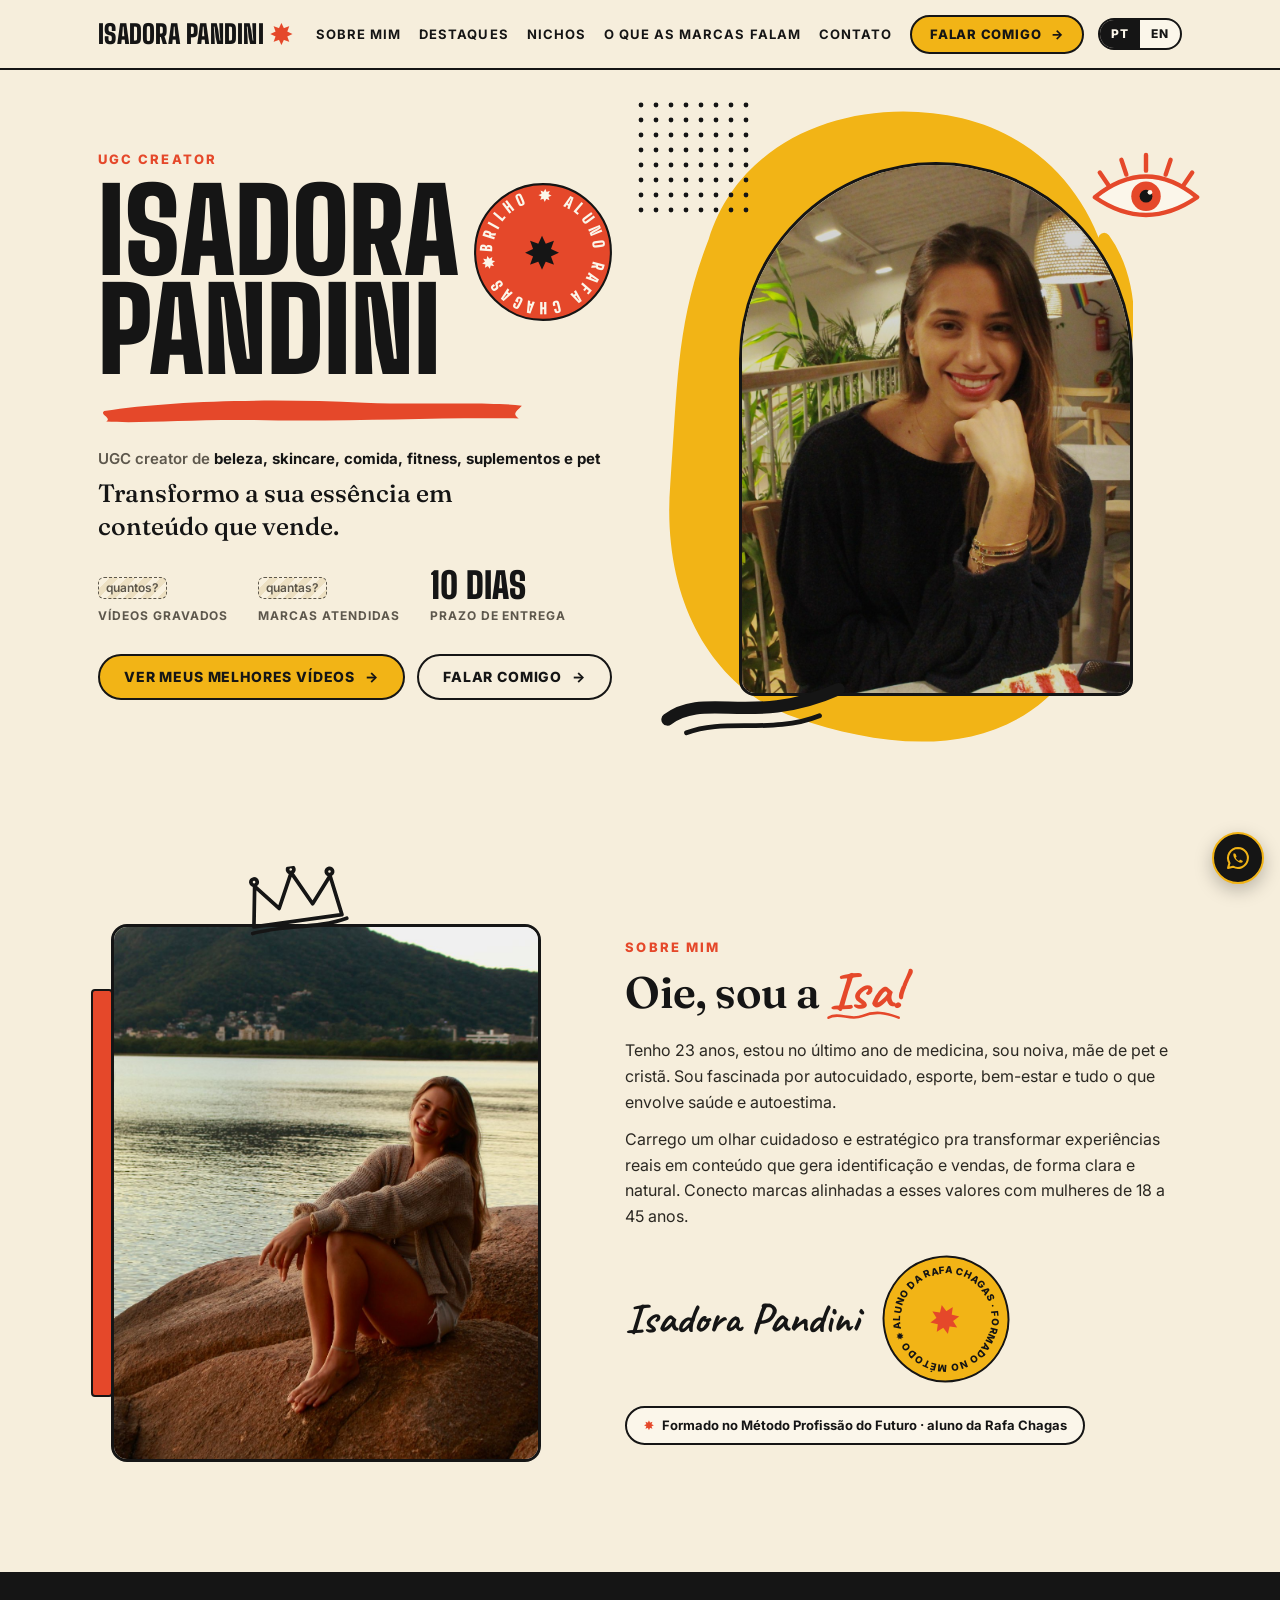
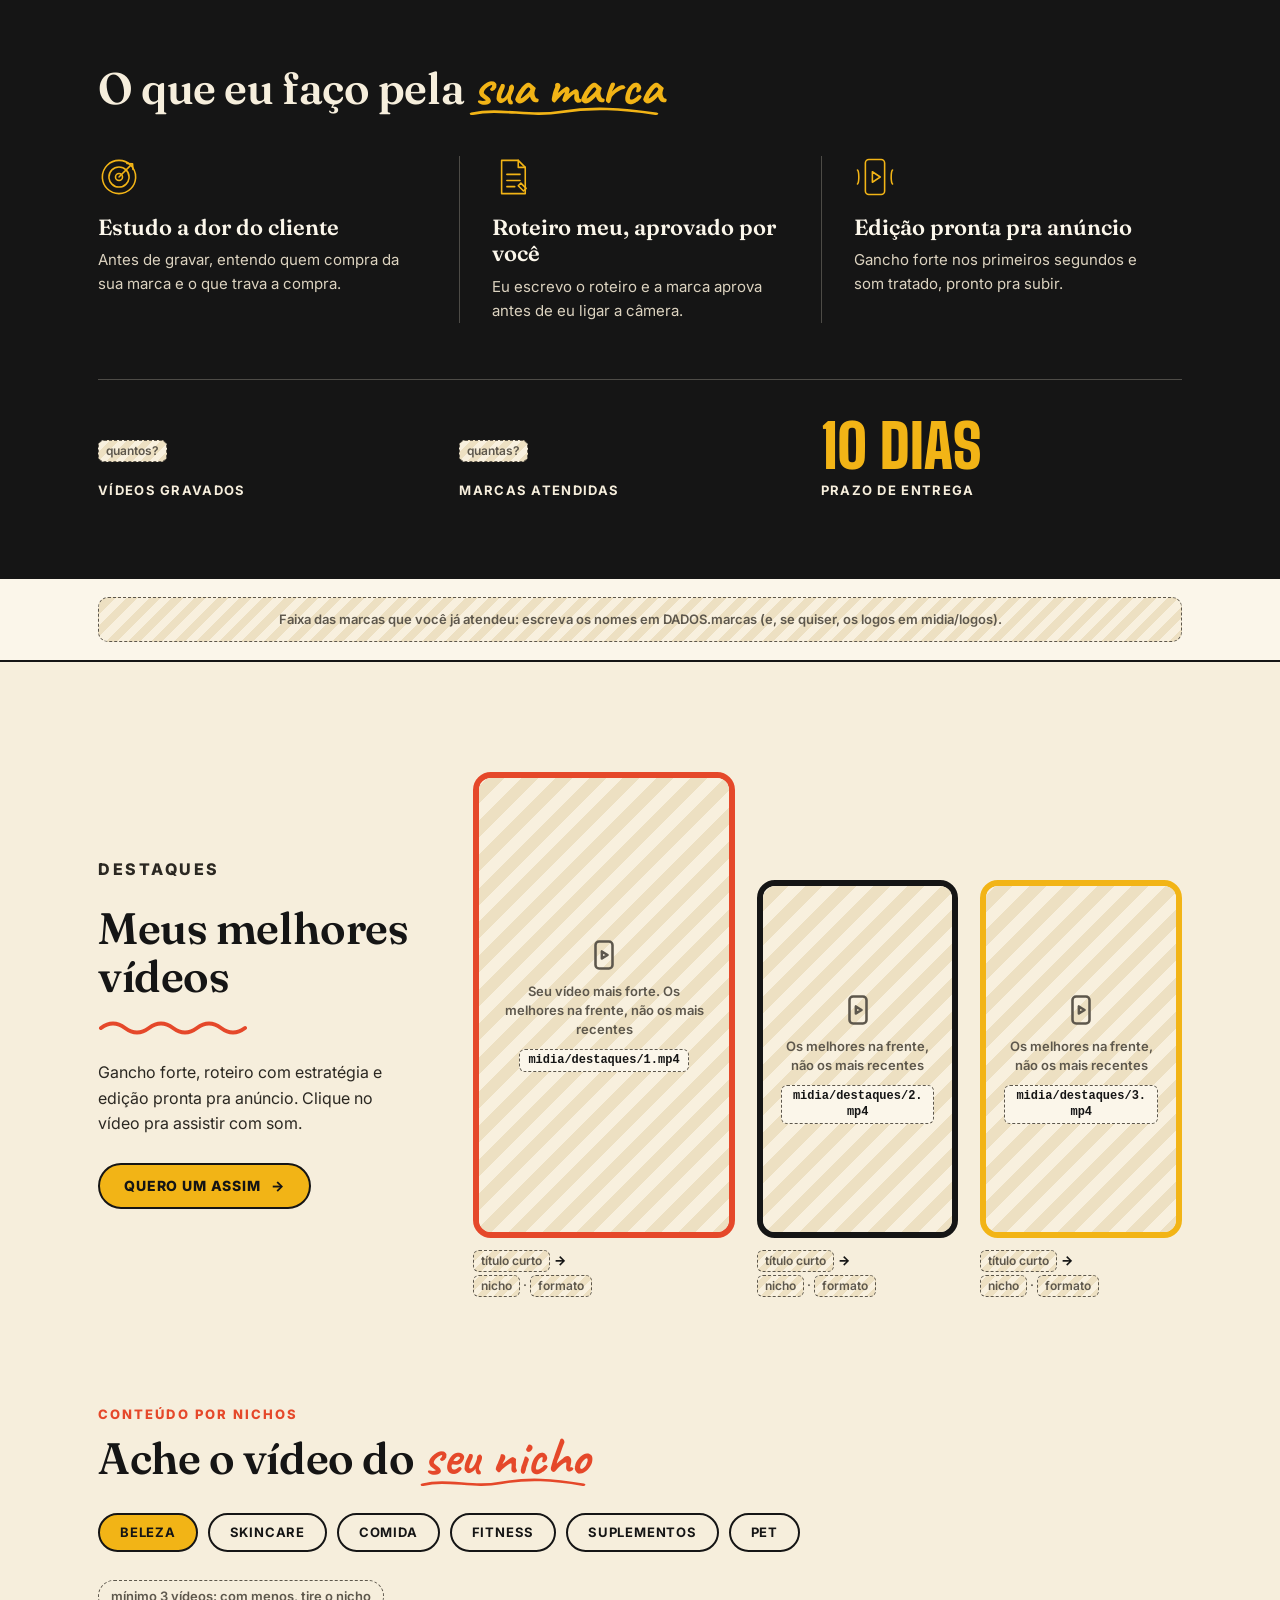
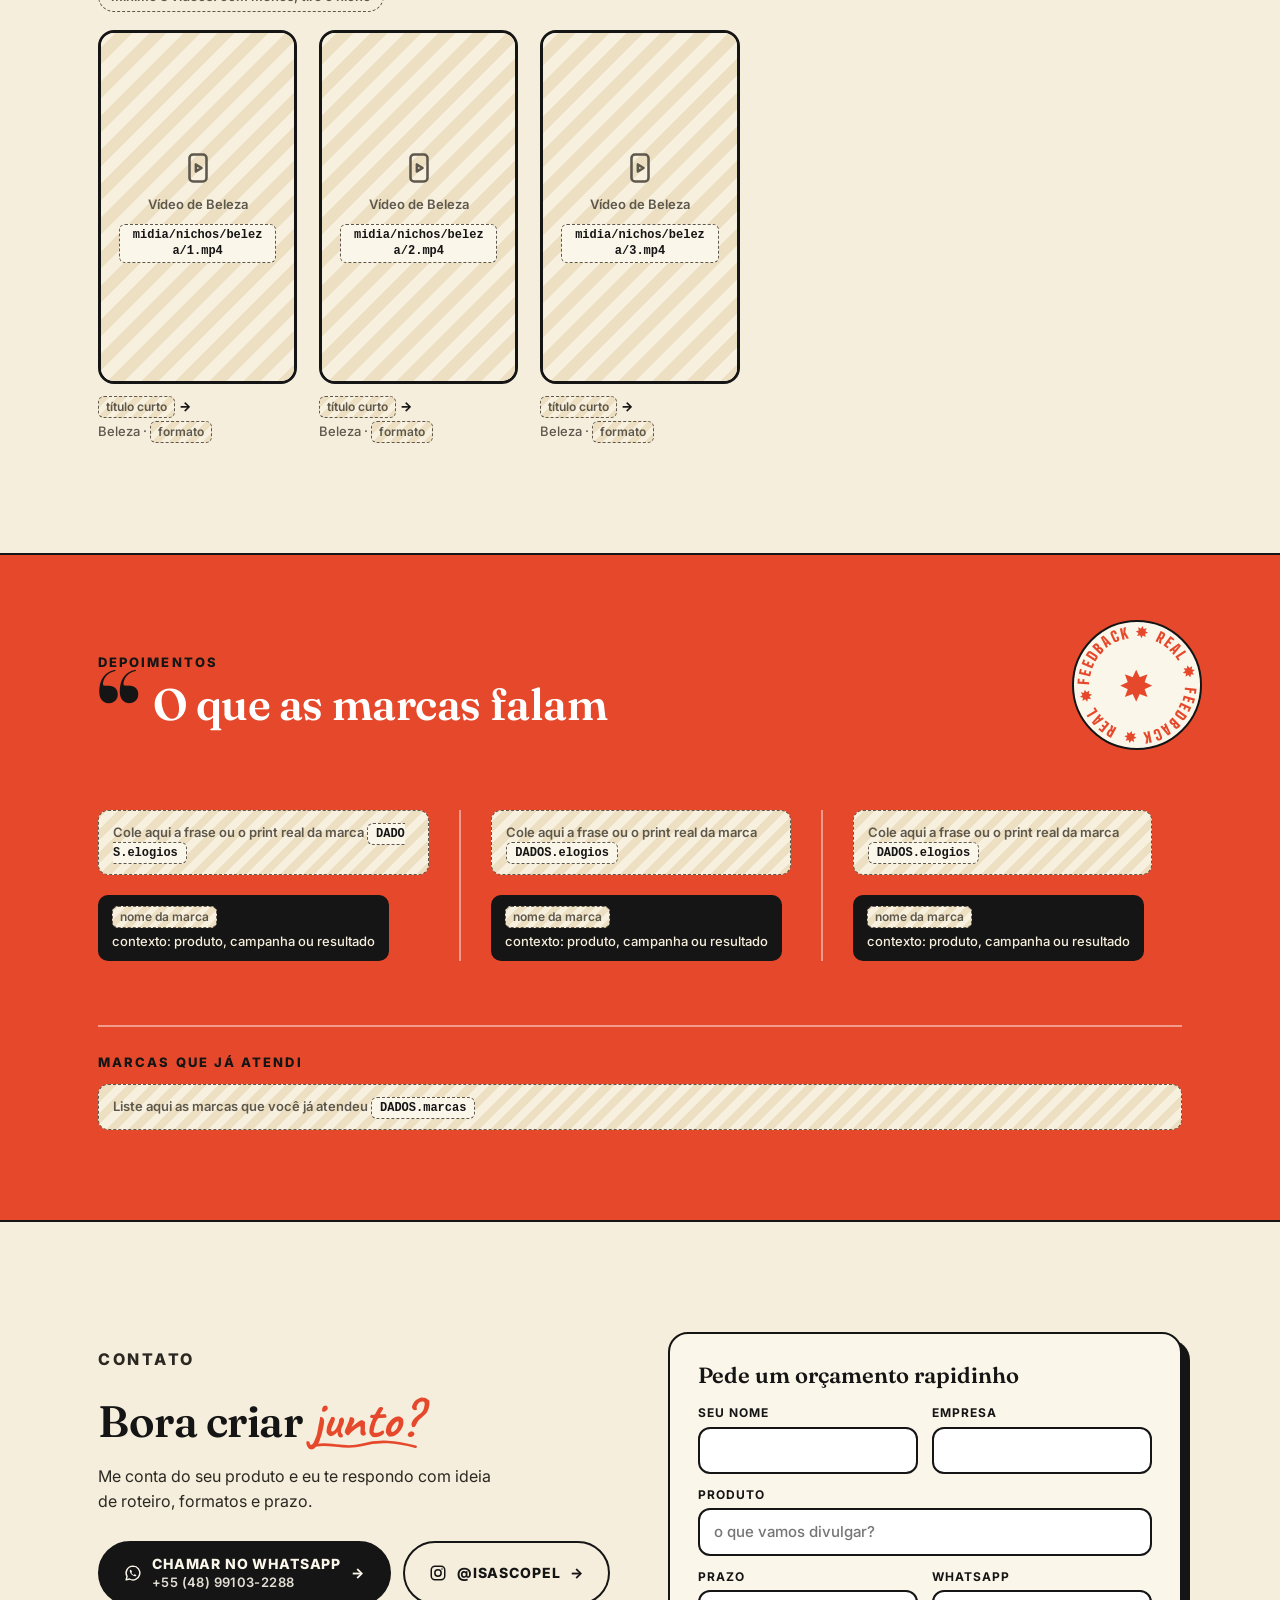
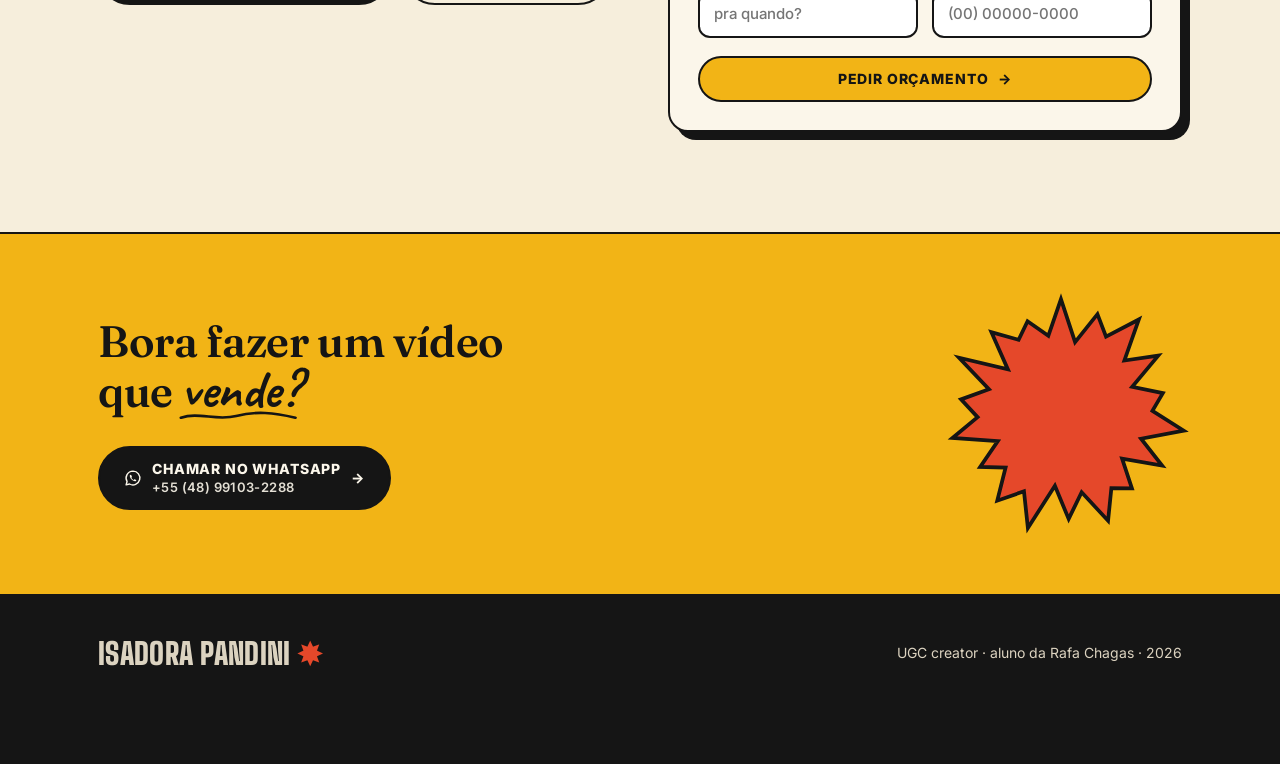
==== commit 8979c4ca: "Update index.html" ====
--- a/index.html
+++ b/index.html
@@ -913,10 +913,10 @@
 
   // Endereço do formulário do Formspree (ex.: 'https://formspree.io/f/abcdwxyz').
   // Vazio = o formulário de orçamento não aparece, só os botões.
-  formspree: '',
+  formspree: 'https://formspree.io/f/mqpqdplj',
 
   // ID do site no Umami (ex.: '1a2b3c4d-...'). Vazio = nenhuma métrica é carregada.
-  umami: '',
+  umami: 'e368663f-52dc-488d-b5ec-821920733478',
 
   // Seus nichos em uma linha, como aparece na capa ("UGC creator de ...").
   nichosResumo: 'beleza, skincare, comida, fitness, suplementos e pet',
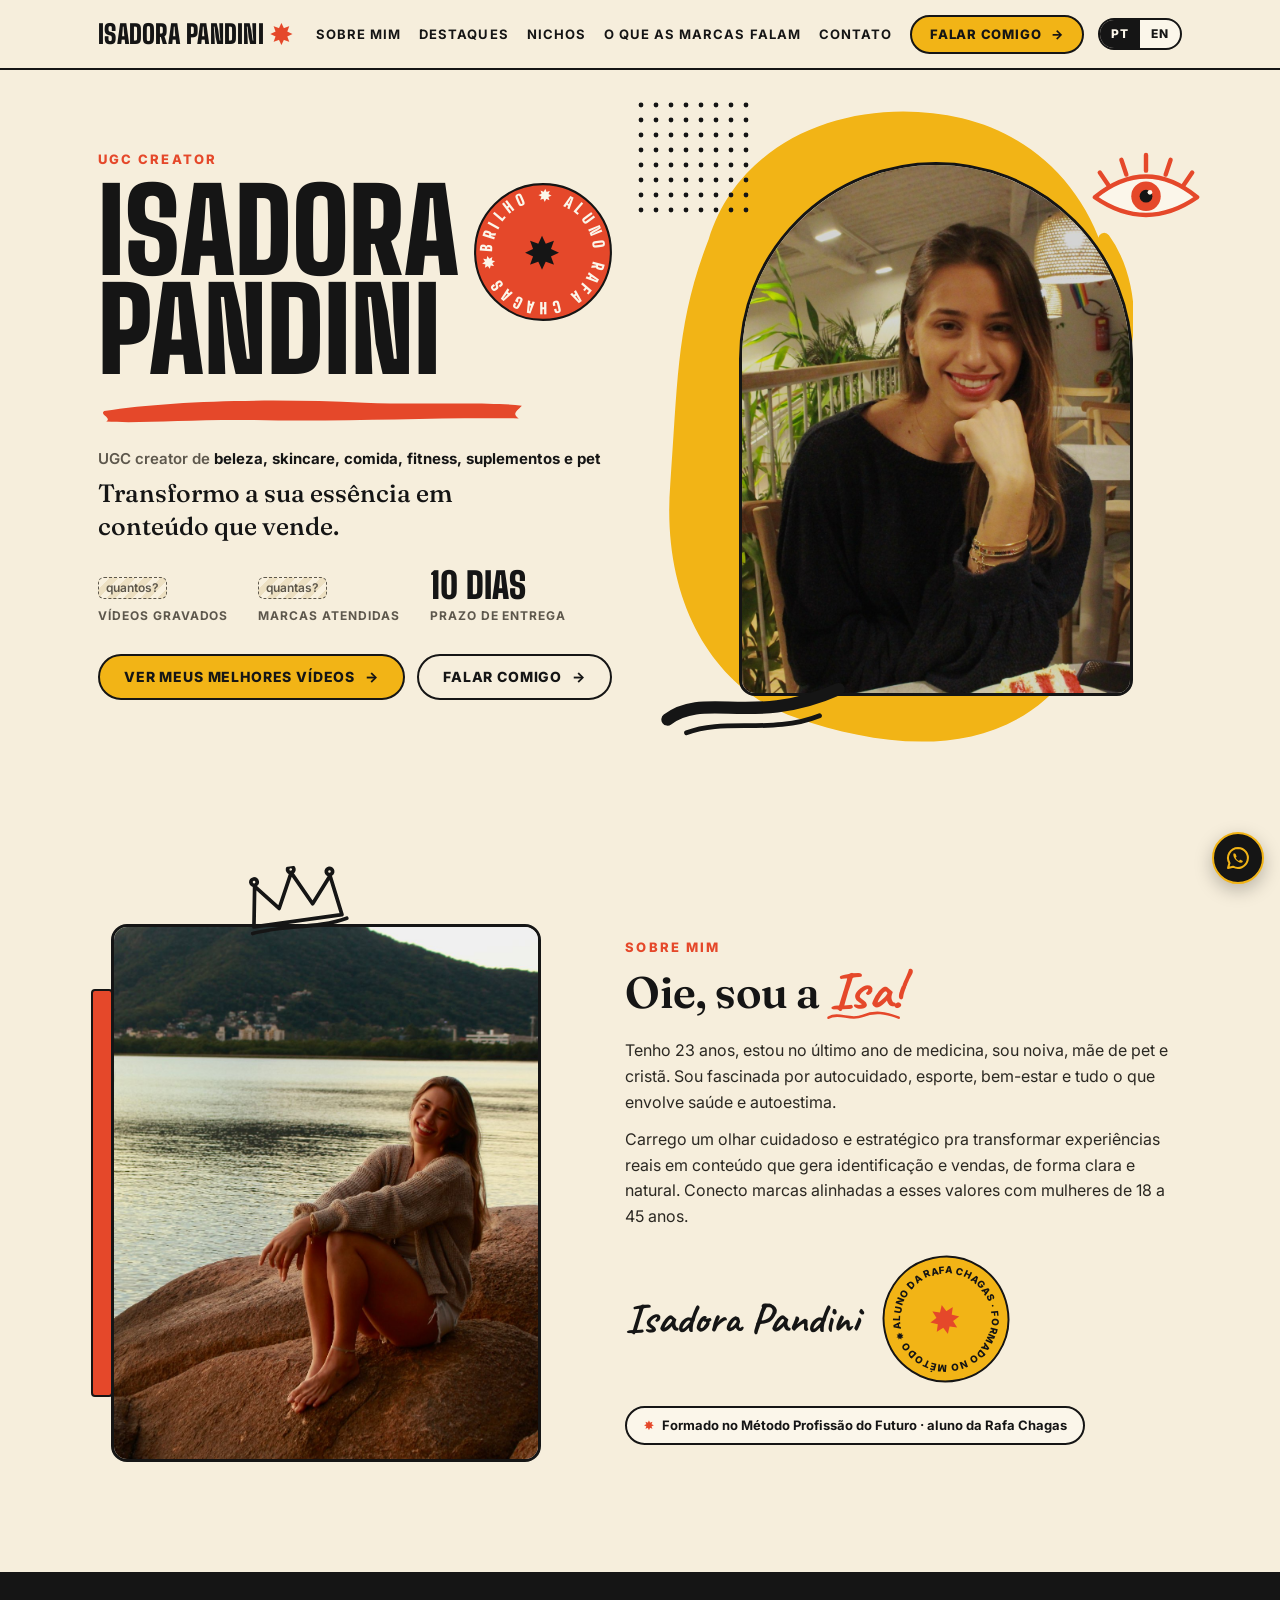
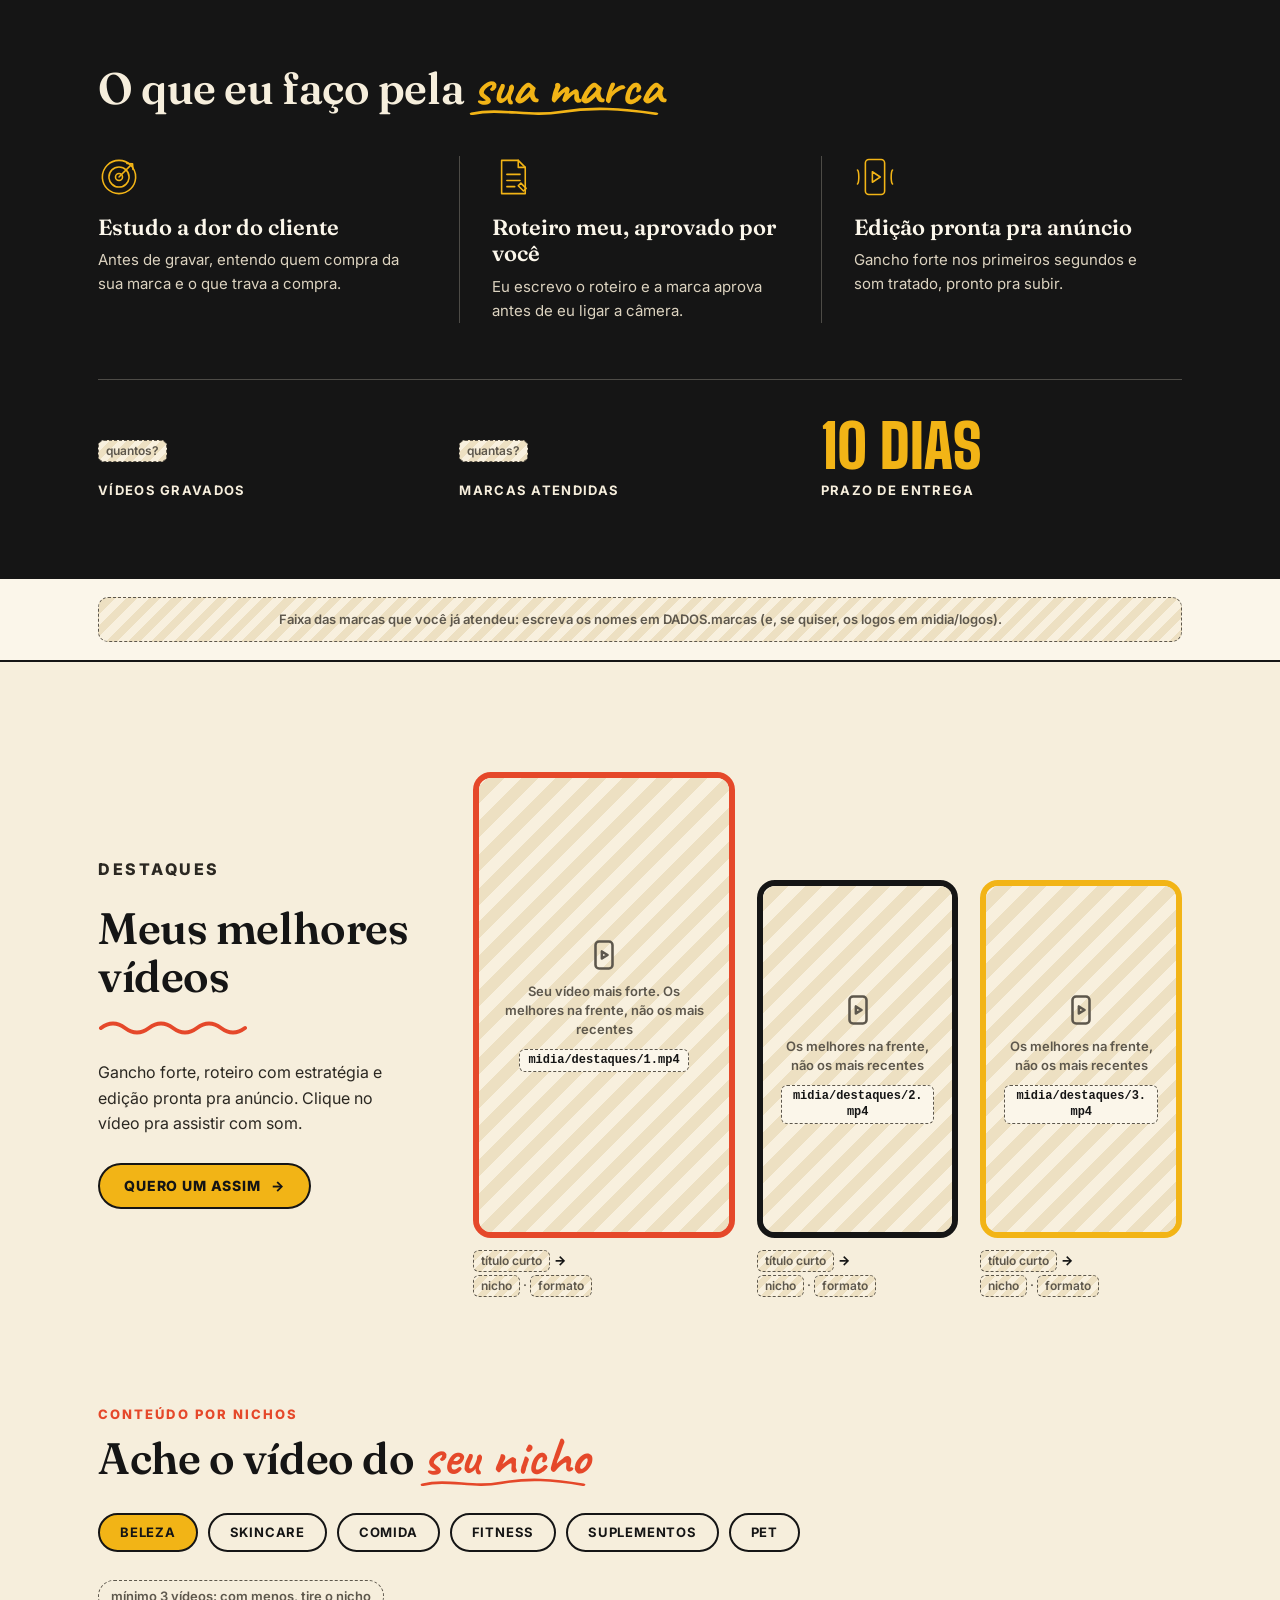
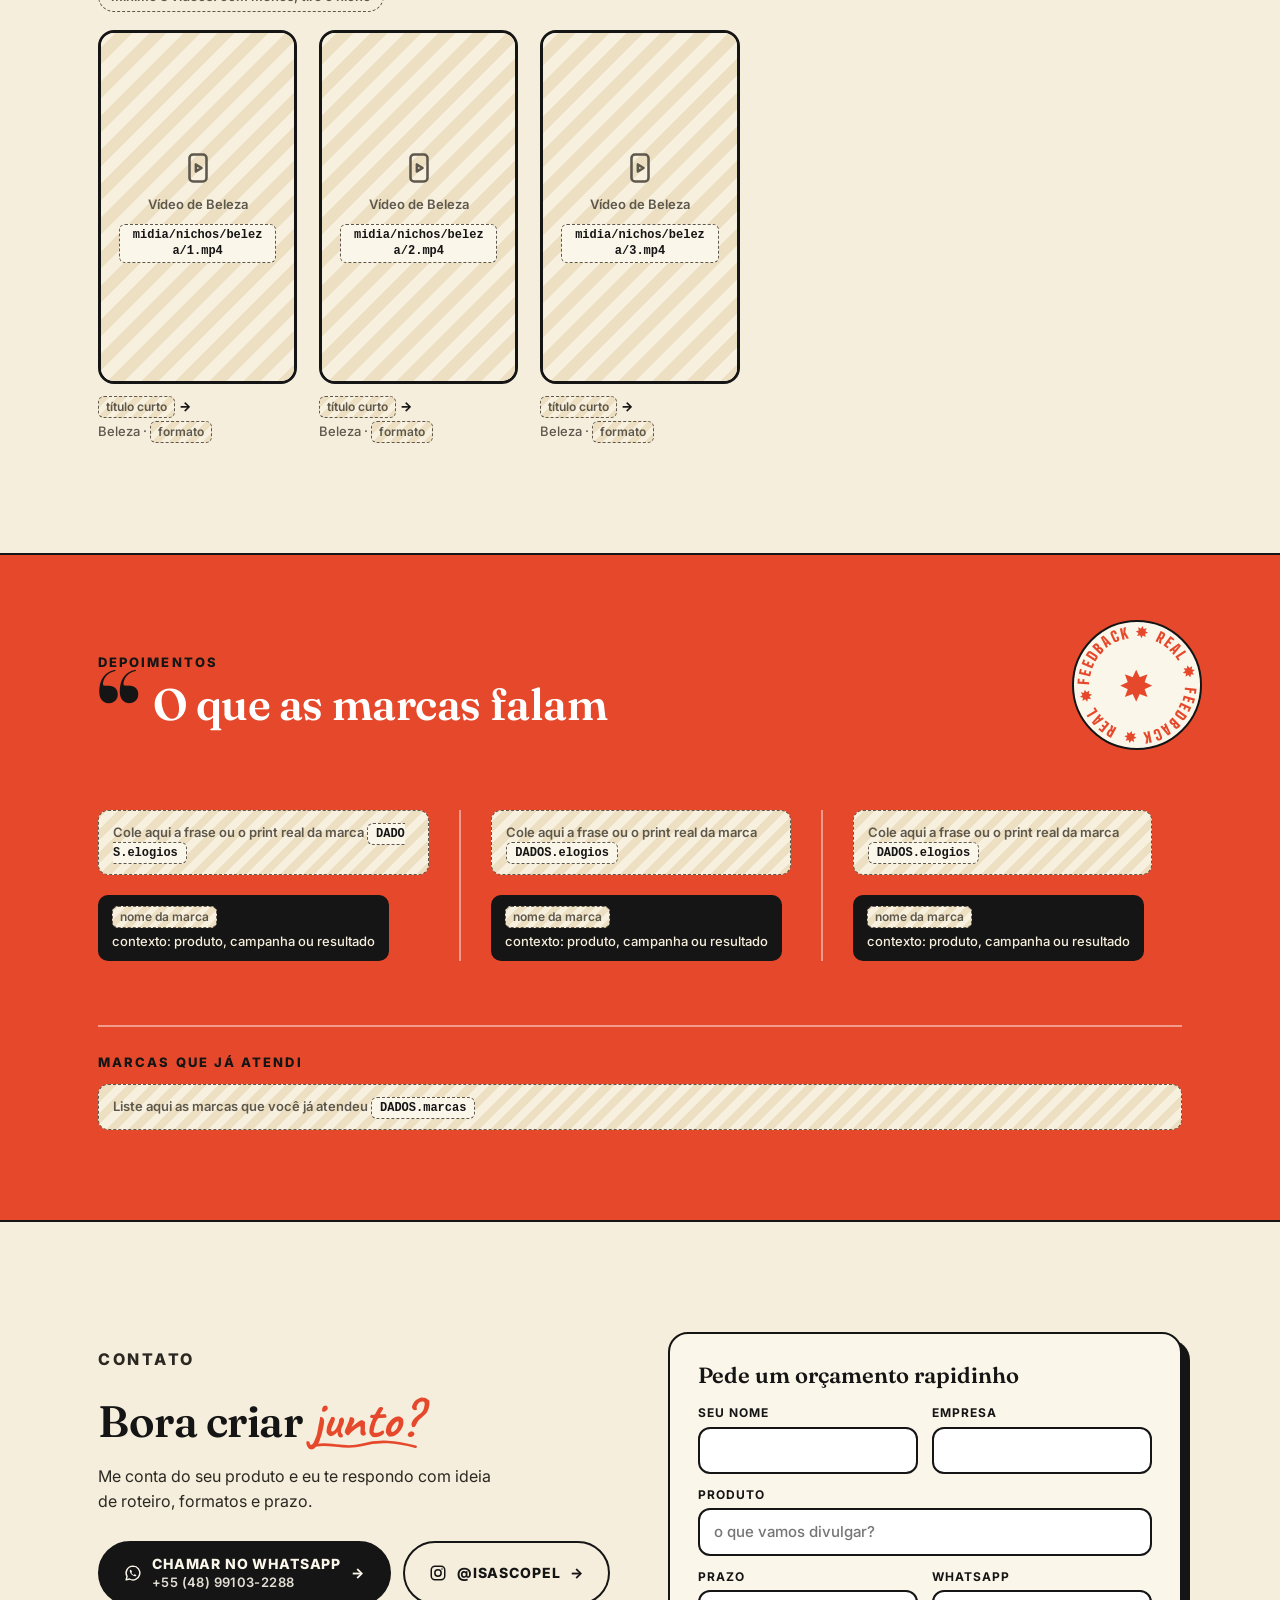
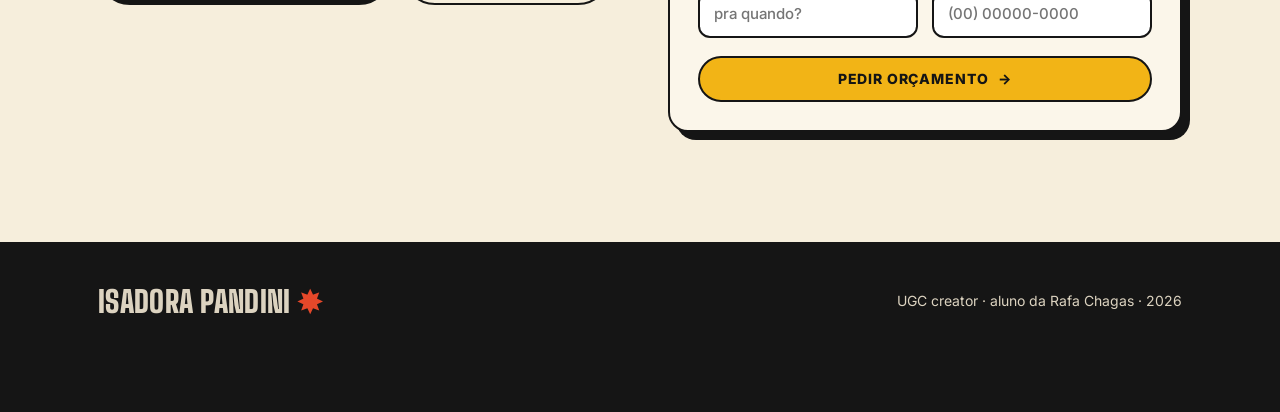
==== commit e3c7006c: "Update index.html" ====
--- a/index.html
+++ b/index.html
@@ -195,7 +195,7 @@
 .atend-lista .est{color:var(--pt)}
 
 /* ---------- 6. contato ---------- */
-.contato{padding:110px 0 0}
+.contato{padding:110px 0}
 .ct-grid{display:grid;grid-template-columns:1fr 1fr;gap:56px;align-items:start}
 .ct-grid.so{grid-template-columns:1fr}
 .ct-txt p{font-size:16px;color:#2B2822;max-width:40ch;margin:18px 0 26px}
@@ -716,11 +716,6 @@
           '</form>' +
         '</div>' : '') +
       '</div>' +
-    '</div>' +
-    '<div class="cta-am">' +
-      '<svg class="explosao" viewBox="0 0 200 200" aria-hidden="true"><polygon points="' + pontosExplosao() + '"/></svg>' +
-      '<div class="wrap"><h2 class="tit">' + t('ctaTit') + '<span class="mao">' + t('ctaMao') + sublinhado() + '</span></h2>' +
-      '<div class="btns">' + btnContato('btn-pt') + '</div></div>' +
     '</div>';
 
   if (temForm) ligarFormulario();
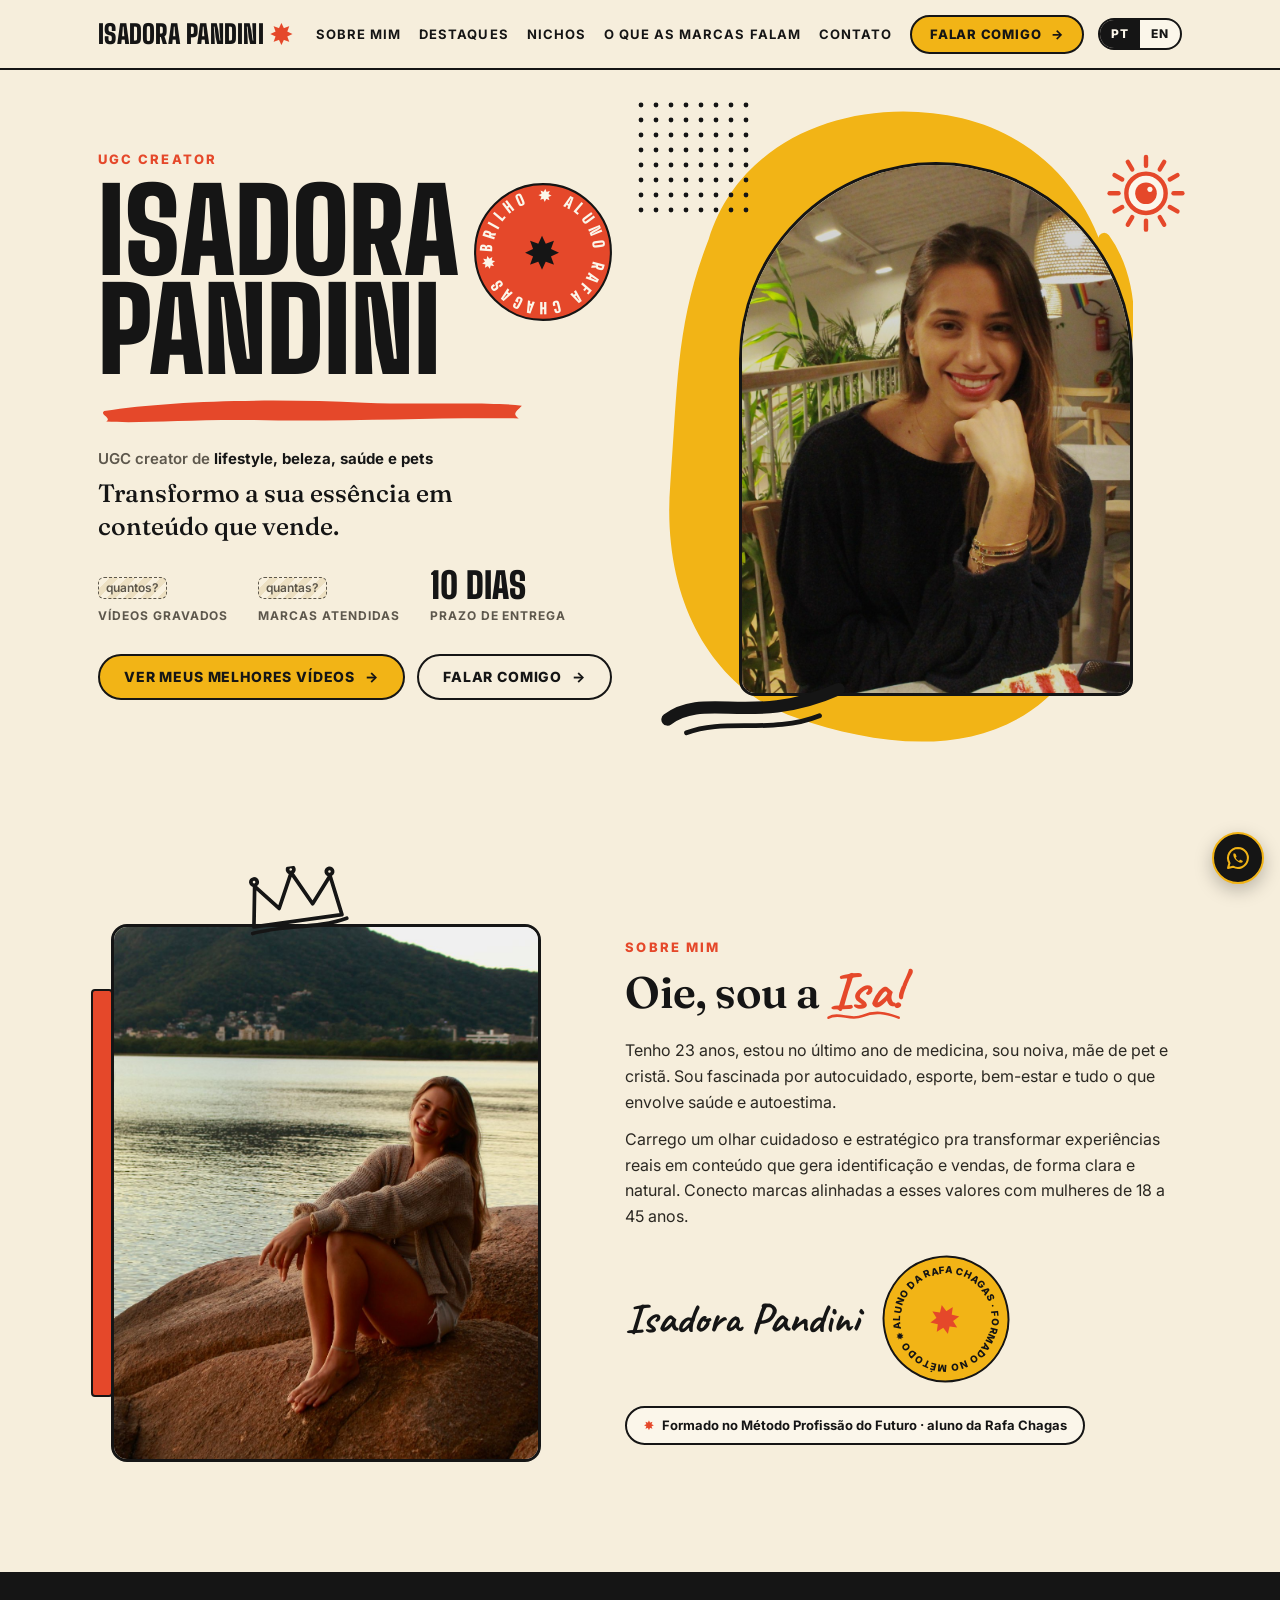
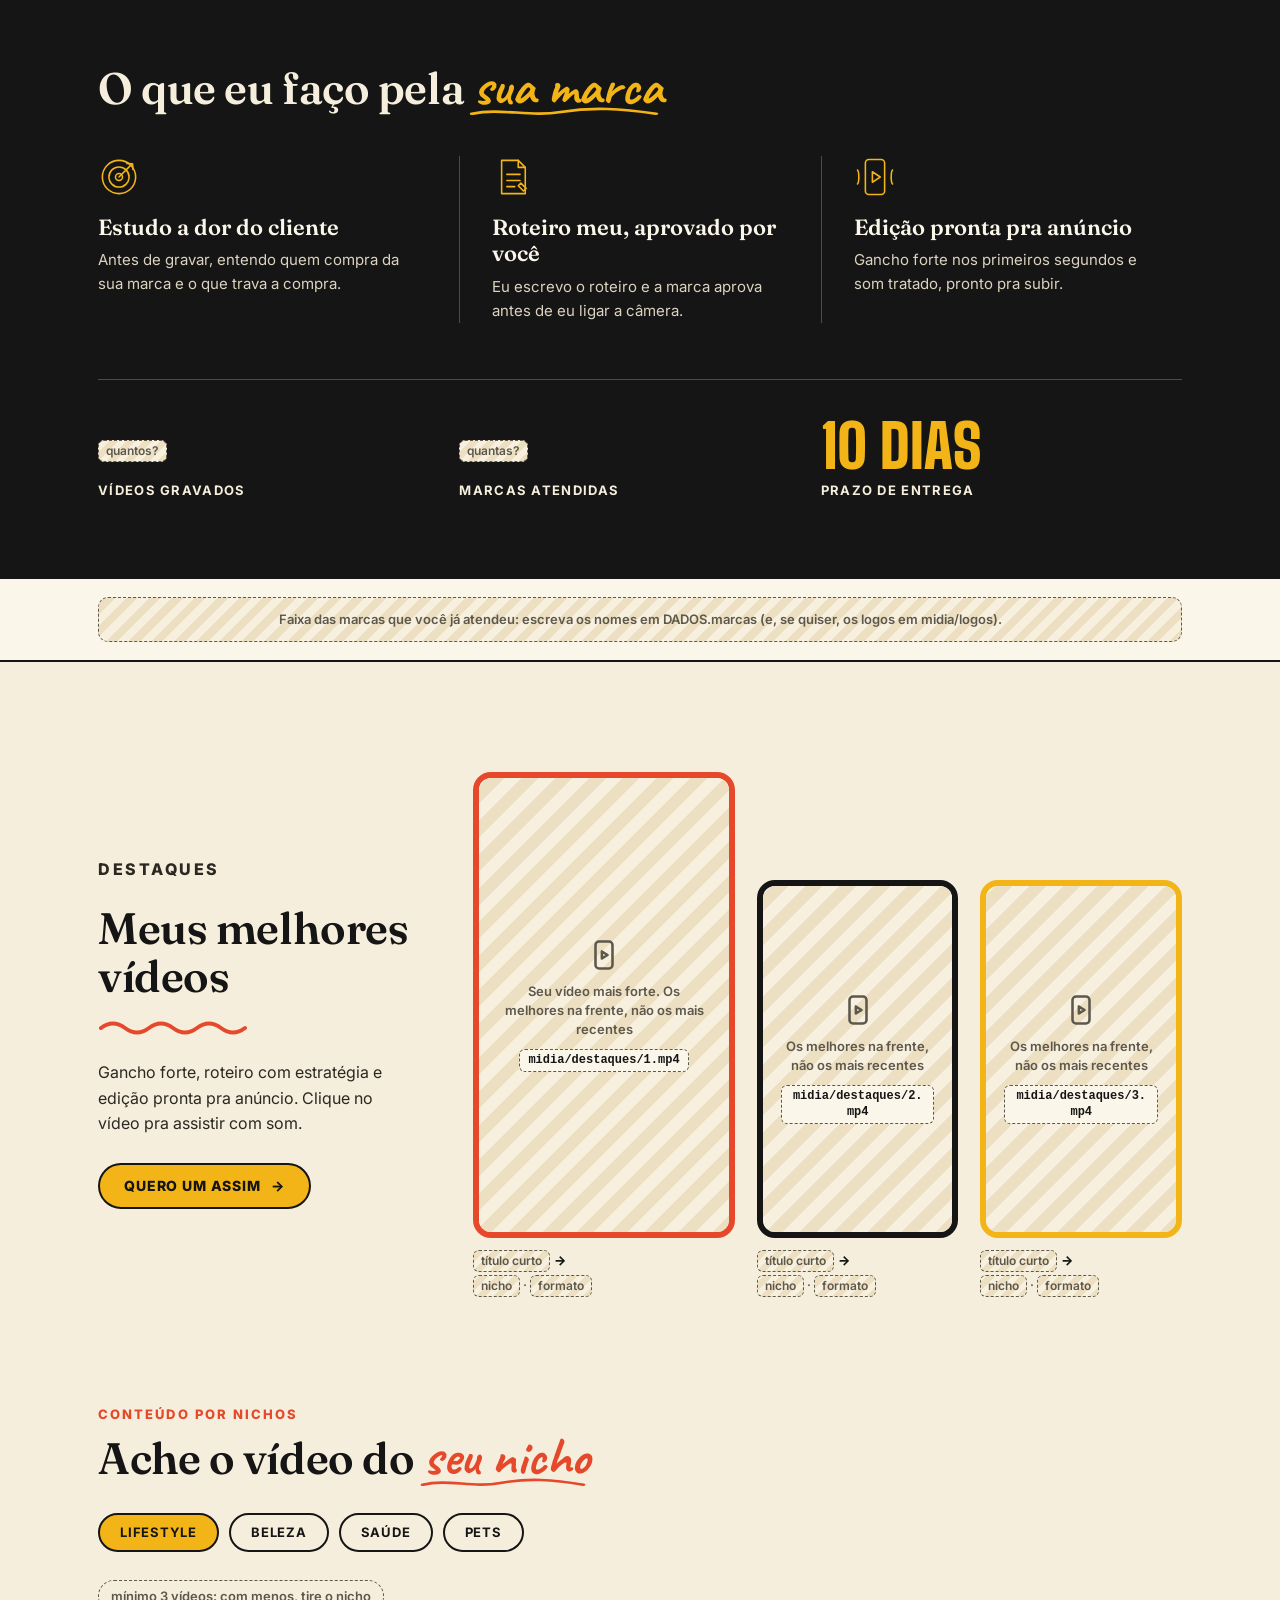
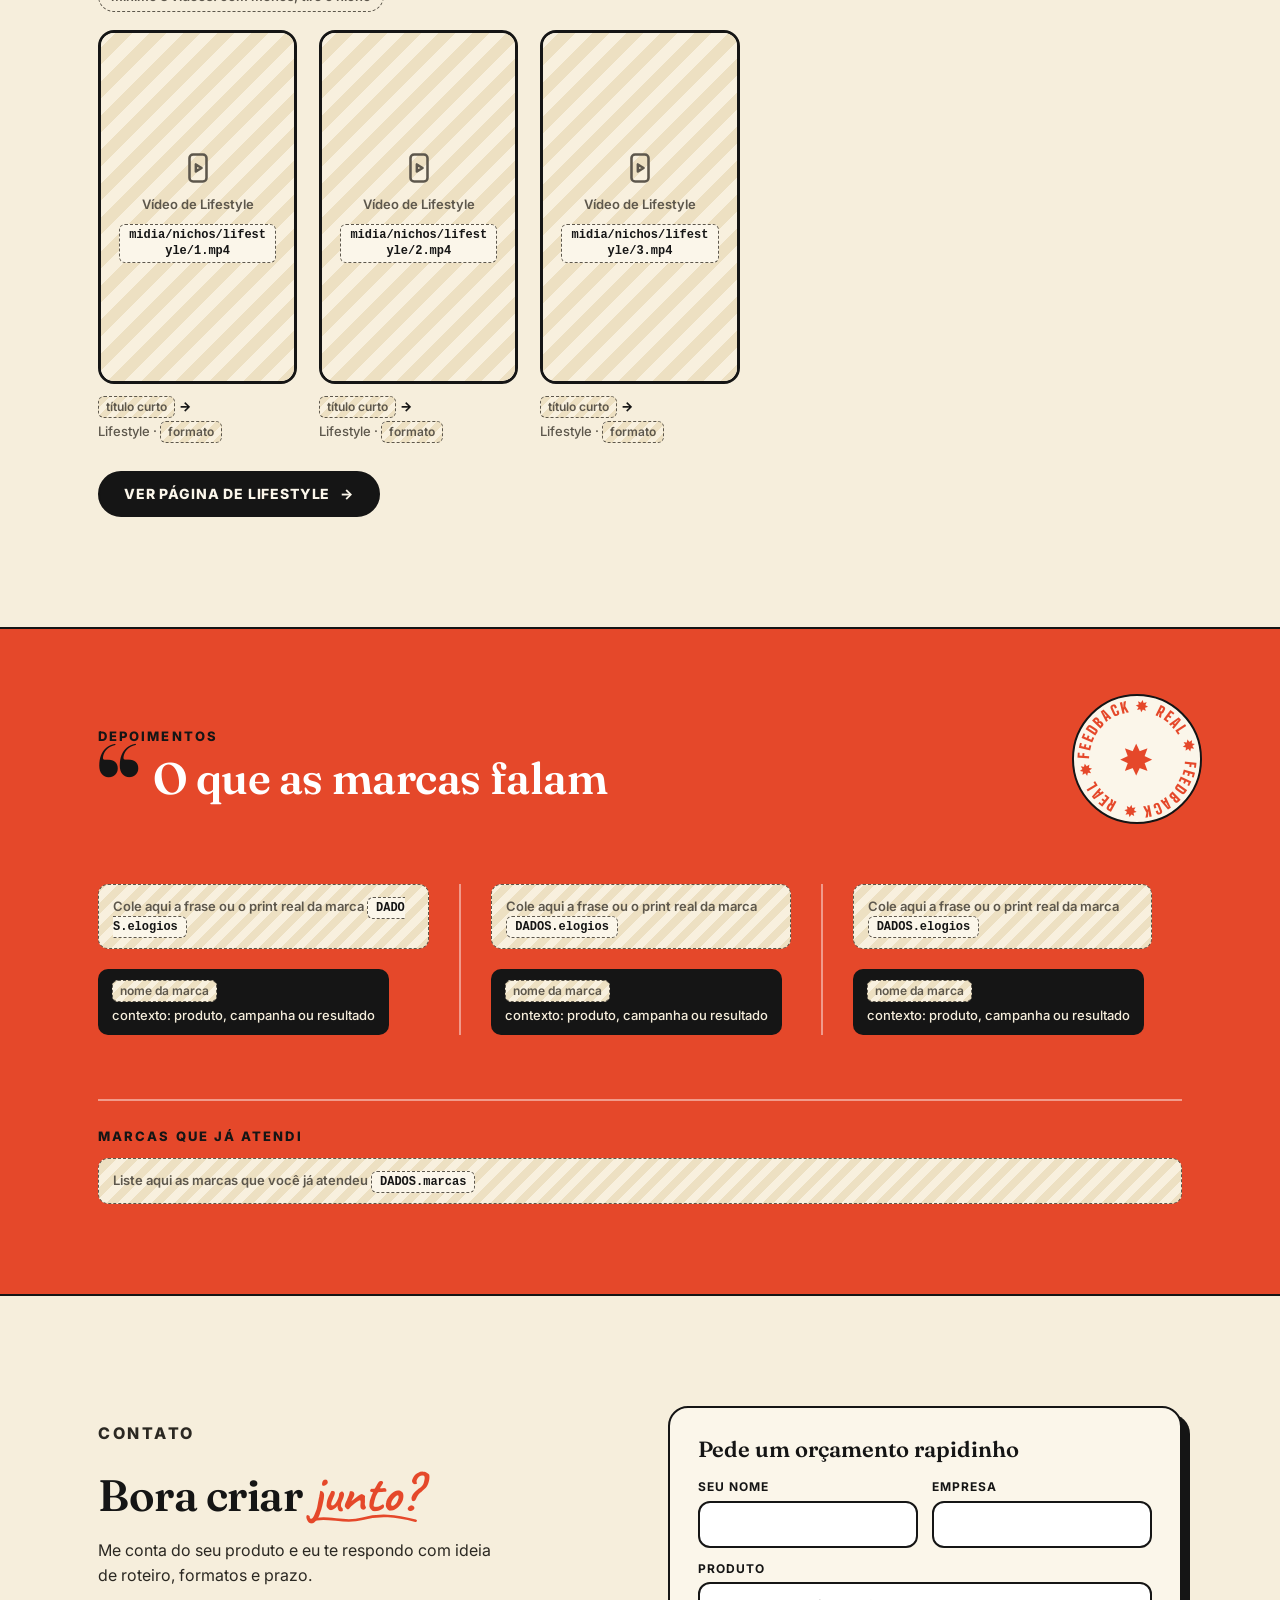
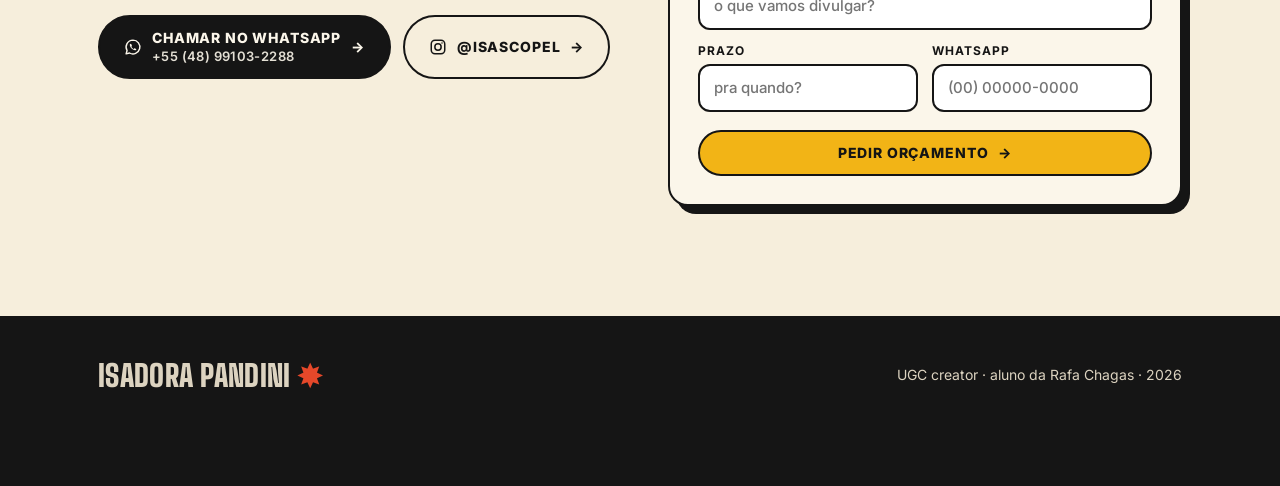
==== commit 98212eec: "Add files via upload" ====
--- a/index.html
+++ b/index.html
@@ -1,1027 +1,51 @@
-<!doctype html>
-<html lang="pt-BR">
-<head>
-<meta charset="utf-8">
-<meta name="viewport" content="width=device-width, initial-scale=1">
-<title>Isadora Pandini · portfólio UGC</title>
-<meta name="description" content="Isadora Pandini, UGC creator de beleza, skincare, comida, fitness, suplementos e pet. Transformo a sua essência em conteúdo que vende.">
-
-<!-- Prévia do link (WhatsApp, Instagram etc.) -->
-<meta property="og:title" content="Isadora Pandini · UGC creator">
-<meta property="og:description" content="Transformo a sua essência em conteúdo que vende.">
-<meta property="og:type" content="website">
-<meta property="og:url" content="https://isapandini.github.io/ugc/">
-<meta property="og:image" content="https://isapandini.github.io/ugc/midia/capa.jpg">
-
-<link rel="preconnect" href="https://fonts.googleapis.com">
-<link rel="preconnect" href="https://fonts.gstatic.com" crossorigin>
-<link href="https://fonts.googleapis.com/css2?family=Big+Shoulders+Display:wght@900&family=Caveat:wght@600;700&family=Fraunces:ital,opsz,wght@0,9..144,500;0,9..144,600;0,9..144,700;1,9..144,500&family=Inter:wght@400;500;600;700;800&display=swap" rel="stylesheet">
-
-<style>
-:root{
-  --creme:#F6EEDC; --creme2:#FBF6EA; --am:#F2B416; --vm:#E5482A; --pt:#151515; --cz:#5D574C;
-  --bs:'Big Shoulders Display', Impact, 'Arial Narrow', sans-serif;
-  --se:'Fraunces', Georgia, serif;
-  --mao:'Caveat', 'Segoe Print', cursive;
-  --tx:'Inter', system-ui, -apple-system, 'Segoe UI', sans-serif;
-  --gut:clamp(16px, 4vw, 48px);
-  --max:1180px;
-}
-*{box-sizing:border-box;margin:0;padding:0}
-html{scroll-behavior:smooth;-webkit-text-size-adjust:100%}
-body{background:var(--creme);color:var(--pt);font:400 16px/1.6 var(--tx);overflow-x:hidden}
-body.travado{overflow:hidden}
-img,video,svg{display:block;max-width:100%}
-a{color:inherit}
-button{font:inherit;color:inherit;cursor:pointer;background:none;border:0}
-:focus-visible{outline:3px solid var(--vm);outline-offset:3px}
-.wrap{max-width:var(--max);margin:0 auto;padding:0 var(--gut)}
-section{scroll-margin-top:72px}
-
-/* ---------- tipografia comum ---------- */
-.kicker{font:800 13px/1.2 var(--tx);letter-spacing:.16em;text-transform:uppercase;color:var(--vm)}
-.tit{font:600 clamp(30px,4.2vw,44px)/1.08 var(--se);letter-spacing:-.01em;margin-top:10px}
-.mao{font-family:var(--mao);font-weight:700;color:var(--vm);font-size:1.22em;line-height:.9;position:relative;display:inline-block;white-space:nowrap}
-.risco{position:absolute;left:-2%;bottom:-8px;width:104%;height:12px;fill:none;stroke:currentColor;stroke-width:3;stroke-linecap:round}
-
-/* ---------- botões ---------- */
-.btn{display:inline-flex;align-items:center;justify-content:center;gap:10px;padding:14px 24px;border-radius:999px;border:2px solid var(--pt);font:800 14px/1 var(--tx);letter-spacing:.06em;text-transform:uppercase;text-decoration:none;transition:transform .2s, box-shadow .2s;white-space:nowrap}
-.btn:hover{transform:translate(-2px,-2px);box-shadow:4px 4px 0 var(--pt)}
-.btn svg{width:18px;height:18px;flex:none}
-.btn-2l{display:flex;flex-direction:column;align-items:flex-start;gap:4px;text-align:left}
-.btn-2l small{font:600 13px/1.1 var(--tx);letter-spacing:.03em;text-transform:none;opacity:.9}
-.btn-am{background:var(--am);color:var(--pt)}
-.btn-pt{background:var(--pt);color:var(--creme2)}
-.btn-pt:hover{box-shadow:4px 4px 0 var(--vm)}
-.btn-ct{background:transparent;color:var(--pt)}
-.btns{display:flex;flex-wrap:wrap;gap:12px}
-
-/* ---------- lacunas listradas (o que ainda falta colocar) ---------- */
-.lacuna{position:absolute;inset:0;display:flex;flex-direction:column;align-items:center;justify-content:center;gap:10px;padding:18px;text-align:center;background:repeating-linear-gradient(-45deg,#EDE0C2 0 12px,#F8F0DE 12px 24px);color:var(--cz);font:600 13px/1.45 var(--tx)}
-.lacuna svg{width:34px;height:34px;fill:none;stroke:var(--cz);stroke-width:1.8;stroke-linecap:round;stroke-linejoin:round}
-.lacuna code,.lac-txt code{font:600 12px/1.3 ui-monospace,Consolas,monospace;background:var(--creme2);border:1px dashed var(--cz);padding:3px 8px;border-radius:6px;color:var(--pt);word-break:break-all}
-.lac-txt{display:block;background:repeating-linear-gradient(-45deg,#EDE0C2 0 8px,#F8F0DE 8px 16px);border:1px dashed var(--cz);border-radius:10px;padding:12px 14px;font:600 13px/1.5 var(--tx);color:var(--cz);font-style:normal;text-transform:none;letter-spacing:0}
-.lac-mini{display:inline-block;background:repeating-linear-gradient(-45deg,#EDE0C2 0 6px,#F8F0DE 6px 12px);border:1px dashed var(--cz);border-radius:6px;padding:1px 7px;font:600 12px/1.5 var(--tx);color:var(--cz);text-transform:none;letter-spacing:0;vertical-align:middle}
-.foto{position:relative;overflow:hidden;background:var(--creme2)}
-.foto img{width:100%;height:100%;object-fit:cover}
-
-/* ---------- menu ---------- */
-.topo{position:sticky;top:0;z-index:50;background:var(--creme);border-bottom:2px solid var(--pt)}
-.topo-in{display:flex;align-items:center;justify-content:space-between;gap:20px;height:68px}
-.logo{font:900 26px/1 var(--bs);text-transform:uppercase;text-decoration:none;display:flex;gap:6px;align-items:center;letter-spacing:.01em;white-space:nowrap}
-.topo-dir{display:flex;align-items:center;gap:14px}
-.idioma{display:inline-flex;flex:none;border:2px solid var(--pt);border-radius:999px;overflow:hidden;background:var(--creme2)}
-.idioma button{padding:8px 11px;font:800 12px/1 var(--tx);letter-spacing:.08em}
-.idioma button:hover{background:var(--am)}
-.idioma button[aria-pressed="true"]{background:var(--pt);color:var(--creme2)}
-.est{color:var(--vm)}
-.nav{display:flex;gap:18px;align-items:center}
-.nav a.l{font:700 13px/1 var(--tx);text-transform:uppercase;letter-spacing:.08em;text-decoration:none;white-space:nowrap}
-.nav a.l:hover{color:var(--vm)}
-.nav .btn{padding:11px 18px;font-size:13px}
-.menu-bt{display:none;padding:10px 16px;border:2px solid var(--pt);border-radius:999px;font:800 13px/1 var(--tx);text-transform:uppercase;letter-spacing:.08em}
-
-/* ---------- 1. capa ---------- */
-.capa{position:relative;overflow:hidden;padding:56px 0 88px}
-.capa-grid{display:grid;grid-template-columns:1.05fr .95fr;gap:48px;align-items:center}
-.nome-wrap{display:flex;align-items:flex-start;gap:14px;margin-top:14px}
-.nome{font:900 clamp(60px,9vw,132px)/.86 var(--bs);text-transform:uppercase;letter-spacing:0}
-.nome span{display:block}
-.selo{flex:none;width:140px;aspect-ratio:1;animation:gira 18s linear infinite}
-.selo svg{width:100%;height:100%}
-.selo text{font:900 22px var(--bs);letter-spacing:.04em;text-transform:uppercase}
-@keyframes gira{to{transform:rotate(360deg)}}
-.pincelada{width:min(430px,92%);height:30px;fill:var(--vm);margin:16px 0 22px}
-.linha{font:600 15px/1.45 var(--tx);color:var(--cz)}
-.linha strong{color:var(--pt)}
-.frase{font:500 clamp(20px,2.1vw,25px)/1.3 var(--se);max-width:28ch;margin-top:8px}
-.provas{list-style:none;display:flex;flex-wrap:wrap;gap:14px 30px;margin:26px 0 30px}
-.provas li{min-width:96px}
-.provas strong{display:block;font:900 36px/1 var(--bs);text-transform:uppercase}
-.provas li > span{display:block;margin-top:4px;font:700 12px/1.3 var(--tx);text-transform:uppercase;letter-spacing:.08em;color:var(--cz)}
-.provas .lac-mini{font-size:12px;margin-bottom:2px}
-.capa-foto{position:relative;width:100%;max-width:480px;aspect-ratio:4/5;justify-self:center}
-.blob{position:absolute;left:-9%;top:-7%;width:118%;height:114%;fill:var(--am)}
-.pontos{position:absolute;left:-12%;top:-4%;width:120px;height:120px}
-.capa-foto .foto{position:absolute;inset:6% 9% 5% 9%;border:3px solid var(--pt);border-radius:220px 220px 18px 18px}
-.capa-foto .foto img{object-position:58% 30%}
-.olho{position:absolute;right:-6%;top:4%;width:118px;z-index:2}
-.risco-pt{position:absolute;left:-8%;bottom:-2%;width:190px;z-index:2;fill:none;stroke:var(--pt);stroke-linecap:round}
-
-/* ---------- 2. sobre ---------- */
-.sobre{padding:110px 0 0}
-.sobre-grid{display:grid;grid-template-columns:.9fr 1.1fr;gap:72px;align-items:center}
-.sobre-foto{position:relative;width:100%;max-width:430px;aspect-ratio:4/5;justify-self:center}
-.sobre-foto .foto{position:absolute;inset:0;border:3px solid var(--pt);border-radius:16px}
-.sobre-foto .foto img{object-position:64% 50%}
-.faixa-lat{position:absolute;left:-20px;top:12%;bottom:12%;width:22px;background:var(--vm);border:2px solid var(--pt);border-radius:4px}
-.coroa{position:absolute;top:-58px;left:30%;width:110px;fill:none;stroke:var(--pt);stroke-width:3.5;stroke-linecap:round;stroke-linejoin:round;transform:rotate(-8deg);z-index:2}
-.texto-sobre{margin-top:22px;font-size:16px;color:#2B2822;max-width:58ch}
-.texto-sobre p+p{margin-top:12px}
-.assina{display:flex;align-items:center;gap:22px;margin-top:24px;flex-wrap:wrap}
-.assinatura{font:700 42px/1 var(--mao);color:var(--pt)}
-.circ-am{width:130px;aspect-ratio:1;transform:rotate(-12deg);flex:none}
-.circ-am text{font:800 15px var(--tx);letter-spacing:.06em;text-transform:uppercase}
-.metodo{display:inline-flex;gap:8px;align-items:center;margin-top:22px;padding:9px 16px;border:2px solid var(--pt);border-radius:999px;background:var(--creme2);font:700 13px/1.35 var(--tx)}
-.faz{background:var(--pt);color:var(--creme);margin-top:110px;padding:80px 0}
-.faz .tit{color:var(--creme)}
-.faz .mao{color:var(--am)}
-.dif{display:grid;grid-template-columns:repeat(3,1fr);margin-top:44px}
-.dif > div{padding:0 32px;border-left:1px solid rgba(246,238,220,.25)}
-.dif > div:first-child{padding-left:0;border-left:0}
-.dif svg{width:42px;height:42px;fill:none;stroke:var(--am);stroke-width:1.8;stroke-linecap:round;stroke-linejoin:round}
-.dif h3{font:600 22px/1.2 var(--se);margin:16px 0 8px;color:var(--creme2)}
-.dif p{font-size:15px;color:#DCD3C0}
-.nums{display:grid;grid-template-columns:repeat(3,1fr);margin-top:56px;padding-top:36px;border-top:1px solid rgba(246,238,220,.25)}
-.nums strong{display:block;font:900 clamp(40px,5vw,60px)/1 var(--bs);color:var(--am);text-transform:uppercase}
-.nums div > span{display:block;margin-top:6px;font:700 13px/1.3 var(--tx);text-transform:uppercase;letter-spacing:.1em;color:var(--creme)}
-
-/* ---------- faixa de marcas ---------- */
-.faixa{background:var(--creme2);border-bottom:2px solid var(--pt);overflow:hidden;padding:18px 0}
-.faixa-trilho{display:flex;width:max-content;animation:rola 40s linear infinite}
-.faixa-grupo{display:flex;align-items:center}
-.faixa-item{display:flex;align-items:center;gap:28px;padding-right:28px;font:900 30px/1 var(--bs);text-transform:uppercase;white-space:nowrap}
-.faixa-item img{height:34px;width:auto;filter:grayscale(1)}
-@keyframes rola{to{transform:translateX(-50%)}}
-.faixa .wrap .lac-txt{text-align:center}
-
-/* ---------- 3. destaques ---------- */
-.dest{padding:110px 0}
-.dest-grid{display:grid;grid-template-columns:.72fr 1.6fr;gap:56px;align-items:center}
-.ondas{width:150px;height:20px;fill:none;stroke:var(--vm);stroke-width:4;stroke-linecap:round;margin:18px 0 22px}
-.dest-txt p{font-size:16px;color:#2B2822;max-width:34ch;margin-bottom:26px}
-.trilho{display:grid;grid-template-columns:1.3fr 1fr 1fr;gap:22px;align-items:end}
-.vcard{min-width:0}
-.vbox{position:relative;display:block;width:100%;aspect-ratio:9/16;border-radius:18px;overflow:hidden;background:var(--pt);border:6px solid var(--pt);text-align:left}
-.vbox.vazio{background:var(--creme2)}
-.vbox video{width:100%;height:100%;object-fit:cover}
-.trilho .vcard:nth-child(1) .vbox{border-color:var(--vm)}
-.trilho .vcard:nth-child(3) .vbox{border-color:var(--am)}
-.vplay{position:absolute;left:50%;top:50%;transform:translate(-50%,-50%);width:58px;height:58px;border-radius:50%;background:rgba(251,246,234,.94);border:2px solid var(--pt);display:grid;place-items:center;transition:opacity .2s}
-.vplay svg{width:20px;height:20px;fill:var(--pt);margin-left:3px}
-.vbox.tocando .vplay{opacity:0}
-.vres{position:absolute;top:10px;left:10px;z-index:2;background:var(--am);color:var(--pt);font:800 12px/1 var(--tx);text-transform:uppercase;letter-spacing:.04em;padding:7px 10px;border-radius:999px;border:2px solid var(--pt)}
-.vcard figcaption{margin-top:12px}
-.vcap-t{font:800 13px/1.35 var(--tx);text-transform:uppercase;letter-spacing:.06em}
-.vcap-m{font:500 13px/1.4 var(--tx);color:var(--cz);margin-top:3px}
-
-/* ---------- 4. nichos ---------- */
-.nichos{padding:0 0 110px}
-.abas{display:flex;flex-wrap:wrap;gap:10px;margin:30px 0 28px}
-.aba{padding:11px 20px;border:2px solid var(--pt);border-radius:999px;font:700 13px/1 var(--tx);text-transform:uppercase;letter-spacing:.06em;white-space:nowrap;transition:background .2s}
-.aba:hover{background:var(--creme2)}
-.aba[aria-selected="true"]{background:var(--am)}
-.aviso{display:inline-block;margin-bottom:18px;padding:6px 12px;border:1px dashed var(--cz);border-radius:999px;font:600 13px/1.4 var(--tx);color:var(--cz)}
-.grade{display:grid;grid-template-columns:repeat(auto-fill,minmax(180px,1fr));gap:22px}
-.grade .vbox{border-width:3px;border-radius:16px}
-
-/* ---------- 5. o que as marcas falam ---------- */
-.elog{position:relative;overflow:hidden;background:var(--vm);color:#fff;padding:100px 0 90px;border-top:2px solid var(--pt);border-bottom:2px solid var(--pt)}
-.elog .kicker{color:var(--pt)}
-.elog .tit{color:#fff;display:flex;align-items:flex-start;gap:12px}
-.aspas{font:700 110px/.7 var(--se);color:var(--pt)}
-.selo-branco{position:absolute;right:6%;top:64px;width:132px}
-.depo{display:grid;grid-template-columns:repeat(3,1fr);margin-top:52px}
-.depo article{padding:0 30px;border-left:2px solid rgba(255,255,255,.45)}
-.depo article:first-child{padding-left:0;border-left:0}
-.depo blockquote{font:600 20px/1.45 var(--se);color:#fff}
-.depo .print{margin-top:12px;border:2px solid var(--pt);border-radius:12px;overflow:hidden;background:#fff}
-.depo .print img{width:100%}
-.quem{display:inline-block;margin-top:20px;background:var(--pt);padding:10px 14px;border-radius:10px}
-.quem b{display:block;font:900 20px/1 var(--bs);color:var(--am);text-transform:uppercase;letter-spacing:.02em}
-.quem small{display:block;margin-top:5px;font:500 13px/1.35 var(--tx);color:var(--creme)}
-.atend{margin-top:64px;padding-top:28px;border-top:2px solid rgba(255,255,255,.45)}
-.atend-lista{display:flex;flex-wrap:wrap;align-items:center;gap:6px 18px;margin-top:14px;font:900 clamp(26px,3vw,36px)/1.1 var(--bs);text-transform:uppercase;color:#fff;list-style:none}
-.atend-lista .est{color:var(--pt)}
-
-/* ---------- 6. contato ---------- */
-.contato{padding:110px 0}
-.ct-grid{display:grid;grid-template-columns:1fr 1fr;gap:56px;align-items:start}
-.ct-grid.so{grid-template-columns:1fr}
-.ct-txt p{font-size:16px;color:#2B2822;max-width:40ch;margin:18px 0 26px}
-.form{background:var(--creme2);border:2px solid var(--pt);border-radius:20px;padding:28px;box-shadow:8px 8px 0 var(--pt)}
-.form h3{font:600 22px/1.2 var(--se);margin-bottom:18px}
-.campos{display:grid;grid-template-columns:1fr 1fr;gap:14px}
-.campos .cheio{grid-column:1/-1}
-.form label{display:block;font:700 12px/1.2 var(--tx);text-transform:uppercase;letter-spacing:.08em;margin-bottom:6px}
-.form input{width:100%;padding:12px 14px;border:2px solid var(--pt);border-radius:12px;background:#fff;font:500 15px/1.3 var(--tx);color:var(--pt)}
-.form .btn{margin-top:18px;width:100%}
-.form-ok{font:600 26px/1.3 var(--se);padding:26px 0}
-.form-erro{margin-top:16px;font-size:14px}
-.form-erro .btn{margin-top:10px;width:auto}
-.gotcha{position:absolute;left:-9999px;width:1px;height:1px;overflow:hidden}
-.cta-am{position:relative;overflow:hidden;background:var(--am);margin-top:100px;padding:84px 0;border-top:2px solid var(--pt)}
-.cta-am .tit{max-width:15ch;margin:0 0 30px;position:relative;z-index:1}
-.cta-am .mao{color:var(--pt)}
-.cta-am .btns{position:relative;z-index:1}
-.explosao{position:absolute;right:7%;top:50%;width:250px;transform:translateY(-50%) rotate(8deg);fill:var(--vm);stroke:var(--pt);stroke-width:3}
-.rodape{background:var(--pt);color:var(--creme);padding:44px 0 96px}
-.rodape .wrap{display:flex;flex-wrap:wrap;justify-content:space-between;align-items:center;gap:14px}
-.rodape .logo{font-size:30px}
-.rodape p{font-size:14px;color:#DCD3C0}
-
-/* ---------- WhatsApp fixo ---------- */
-.zap{position:fixed;right:16px;bottom:16px;z-index:60;width:52px;height:52px;border-radius:50%;background:var(--pt);color:var(--am);display:grid;place-items:center;border:2px solid var(--am);box-shadow:0 6px 18px rgba(0,0,0,.25);transition:transform .2s}
-.zap:hover{transform:scale(1.07)}
-.zap svg{width:26px;height:26px}
-
-/* ---------- player ---------- */
-.player{position:fixed;inset:0;z-index:100;background:rgba(21,21,21,.88);display:flex;align-items:center;justify-content:center;padding:20px}
-.player[hidden]{display:none}
-.player-box{position:relative;height:min(86vh,820px);aspect-ratio:9/16;max-width:100%}
-.player-box video{width:100%;height:100%;object-fit:contain;background:#000;border-radius:16px;border:3px solid var(--am)}
-.player-x{position:absolute;top:-14px;right:-14px;width:44px;height:44px;border-radius:50%;background:var(--am);border:2px solid var(--pt);font:700 26px/1 var(--tx);display:grid;place-items:center;z-index:2}
-.player-tit{position:absolute;left:0;right:0;bottom:-34px;text-align:center;color:var(--creme);font:700 13px/1.3 var(--tx);text-transform:uppercase;letter-spacing:.06em}
-
-/* ---------- responsivo ---------- */
-@media (max-width:1179px){
-  .nav{display:none;position:absolute;top:68px;left:0;right:0;flex-direction:column;align-items:stretch;gap:0;background:var(--creme);padding:6px var(--gut) 20px;border-bottom:2px solid var(--pt)}
-  .nav.aberto{display:flex}
-  .nav a.l{padding:15px 0;border-bottom:1px solid rgba(21,21,21,.15);font-size:14px}
-  .nav .btn{margin-top:16px}
-  .menu-bt{display:inline-flex}
-}
-@media (max-width:860px){
-  .capa-grid,.sobre-grid,.dest-grid,.ct-grid{grid-template-columns:1fr}
-  .capa-foto{margin-top:30px;max-width:420px}
-  .sobre-foto{max-width:380px;margin-top:40px}
-  .sobre-grid{gap:56px}
-  .depo{grid-template-columns:1fr;gap:34px}
-  .depo article{padding:26px 0 0;border-left:0;border-top:2px solid rgba(255,255,255,.45)}
-  .depo article:first-child{padding-top:0;border-top:0}
-  .selo-branco{width:104px;top:40px}
-  .explosao{width:170px;right:-30px;top:auto;bottom:-40px;transform:rotate(8deg)}
-}
-@media (max-width:760px){
-  .trilho{display:flex;overflow-x:auto;scroll-snap-type:x mandatory;gap:16px;padding-bottom:12px;margin:0 calc(-1 * var(--gut));padding-left:var(--gut);padding-right:var(--gut);scrollbar-width:thin}
-  .trilho .vcard{flex:0 0 68%;scroll-snap-align:center}
-  .trilho .vcard:nth-child(1){flex-basis:76%}
-  .dif{grid-template-columns:1fr;gap:30px}
-  .dif > div{padding:26px 0 0;border-left:0;border-top:1px solid rgba(246,238,220,.25)}
-  .dif > div:first-child{padding-top:0;border-top:0}
-}
-@media (max-width:520px){
-  :root{--gut:16px}
-  .capa{padding:34px 0 64px}
-  .topo-in{height:60px}
-  .nav{top:60px}
-  .logo{font-size:20px}
-  .topo-dir{gap:8px}
-  .idioma button{padding:7px 9px}
-  .menu-bt{padding:9px 12px}
-  .selo{width:110px}
-  .nome-wrap{gap:10px}
-  .provas{gap:14px 22px}
-  .provas strong{font-size:30px}
-  .btns .btn{flex:1 1 100%}
-  .sobre,.contato{padding-top:80px}
-  .faz,.elog{padding:64px 0}
-  .dest{padding:80px 0}
-  .nichos{padding-bottom:80px}
-  .abas{flex-wrap:nowrap;overflow-x:auto;margin-left:-16px;margin-right:-16px;padding:2px 16px 8px}
-  .grade{grid-template-columns:1fr 1fr;gap:14px}
-  .nums{grid-template-columns:1fr;gap:22px}
-  .campos{grid-template-columns:1fr}
-  .form{padding:20px;box-shadow:5px 5px 0 var(--pt)}
-  .faixa-item{font-size:24px}
-  .elog .tit{padding-right:90px}
-  .selo-branco{width:90px;right:12px;top:30px}
-  .cta-am{padding:64px 0 120px}
-  .coroa{width:84px;top:-44px}
-  .faixa-lat{left:-10px;width:16px}
-}
-@media (prefers-reduced-motion: reduce){
-  html{scroll-behavior:auto}
-  *,*::before,*::after{animation:none !important;transition:none !important}
-  .faixa-trilho{flex-wrap:wrap;width:auto}
-  .faixa-grupo[aria-hidden="true"]{display:none}
-}
-</style>
-</head>
-<body>
-
-<header class="topo" id="topo"></header>
-<main>
-  <section id="capa" class="capa"></section>
-  <section id="sobre" class="sobre"></section>
-  <div id="faixa" class="faixa" aria-label="Marcas que já atendi"></div>
-  <section id="destaques" class="dest"></section>
-  <section id="nichos" class="nichos"></section>
-  <section id="marcas" class="elog"></section>
-  <section id="contato" class="contato"></section>
-</main>
-<footer class="rodape" id="rodape"></footer>
-<a class="zap" id="zap" target="_blank" rel="noopener"></a>
-
-<div class="player" id="player" hidden role="dialog" aria-modal="true" aria-label="Vídeo">
-  <div class="player-box">
-    <button class="player-x" id="player-x" type="button" aria-label="Fechar vídeo">×</button>
-    <video id="player-video" controls playsinline preload="none"></video>
-    <p class="player-tit" id="player-tit"></p>
-  </div>
-</div>
-
-<noscript><p style="padding:24px;font:16px sans-serif">Ative o JavaScript para ver o portfólio.</p></noscript>
-
-<script>
-/* =====================================================================
-   MONTAGEM DA PÁGINA. Você não precisa mexer aqui:
-   tudo o que muda fica no objeto DADOS, lá no FIM deste arquivo.
-   ===================================================================== */
-
-const reduz = window.matchMedia('(prefers-reduced-motion: reduce)').matches;
-const temMouse = window.matchMedia('(hover: hover) and (pointer: fine)').matches;
-
-const IC = {
-  foto:'<svg viewBox="0 0 24 24"><rect x="3" y="6" width="18" height="14" rx="3"/><circle cx="12" cy="13" r="3.6"/><path d="M8.5 6l1.5-2.5h4L15.5 6"/></svg>',
-  video:'<svg viewBox="0 0 24 24"><rect x="6" y="2.5" width="12" height="19" rx="2.5"/><path d="M10.5 9.5v5l4-2.5z"/></svg>',
-  play:'<svg viewBox="0 0 24 24"><path d="M6 3.5v17l14-8.5z"/></svg>',
-  zap:'<svg viewBox="0 0 24 24"><path d="M12 2.8a9.2 9.2 0 0 0-7.9 13.9L2.8 21.2l4.6-1.2A9.2 9.2 0 1 0 12 2.8z" fill="none" stroke="currentColor" stroke-width="1.9" stroke-linejoin="round"/><path d="M8.6 7.6c-.4 0-.9.4-.9 1.3 0 2.9 3.3 7 7.1 7.4.9.1 1.6-.6 1.6-1.1 0-.3-.1-.5-.3-.6l-1.8-.9c-.3-.1-.5 0-.7.2l-.6.8c-1.3-.5-2.6-1.7-3.2-3l.7-.7c.2-.2.2-.5.1-.7l-.8-1.9c-.1-.3-.4-.4-.7-.4z" fill="currentColor"/></svg>',
-  insta:'<svg viewBox="0 0 24 24" fill="none" stroke="currentColor" stroke-width="2"><rect x="3" y="3" width="18" height="18" rx="5"/><circle cx="12" cy="12" r="4.2"/><circle cx="17.3" cy="6.7" r="1" fill="currentColor" stroke="none"/></svg>',
-  mail:'<svg viewBox="0 0 24 24" fill="none" stroke="currentColor" stroke-width="2"><rect x="3" y="5" width="18" height="14" rx="2.5"/><path d="M3.5 6.5l8.5 7 8.5-7"/></svg>',
-  alvo:'<svg viewBox="0 0 48 48"><circle cx="24" cy="24" r="19"/><circle cx="24" cy="24" r="11.5"/><circle cx="24" cy="24" r="4"/><path d="M24 24l15-15M33 8.5l6.5.5.5 6.5"/></svg>',
-  roteiro:'<svg viewBox="0 0 48 48"><path d="M11 5h19l8 8v30H11z"/><path d="M30 5v8h8M17 21h15M17 28h15M17 35h9"/><path d="M33 31l6 6-3 3-6-6z"/></svg>',
-  edicao:'<svg viewBox="0 0 48 48"><rect x="13" y="4" width="22" height="40" rx="4"/><path d="M21 18v12l9-6z"/><path d="M4 16c2 2 2 14 0 16M44 16c-2 2-2 14 0 16"/></svg>'
-};
-
-/* ---------- idiomas: textos fixos da página em português e inglês ---------- */
-let LANG = 'pt';
-const T = {
-  pt: {
-    secoes:'Seções', sobre:'Sobre mim', destaques:'Destaques', nichos:'Nichos', marcasTit:'O que as marcas falam', contato:'Contato',
-    falarComigo:'Falar comigo', menu:'Menu', fechar:'Fechar',
-    linha:'UGC creator de ', verVideos:'Ver meus melhores vídeos',
-    oie:'Oie, sou a ', metodo:'Formado no Método Profissão do Futuro · aluno da Rafa Chagas', circulo:'Aluno da Rafa Chagas · formado no método ✸ ',
-    fazTit:'O que eu faço pela ', fazMao:'sua marca',
-    destTit:'Meus melhores vídeos', destP:'Gancho forte, roteiro com estratégia e edição pronta pra anúncio. Clique no vídeo pra assistir com som.', querUm:'Quero um assim',
-    nichosK:'Conteúdo por nichos', nichosTit:'Ache o vídeo do ', nichosMao:'seu nicho',
-    depo:'Depoimentos', atend:'Marcas que já atendi', seloFeedback:'Feedback ✸ real ✸ feedback ✸ real ✸ ',
-    ctTit:'Bora criar ', ctMao:'junto?', ctP:'Me conta do seu produto e eu te respondo com ideia de roteiro, formatos e prazo.',
-    btnZap:'Chamar no WhatsApp', btnMail:'Mandar e-mail', assuntoMail:'Vídeos UGC pra minha marca',
-    msgZap:'Oi, NOME! Vi seu portfólio e quero conversar sobre vídeos pra minha marca.',
-    formTit:'Pede um orçamento rapidinho', fNome:'Seu nome', fEmpresa:'Empresa', fProduto:'Produto', fProdutoPh:'o que vamos divulgar?', fPrazo:'Prazo', fPrazoPh:'pra quando?', fZap:'WhatsApp',
-    fEnviar:'Pedir orçamento', fErro:'Não consegui enviar agora. Me chama direto:', formOk:'Recebi! Te chamo em breve.',
-    ctaTit:'Bora fazer um vídeo que ', ctaMao:'vende?', rodape:'UGC creator · aluno da Rafa Chagas', assistir:'Assistir com som'
-  },
-  en: {
-    secoes:'Sections', sobre:'About me', destaques:'Highlights', nichos:'Niches', marcasTit:'What brands say', contato:'Contact',
-    falarComigo:'Let’s talk', menu:'Menu', fechar:'Close',
-    linha:'UGC creator for ', verVideos:'See my best videos',
-    oie:'Hi, I’m ', metodo:'Graduate of the Profissão do Futuro Method · Rafa Chagas student', circulo:'Rafa Chagas student · method graduate ✸ ',
-    fazTit:'What I do for ', fazMao:'your brand',
-    destTit:'My best videos', destP:'Strong hook, strategic script and ad-ready editing. Click a video to watch it with sound.', querUm:'I want one like this',
-    nichosK:'Content by niche', nichosTit:'Find the video for ', nichosMao:'your niche',
-    depo:'Testimonials', atend:'Brands I’ve worked with', seloFeedback:'Real ✸ feedback ✸ real ✸ feedback ✸ ',
-    ctTit:'Let’s create ', ctMao:'together?', ctP:'Tell me about your product and I’ll reply with a script idea, formats and timeline.',
-    btnZap:'Message me on WhatsApp', btnMail:'Send an email', assuntoMail:'UGC videos for my brand',
-    msgZap:'Hi, NOME! I saw your portfolio and would like to talk about videos for my brand.',
-    formTit:'Get a quick quote', fNome:'Your name', fEmpresa:'Company', fProduto:'Product', fProdutoPh:'what are we promoting?', fPrazo:'Deadline', fPrazoPh:'when do you need it?', fZap:'WhatsApp',
-    fEnviar:'Request a quote', fErro:'I couldn’t send it right now. Message me directly:', formOk:'Got it! I’ll reach out soon.',
-    ctaTit:'Let’s make a video that ', ctaMao:'sells?', rodape:'UGC creator · Rafa Chagas student', assistir:'Watch with sound'
-  }
-};
-function t(k){ const v = T[LANG] && T[LANG][k]; return v != null ? v : T.pt[k]; }
-function traducao(){ return (LANG === 'en' && DADOS.en) ? DADOS.en : null; }
-function d(campo){ const tr = traducao(); return (tr && tr[campo]) ? tr[campo] : DADOS[campo]; }
-function lista(campo){
-  const base = DADOS[campo] || [], tr = traducao(), extra = tr && tr[campo];
-  if (!extra) return base;
-  return base.map((x, i) => {
-    const o = Object.assign({}, x), e = extra[i] || {};
-    Object.keys(e).forEach(k => { if (e[k] !== '' && e[k] != null) o[k] = e[k]; });
-    return o;
-  });
-}
-function nomeNicho(i){ const tr = traducao(), e = tr && tr.nichos && tr.nichos[i]; return (e && e.nome) || DADOS.nichos[i].nome; }
-function idiomaInicial(){
-  let l = '';
-  try { l = new URLSearchParams(location.search).get('lang') || ''; } catch (e) {}
-  if (!l) { try { l = localStorage.getItem('idioma') || ''; } catch (e) {} }
-  return l === 'en' ? 'en' : 'pt';
-}
-
-function esc(s){ return String(s == null ? '' : s).replace(/[&<>"']/g, c => ({'&':'&amp;','<':'&lt;','>':'&gt;','"':'&quot;',"'":'&#39;'}[c])); }
-function slug(s){ return String(s || '').normalize('NFD').replace(/[\u0300-\u036f]/g,'').toLowerCase().replace(/[^a-z0-9]+/g,'-').replace(/^-+|-+$/g,''); }
-function primeiroNome(){ return (DADOS.nome || '').trim().split(/\s+/)[0] || ''; }
-function seta(){ return ' <span aria-hidden="true">→</span>'; }
-
-/* Link do WhatsApp com a mensagem pronta (ou e-mail, se não houver WhatsApp) */
-function linkContato(){
-  const msg = t('msgZap').replace('NOME', primeiroNome());
-  let num = String(DADOS.whatsapp || '').replace(/\D/g,'');
-  if (num) {
-    if (num.length <= 11) num = '55' + num;
-    return { tipo:'zap', href:'https://wa.me/' + num + '?text=' + encodeURIComponent(msg), rotulo:t('btnZap') };
-  }
-  if (DADOS.email) {
-    return { tipo:'mail', href:'mailto:' + DADOS.email + '?subject=' + encodeURIComponent(t('assuntoMail')) + '&body=' + encodeURIComponent(msg), rotulo:t('btnMail') };
-  }
-  return { tipo:'mail', href:'#contato', rotulo:t('falarComigo') };
-}
-function btnContato(classe){
-  const c = linkContato();
-  const ext = c.tipo === 'zap' ? ' target="_blank" rel="noopener"' : '';
-  const num = c.tipo === 'zap' ? numeroVisivel() : '';
-  const rotulo = num ? '<span class="btn-2l"><span>' + esc(c.rotulo) + '</span><small>' + esc(num) + '</small></span>' : esc(c.rotulo);
-  return '<a class="btn ' + classe + '" href="' + esc(c.href) + '"' + ext + '>' + (c.tipo === 'zap' ? IC.zap : IC.mail) + rotulo + seta() + '</a>';
-}
-/* Número do WhatsApp escrito bonito no botão: +55 (48) 99103-2288 */
-function numeroVisivel(){
-  let n = String(DADOS.whatsapp || '').replace(/\D/g,'');
-  if (!n) return '';
-  if (n.length <= 11) n = '55' + n;
-  const m = n.match(/^(\d{2})(\d{2})(\d{4,5})(\d{4})$/);
-  return m ? '+' + m[1] + ' (' + m[2] + ') ' + m[3] + '-' + m[4] : '+' + n;
-}
-
-/* Lacunas listradas: aparecem enquanto a foto/vídeo/texto não existe */
-function lacuna(dica, arquivo, tipo){
-  return '<div class="lacuna">' + (tipo === 'video' ? IC.video : IC.foto) +
-    '<span>' + esc(dica) + '</span>' + (arquivo ? '<code>' + esc(arquivo) + '</code>' : '') + '</div>';
-}
-function lacTxt(dica, campo){
-  return '<span class="lac-txt">' + esc(dica) + (campo ? ' <code>' + esc(campo) + '</code>' : '') + '</span>';
-}
-function lacMini(t){ return '<span class="lac-mini">' + esc(t) + '</span>'; }
-
-function foto(src, alt, dica, arquivo){
-  if (!src) return '<div class="foto">' + lacuna(dica, arquivo, 'foto') + '</div>';
-  return '<div class="foto"><img src="' + esc(src) + '" alt="' + esc(alt) + '" data-dica="' + esc(dica) + '" data-arq="' + esc(src) + '" onerror="fotoFalhou(this)"></div>';
-}
-function fotoFalhou(img){
-  const box = img.parentNode;
-  box.innerHTML = lacuna(img.dataset.dica, img.dataset.arq, 'foto');
-}
-
-/* Link de Reels/TikTok/Drive não toca na tag video: vira lacuna e aviso no console */
-const faltando = [];
-function ehMp4(src){ return !/^https?:\/\//i.test(src) || /\.mp4(\?|#|$)/i.test(src); }
-
-function cardVideo(v, o){
-  v = v || {};
-  const src = String(v.video || '').trim();
-  const titulo = String(v.titulo || '').trim();
-  let caixa;
-  if (!src || !ehMp4(src)) {
-    if (src) faltando.push(src);
-    caixa = '<div class="vbox vazio">' + lacuna(src ? 'Esse link não toca aqui. Baixe o vídeo e coloque o .mp4 em ' + o.arq : o.dica, src ? '' : o.arq, 'video') + '</div>';
-  } else {
-    caixa = '<button type="button" class="vbox" data-src="' + esc(src) + '" data-titulo="' + esc(titulo || o.reserva) + '" aria-label="' + t('assistir') + ': ' + esc(titulo || o.reserva) + '">' +
-      '<video muted playsinline loop preload="metadata"' + (v.capa ? ' poster="' + esc(v.capa) + '"' : '') +
-      (o.auto && !reduz ? ' autoplay data-auto' : '') +
-      ' src="' + esc(src) + '#t=0.1" data-dica="' + esc(o.dica) + '" data-arq="' + esc(src) + '" onerror="videoFalhou(this)"></video>' +
-      '<span class="vplay" aria-hidden="true">' + IC.play + '</span>' +
-      (v.res ? '<span class="vres">✸ ' + esc(v.res) + '</span>' : '') +
-    '</button>';
-  }
-  const meta = [v.nicho || o.nicho, v.formato].filter(Boolean).map(esc);
-  if (!v.formato) meta.push(lacMini('formato'));
-  if (!(v.nicho || o.nicho)) meta.unshift(lacMini('nicho'));
-  return '<figure class="vcard">' + caixa +
-    '<figcaption><p class="vcap-t">' + (titulo ? esc(titulo) : lacMini('título curto')) + seta() + '</p>' +
-    '<p class="vcap-m">' + meta.join(' · ') + '</p></figcaption></figure>';
-}
-function videoFalhou(video){
-  const box = video.closest('.vbox');
-  if (!box) return;
-  const div = document.createElement('div');
-  div.className = 'vbox vazio';
-  div.innerHTML = lacuna(video.dataset.dica, video.dataset.arq, 'video');
-  box.replaceWith(div);
-  const painel = div.closest('.painel');
-  if (painel) conferirMinimo(painel);
-}
-function conferirMinimo(painel){
-  const aviso = painel.querySelector('.aviso');
-  if (aviso) aviso.hidden = painel.querySelectorAll('video').length >= 3;
-}
-
-/* Selo redondo com texto girando em volta */
-let seloN = 0;
-function selo(texto, fundo, cor, estrela){
-  const id = 'selo' + (++seloN);
-  return '<svg viewBox="0 0 200 200" aria-hidden="true"><defs><path id="' + id + '" d="M100,100 m-72,0 a72,72 0 1,1 144,0 a72,72 0 1,1 -144,0"/></defs>' +
-    '<circle cx="100" cy="100" r="97" fill="' + fundo + '" stroke="#151515" stroke-width="3"/>' +
-    '<text fill="' + cor + '"><textPath href="#' + id + '" textLength="448" lengthAdjust="spacing">' + esc(texto) + '</textPath></text>' +
-    '<text x="100" y="124" text-anchor="middle" fill="' + estrela + '" style="font:900 64px var(--tx)">✸</text></svg>';
-}
-function sublinhado(){ return '<svg class="risco" viewBox="0 0 120 14" preserveAspectRatio="none" aria-hidden="true"><path d="M2 9 C 20 2, 38 13, 58 7 S 96 3, 118 9"/></svg>'; }
-
-/* ---------- partes da página ---------- */
-function montarMenu(){
-  const links = [['#sobre', t('sobre')],['#destaques', t('destaques')],['#nichos', t('nichos')],['#marcas', t('marcasTit')],['#contato', t('contato')]];
-  document.getElementById('topo').innerHTML =
-    '<div class="wrap topo-in">' +
-      '<a class="logo" href="#capa">' + esc(DADOS.nome) + ' <span class="est" aria-hidden="true">✸</span></a>' +
-      '<div class="topo-dir">' +
-        '<nav class="nav" id="nav" aria-label="' + t('secoes') + '">' +
-          links.map(l => '<a class="l" href="' + l[0] + '">' + esc(l[1]) + '</a>').join('') +
-          '<a class="btn btn-am" href="#contato">' + t('falarComigo') + seta() + '</a>' +
-        '</nav>' +
-        '<div class="idioma" role="group" aria-label="Idioma / Language">' +
-          ['pt','en'].map(l => '<button type="button" data-lang="' + l + '" aria-pressed="' + (LANG === l) + '" aria-label="' + (l === 'en' ? 'English' : 'Português') + '">' + l.toUpperCase() + '</button>').join('') +
-        '</div>' +
-        '<button class="menu-bt" type="button" aria-expanded="false" aria-controls="nav">' + t('menu') + '</button>' +
-      '</div>' +
-    '</div>';
-  const bt = document.querySelector('.menu-bt'), nav = document.getElementById('nav');
-  bt.addEventListener('click', () => { const ab = nav.classList.toggle('aberto'); bt.setAttribute('aria-expanded', ab); bt.textContent = ab ? t('fechar') : t('menu'); });
-  nav.addEventListener('click', e => { if (e.target.closest('a')) { nav.classList.remove('aberto'); bt.setAttribute('aria-expanded', false); bt.textContent = t('menu'); } });
-  document.querySelectorAll('.idioma button').forEach(b => b.addEventListener('click', () => trocarIdioma(b.dataset.lang)));
-}
-
-function numeroProva(p){
-  return p.numero ? esc(p.numero) : lacMini(p.dica || 'número');
-}
-
-function montarCapa(){
-  const palavras = (DADOS.nome || '').trim().split(/\s+/);
-  document.getElementById('capa').innerHTML =
-    '<div class="wrap capa-grid">' +
-      '<div class="capa-txt">' +
-        '<p class="kicker">UGC creator</p>' +
-        '<div class="nome-wrap"><h1 class="nome">' + palavras.map(p => '<span>' + esc(p) + '</span>').join('') + '</h1>' +
-          '<div class="selo" title="Aluno Rafa Chagas">' + selo('Brilho ✸ Aluno Rafa Chagas ✸ ', '#E5482A', '#FBF6EA', '#151515') + '</div></div>' +
-        '<svg class="pincelada" viewBox="0 0 420 40" preserveAspectRatio="none" aria-hidden="true"><path d="M6 20 C 70 6, 170 3, 260 9 C 320 12, 380 7, 414 13 C 409 20, 404 24, 411 30 C 330 28, 240 35, 150 32 C 90 31, 40 37, 8 34 C 14 29, 1 25, 6 20 Z"/></svg>' +
-        '<p class="linha">' + t('linha') + (d('nichosResumo') ? '<strong>' + esc(d('nichosResumo')) + '</strong>' : lacMini('seus nichos')) + '</p>' +
-        '<p class="frase">' + (d('frase') ? esc(d('frase')) : lacMini('frase curta do que você faz pela marca')) + '</p>' +
-        '<ul class="provas">' + lista('provas').map(p => '<li><strong>' + numeroProva(p) + '</strong><span>' + esc(p.rotulo) + '</span></li>').join('') + '</ul>' +
-        '<div class="btns"><a class="btn btn-am" href="#destaques">' + t('verVideos') + seta() + '</a><a class="btn btn-ct" href="#contato">' + t('falarComigo') + seta() + '</a></div>' +
-      '</div>' +
-      '<div class="capa-foto">' +
-        '<svg class="blob" viewBox="0 0 500 520" preserveAspectRatio="none" aria-hidden="true"><path d="M58 118 C 92 38, 214 8, 322 26 C 424 44, 494 112, 482 218 C 474 296, 502 372, 436 446 C 366 516, 244 506, 150 482 C 66 462, 8 396, 18 304 C 26 226, 24 182, 58 118 Z"/><path d="M470 120 C 490 140, 498 170, 492 196" fill="none" stroke="#F2B416" stroke-width="14" stroke-linecap="round"/></svg>' +
-        '<svg class="pontos" viewBox="0 0 120 120" aria-hidden="true"><defs><pattern id="pt" width="15" height="15" patternUnits="userSpaceOnUse"><circle cx="3" cy="3" r="2.4" fill="#151515"/></pattern></defs><rect width="120" height="120" fill="url(#pt)"/></svg>' +
-        foto(DADOS.fotoCapa, 'Foto de ' + DADOS.nome, 'Retrato com rosto, luz natural e ambiente real. Sem selfie: a capa mostra o seu nível', DADOS.fotoCapa || 'midia/capa.jpg') +
-        '<svg class="olho" viewBox="0 0 120 84" aria-hidden="true"><path d="M8 48 Q60 6 112 48 Q60 84 8 48 Z" fill="#FBF6EA" stroke="#E5482A" stroke-width="4.5" stroke-linejoin="round"/><circle cx="60" cy="47" r="15" fill="#E5482A"/><circle cx="60" cy="47" r="6.5" fill="#151515"/><circle cx="64" cy="43" r="2.4" fill="#FBF6EA"/><g stroke="#E5482A" stroke-width="4.5" stroke-linecap="round"><path d="M22 36 L13 23"/><path d="M40 25 L35 10"/><path d="M60 21 L60 5"/><path d="M80 25 L85 10"/><path d="M98 36 L107 23"/></g></svg>' +
-        '<svg class="risco-pt" viewBox="0 0 200 70" aria-hidden="true"><path d="M10 50 C 50 20, 100 58, 190 18" stroke-width="13"/><path d="M30 64 C 70 48, 120 66, 170 46" stroke-width="5"/></svg>' +
-      '</div>' +
-    '</div>';
-}
-
-function montarSobre(){
-  const sobre = d('sobreTexto');
-  const texto = sobre
-    ? sobre.split(/\n\s*\n/).map(p => '<p>' + esc(p.trim()) + '</p>').join('')
-    : lacTxt('Escreva em primeira pessoa: quem você é, onde mora, sua rotina e por que as marcas de ' + (DADOS.nichosResumo || 'seu nicho') + ' combinam com você.', 'DADOS.sobreTexto');
-  document.getElementById('sobre').innerHTML =
-    '<div class="wrap sobre-grid">' +
-      '<div class="sobre-foto">' +
-        '<span class="faixa-lat" aria-hidden="true"></span>' +
-        '<svg class="coroa" viewBox="0 0 104 64" aria-hidden="true"><path d="M10 52 L16 14 L36 38 L52 6 L68 38 L88 14 L94 52 Z"/><path d="M8 58 C 36 54, 70 62, 98 56"/><circle cx="16" cy="10" r="3"/><circle cx="52" cy="3" r="3"/><circle cx="88" cy="10" r="3"/></svg>' +
-        foto(DADOS.fotoSobre, DADOS.nome + ' no dia a dia', 'Você no dia a dia: gravando, editando ou no seu cantinho de trabalho', DADOS.fotoSobre || 'midia/sobre.jpg') +
-      '</div>' +
-      '<div class="sobre-txt">' +
-        '<p class="kicker">' + t('sobre') + '</p>' +
-        '<h2 class="tit">' + t('oie') + '<span class="mao">Isa!' + sublinhado() + '</span></h2>' +
-        '<div class="texto-sobre">' + texto + '</div>' +
-        '<div class="assina"><p class="assinatura">' + esc(DADOS.nome) + '</p>' +
-          '<svg class="circ-am" viewBox="0 0 200 200" aria-hidden="true"><defs><path id="ca" d="M100,100 m-70,0 a70,70 0 1,1 140,0 a70,70 0 1,1 -140,0"/></defs><circle cx="100" cy="100" r="96" fill="#F2B416" stroke="#151515" stroke-width="3"/><text fill="#151515"><textPath href="#ca" textLength="436" lengthAdjust="spacing">' + esc(t('circulo')) + '</textPath></text><text x="100" y="122" text-anchor="middle" fill="#E5482A" style="font:900 60px var(--tx)">✸</text></svg>' +
-        '</div>' +
-        '<p class="metodo"><span class="est" aria-hidden="true">✸</span> ' + t('metodo') + '</p>' +
-      '</div>' +
-    '</div>' +
-    '<div class="faz"><div class="wrap">' +
-      '<h2 class="tit">' + t('fazTit') + '<span class="mao">' + t('fazMao') + sublinhado() + '</span></h2>' +
-      '<div class="dif">' + lista('diferenciais').map(d => '<div>' + (IC[d.icone] || IC.alvo) + '<h3>' + esc(d.titulo) + '</h3><p>' + esc(d.texto) + '</p></div>').join('') + '</div>' +
-      '<div class="nums">' + lista('provas').map(p => '<div><strong>' + numeroProva(p) + '</strong><span>' + esc(p.rotulo) + '</span></div>').join('') + '</div>' +
-    '</div></div>';
-}
-
-function itemMarca(m){
-  if (typeof m === 'string') m = { nome:m };
-  return '<span class="faixa-item">' + (m.logo ? '<img src="' + esc(m.logo) + '" alt="' + esc(m.nome) + '" loading="lazy">' : esc(m.nome)) + '<span class="est" aria-hidden="true">✸</span></span>';
-}
-function montarFaixa(){
-  const el = document.getElementById('faixa');
-  const lista = (DADOS.marcas || []).filter(m => m && (typeof m === 'string' ? m.trim() : m.nome));
-  if (!lista.length) {
-    el.innerHTML = '<div class="wrap">' + lacTxt('Faixa das marcas que você já atendeu: escreva os nomes em DADOS.marcas (e, se quiser, os logos em midia/logos).', '') + '</div>';
-    return;
-  }
-  let grupo = lista.map(itemMarca).join('');
-  while (lista.length < 6 && grupo.length < 2000 && grupo.split('faixa-item').length < 8) grupo += lista.map(itemMarca).join('');
-  el.innerHTML = '<div class="faixa-trilho"><div class="faixa-grupo">' + grupo + '</div><div class="faixa-grupo" aria-hidden="true">' + grupo + '</div></div>';
-}
-
-function montarDestaques(){
-  const ds = lista('destaques').slice(0,3);
-  while (ds.length < 3) ds.push({});
-  document.getElementById('destaques').innerHTML =
-    '<div class="wrap dest-grid">' +
-      '<div class="dest-txt">' +
-        '<p class="kicker">' + t('destaques') + '</p>' +
-        '<h2 class="tit">' + t('destTit') + '</h2>' +
-        '<svg class="ondas" viewBox="0 0 150 20" aria-hidden="true"><path d="M3 10 Q 15 1 27 10 T 51 10 T 75 10 T 99 10 T 123 10 T 147 10"/></svg>' +
-        '<p>' + t('destP') + '</p>' +
-        '<a class="btn btn-am" href="#contato">' + t('querUm') + seta() + '</a>' +
-      '</div>' +
-      '<div class="trilho">' + ds.map((v,i) => cardVideo(v, {
-          auto: i === 0,
-          reserva: 'destaque ' + (i+1),
-          arq: 'midia/destaques/' + (i+1) + '.mp4',
-          dica: i === 0 ? 'Seu vídeo mais forte. Os melhores na frente, não os mais recentes' : 'Os melhores na frente, não os mais recentes'
-        })).join('') + '</div>' +
-    '</div>';
-}
-
-function montarNichos(){
-  const ns = DADOS.nichos || [];
-  document.getElementById('nichos').innerHTML =
-    '<div class="wrap">' +
-      '<p class="kicker">' + t('nichosK') + '</p>' +
-      '<h2 class="tit">' + t('nichosTit') + '<span class="mao">' + t('nichosMao') + sublinhado() + '</span></h2>' +
-      '<div class="abas" role="tablist" aria-label="Nichos">' + ns.map((n,i) =>
-        '<button class="aba" type="button" role="tab" id="aba-' + slug(n.nome) + '" aria-controls="painel-' + slug(n.nome) + '" aria-selected="' + (i===0) + '" tabindex="' + (i===0?0:-1) + '">' + esc(nomeNicho(i)) + '</button>').join('') + '</div>' +
-      ns.map((n,i) => {
-        const pasta = 'midia/nichos/' + slug(n.nome) + '/';
-        const vs = n.videos || [];
-        const cards = vs.map((v,j) => cardVideo(v, { nicho:nomeNicho(i), reserva: n.nome + ' ' + (j+1), arq: pasta + (j+1) + '.mp4', dica: 'Vídeo de ' + n.nome })).join('');
-        const vazios = vs.length ? '' : [1,2,3].map(j => cardVideo({}, { nicho:nomeNicho(i), arq: pasta + j + '.mp4', dica: 'Vídeo de ' + n.nome })).join('');
-        return '<div class="painel" role="tabpanel" id="painel-' + slug(n.nome) + '" aria-labelledby="aba-' + slug(n.nome) + '"' + (i===0 ? '' : ' hidden') + '>' +
-          '<p class="aviso">mínimo 3 vídeos: com menos, tire o nicho</p>' +
-          '<div class="grade">' + cards + vazios + '</div></div>';
-      }).join('') +
-    '</div>';
-  document.querySelectorAll('#nichos .painel').forEach(conferirMinimo);
-
-  const abas = [...document.querySelectorAll('#nichos .aba')];
-  abas.forEach((a,i) => {
-    a.addEventListener('click', () => selecionarNicho(i));
-    a.addEventListener('keydown', e => {
-      if (e.key !== 'ArrowRight' && e.key !== 'ArrowLeft') return;
-      const n = (i + (e.key === 'ArrowRight' ? 1 : -1) + abas.length) % abas.length;
-      selecionarNicho(n); abas[n].focus();
-    });
-  });
-}
-function selecionarNicho(i){
-  document.querySelectorAll('#nichos .aba').forEach((a,j) => { a.setAttribute('aria-selected', i===j); a.tabIndex = i===j ? 0 : -1; });
-  document.querySelectorAll('#nichos .painel').forEach((p,j) => {
-    p.hidden = i !== j;
-    if (i !== j) p.querySelectorAll('video').forEach(v => v.pause());
-  });
-}
-
-function montarElogios(){
-  const es = (DADOS.elogios || []).slice(0,3);
-  while (es.length < 3) es.push({});
-  const lista = (DADOS.marcas || []).map(m => typeof m === 'string' ? m : (m && m.nome)).filter(Boolean);
-  document.getElementById('marcas').innerHTML =
-    '<div class="selo selo-branco">' + selo(t('seloFeedback'), '#FBF6EA', '#E5482A', '#E5482A') + '</div>' +
-    '<div class="wrap">' +
-      '<p class="kicker">' + t('depo') + '</p>' +
-      '<h2 class="tit"><span class="aspas" aria-hidden="true">“</span><span>' + t('marcasTit') + '</span></h2>' +
-      '<div class="depo">' + es.map(e => '<article>' +
-        (e.texto ? '<blockquote>“' + esc(e.texto) + '”</blockquote>' : '') +
-        (e.print ? '<div class="print"><img src="' + esc(e.print) + '" alt="Print do depoimento de ' + esc(e.marca || 'marca') + '" loading="lazy"></div>' : '') +
-        (!e.texto && !e.print ? lacTxt('Cole aqui a frase ou o print real da marca', 'DADOS.elogios') : '') +
-        '<div class="quem"><b>' + (e.marca ? esc(e.marca) : lacMini('nome da marca')) + '</b><small>' + (e.detalhe ? esc(e.detalhe) : 'contexto: produto, campanha ou resultado') + '</small></div>' +
-      '</article>').join('') + '</div>' +
-      '<div class="atend"><p class="kicker">' + t('atend') + '</p>' +
-        (lista.length ? '<ul class="atend-lista">' + lista.map((m,i) => (i ? '<li class="est" aria-hidden="true">✸</li>' : '') + '<li>' + esc(m) + '</li>').join('') + '</ul>'
-                      : '<div style="margin-top:14px">' + lacTxt('Liste aqui as marcas que você já atendeu', 'DADOS.marcas') + '</div>') +
-      '</div>' +
-    '</div>';
-}
-
-function montarContato(){
-  const temForm = !!String(DADOS.formspree || '').trim();
-  const insta = String(DADOS.instagram || '').replace(/^@/,'').trim();
-  const contato = linkContato();
-  document.getElementById('contato').innerHTML =
-    '<div class="wrap">' +
-      '<div class="ct-grid' + (temForm ? '' : ' so') + '">' +
-        '<div class="ct-txt">' +
-          '<p class="kicker">' + t('contato') + '</p>' +
-          '<h2 class="tit">' + t('ctTit') + '<span class="mao">' + t('ctMao') + sublinhado() + '</span></h2>' +
-          '<p>' + t('ctP') + '</p>' +
-          '<div class="btns">' + btnContato('btn-pt') +
-            (insta ? '<a class="btn btn-ct" href="https://instagram.com/' + esc(insta) + '" target="_blank" rel="noopener">' + IC.insta + '@' + esc(insta) + seta() + '</a>' : '') +
-          '</div>' +
-        '</div>' +
-        (temForm ?
-        '<div class="form" id="orcamento">' +
-          '<h3>' + t('formTit') + '</h3>' +
-          '<form novalidate>' +
-            '<div class="campos">' +
-              '<div><label for="f-nome">' + t('fNome') + '</label><input id="f-nome" name="nome" required autocomplete="name"></div>' +
-              '<div><label for="f-empresa">' + t('fEmpresa') + '</label><input id="f-empresa" name="empresa" required autocomplete="organization"></div>' +
-              '<div class="cheio"><label for="f-produto">' + t('fProduto') + '</label><input id="f-produto" name="produto" required placeholder="' + t('fProdutoPh') + '"></div>' +
-              '<div><label for="f-prazo">' + t('fPrazo') + '</label><input id="f-prazo" name="prazo" required placeholder="' + t('fPrazoPh') + '"></div>' +
-              '<div><label for="f-zap">' + t('fZap') + '</label><input id="f-zap" name="whatsapp" type="tel" required autocomplete="tel" placeholder="(00) 00000-0000"></div>' +
-            '</div>' +
-            '<div class="gotcha" aria-hidden="true"><label>Não preencha<input type="text" name="_gotcha" tabindex="-1" autocomplete="off"></label></div>' +
-            '<button class="btn btn-am" type="submit">' + t('fEnviar') + seta() + '</button>' +
-            '<div class="form-erro" hidden><p>' + t('fErro') + '</p>' + btnContato('btn-pt') + '</div>' +
-          '</form>' +
-        '</div>' : '') +
-      '</div>' +
-    '</div>';
-
-  if (temForm) ligarFormulario();
-  else console.info('[portfólio] DADOS.formspree está vazio: o formulário de orçamento não aparece. Crie um formulário em formspree.io e cole o endereço em DADOS.formspree.');
-
-  const zap = document.getElementById('zap');
-  zap.href = contato.href;
-  zap.innerHTML = contato.tipo === 'zap' ? IC.zap : IC.mail;
-  zap.setAttribute('aria-label', contato.rotulo);
-  if (contato.tipo !== 'zap') { zap.removeAttribute('target'); }
-}
-function pontosExplosao(){
-  const p = [], n = 18;
-  for (let i = 0; i < n * 2; i++) {
-    const a = (Math.PI * i) / n, r = i % 2 ? 58 + (i % 3) * 6 : 96 - (i % 5) * 4;
-    p.push((100 + r * Math.cos(a)).toFixed(1) + ',' + (100 + r * Math.sin(a)).toFixed(1));
-  }
-  return p.join(' ');
-}
-
-function ligarFormulario(){
-  const caixa = document.getElementById('orcamento');
-  const form = caixa.querySelector('form');
-  const erro = form.querySelector('.form-erro');
-  const bt = form.querySelector('button[type=submit]');
-  form.addEventListener('submit', async e => {
-    e.preventDefault();
-    if (!form.reportValidity()) return;
-    bt.disabled = true; erro.hidden = true;
-    try {
-      const r = await fetch(DADOS.formspree, { method:'POST', body:new FormData(form), headers:{ 'Accept':'application/json' } });
-      if (!r.ok) throw new Error('falhou');
-      caixa.innerHTML = '<p class="form-ok">' + t('formOk') + '</p>';
-    } catch (err) {
-      erro.hidden = false; bt.disabled = false;
-    }
-  });
-}
-
-function montarRodape(){
-  document.getElementById('rodape').innerHTML =
-    '<div class="wrap"><p class="logo">' + esc(DADOS.nome) + ' <span class="est" aria-hidden="true">✸</span></p>' +
-    '<p>' + t('rodape') + ' · ' + new Date().getFullYear() + '</p></div>';
-}
-
-/* ---------- vídeos: hover, autoplay do 1º destaque, player ---------- */
-function nomeEvento(t){ return ('video-' + slug(t || 'sem-titulo')).slice(0,50).replace(/-+$/,''); }
-function medir(titulo){
-  try { if (window.umami && typeof window.umami.track === 'function') window.umami.track(nomeEvento(titulo)); } catch (e) {}
-}
-
-let ultimoFoco = null;
-function abrirPlayer(src, titulo){
-  const player = document.getElementById('player'), pv = document.getElementById('player-video');
-  document.querySelectorAll('main video').forEach(v => v.pause());
-  ultimoFoco = document.activeElement;
-  pv.src = src;
-  pv.muted = false;
-  document.getElementById('player-tit').textContent = titulo || '';
-  player.hidden = false;
-  document.body.classList.add('travado');
-  pv.play().catch(() => {});
-  document.getElementById('player-x').focus();
-  medir(titulo);
-}
-function fecharPlayer(){
-  const player = document.getElementById('player'), pv = document.getElementById('player-video');
-  if (player.hidden) return;
-  pv.pause(); pv.removeAttribute('src'); pv.load();
-  player.hidden = true;
-  document.body.classList.remove('travado');
-  const auto = document.querySelector('video[data-auto]');
-  if (auto && autoVisivel) auto.play().catch(() => {});
-  if (ultimoFoco) ultimoFoco.focus();
-}
-
-let autoVisivel = false;
-let obsAuto = null;
-function ligarPlayer(){
-  document.addEventListener('click', e => {
-    const box = e.target.closest('button.vbox');
-    if (box) abrirPlayer(box.dataset.src, box.dataset.titulo);
-  });
-  const player = document.getElementById('player');
-  document.getElementById('player-x').addEventListener('click', fecharPlayer);
-  player.addEventListener('click', e => { if (e.target === player) fecharPlayer(); });
-  document.addEventListener('keydown', e => { if (e.key === 'Escape') fecharPlayer(); });
-}
-function ligarVideos(){
-  if (obsAuto) { obsAuto.disconnect(); obsAuto = null; }
-  if (temMouse) {
-    document.querySelectorAll('button.vbox').forEach(box => {
-      const v = box.querySelector('video');
-      if (!v || v.hasAttribute('data-auto')) return;
-      box.addEventListener('mouseenter', () => { v.muted = true; v.play().then(() => box.classList.add('tocando')).catch(() => {}); });
-      box.addEventListener('mouseleave', () => { v.pause(); box.classList.remove('tocando'); });
-    });
-  }
-  const auto = document.querySelector('video[data-auto]');
-  if (auto) {
-    auto.closest('.vbox').classList.add('tocando');
-    if ('IntersectionObserver' in window) {
-      obsAuto = new IntersectionObserver(ent => {
-        ent.forEach(x => {
-          autoVisivel = x.isIntersecting;
-          if (x.isIntersecting && document.getElementById('player').hidden) auto.play().catch(() => {});
-          else auto.pause();
-        });
-      }, { threshold:.35 });
-      obsAuto.observe(auto);
-    }
-  }
-}
-
-/* ---------- métricas (Umami): só entra se DADOS.umami tiver o ID ---------- */
-function ligarMetricas(){
-  const id = String(DADOS.umami || '').trim();
-  if (!id) return;
-  const s = document.createElement('script');
-  s.src = 'https://cloud.umami.is/script.js';
-  s.setAttribute('data-website-id', id);
-  s.defer = true;
-  document.head.appendChild(s);
-}
-
-/* ---------- link com ?c=nicho abre direto na aba ---------- */
-function abrirNichoDoLink(){
-  let c = '';
-  try { c = new URLSearchParams(location.search).get('c') || ''; } catch (e) {}
-  if (!c) return;
-  const i = (DADOS.nichos || []).findIndex(n => slug(n.nome) === slug(c));
-  if (i < 0) return;
-  selecionarNicho(i);
-  setTimeout(() => document.getElementById('nichos').scrollIntoView({ behavior: reduz ? 'auto' : 'smooth', block:'start' }), 60);
-}
-
-function montarPagina(){
-  faltando.length = 0;
-  montarMenu(); montarCapa(); montarSobre(); montarFaixa(); montarDestaques();
-  montarNichos(); montarElogios(); montarContato(); montarRodape();
-  ligarVideos();
-}
-function aplicarIdioma(l){
-  LANG = l === 'en' ? 'en' : 'pt';
-  document.documentElement.lang = LANG === 'en' ? 'en' : 'pt-BR';
-}
-/* Botões PT / EN: remonta a página no outro idioma, no mesmo lugar */
-function trocarIdioma(l){
-  if (l === LANG) return;
-  const aba = [...document.querySelectorAll('#nichos .aba')].findIndex(a => a.getAttribute('aria-selected') === 'true');
-  const y = window.scrollY;
-  aplicarIdioma(l);
-  try { localStorage.setItem('idioma', LANG); } catch (e) {}
-  montarPagina();
-  if (aba > 0) selecionarNicho(aba);
-  window.scrollTo({ top: y, behavior: 'instant' });
-  const b = document.querySelector('.idioma [data-lang="' + LANG + '"]');
-  if (b) b.focus();
-}
-function montar(){
-  aplicarIdioma(idiomaInicial());
-  montarPagina();
-  ligarPlayer(); ligarMetricas(); abrirNichoDoLink();
-  if (faltando.length) console.warn('[portfólio] Estes links não tocam na tag video. Baixe o .mp4 e coloque na pasta midia:', faltando);
-}
-document.addEventListener('DOMContentLoaded', montar);
-
-
-/* =====================================================================
-   DADOS — É SÓ MEXER AQUI PRA TROCAR QUALQUER COISA DO PORTFÓLIO.
-   Campo vazio ('') = aparece uma lacuna listrada com a dica no site.
-   Caminhos de fotos e vídeos são relativos (ex.: 'midia/capa.jpg').
-   ===================================================================== */
-const DADOS = {
-  // Seu nome completo. Aparece no menu, na capa (uma palavra por linha) e no rodapé.
-  nome: 'Isadora Pandini',
-
-  // Seu @ do Instagram, sem o @.
-  instagram: 'isascopel',
-
-  // Seu WhatsApp com DDD (só números ou do jeito que quiser). Vazio = os botões viram e-mail.
-  whatsapp: '(48) 99103-2288',
-
-  // Seu e-mail. Usado se o WhatsApp estiver vazio.
-  email: 'isadorapandini1822@gmail.com',
-
-  // Endereço do site depois de publicado (ex.: 'https://isadorapandini.vercel.app').
-  // Se mudar, troque também as tags og: lá no <head>.
-  site: 'https://isapandini.github.io/ugc/',
-
-  // Endereço do formulário do Formspree (ex.: 'https://formspree.io/f/abcdwxyz').
-  // Vazio = o formulário de orçamento não aparece, só os botões.
-  formspree: 'https://formspree.io/f/mqpqdplj',
-
-  // ID do site no Umami (ex.: '1a2b3c4d-...'). Vazio = nenhuma métrica é carregada.
-  umami: 'e368663f-52dc-488d-b5ec-821920733478',
-
-  // Seus nichos em uma linha, como aparece na capa ("UGC creator de ...").
-  nichosResumo: 'beleza, skincare, comida, fitness, suplementos e pet',
-
-  // Frase curta do que você faz pela marca.
-  frase: 'Transformo a sua essência em conteúdo que vende.',
-
-  // Os 3 números da capa (e da faixa preta). Deixe numero vazio até ter o número real.
-  provas: [
-    { numero: '',        rotulo: 'vídeos gravados',  dica: 'quantos?' },
-    { numero: '',        rotulo: 'marcas atendidas', dica: 'quantas?' },
-    { numero: '10 dias', rotulo: 'prazo de entrega' }
-  ],
-
-  // Suas fotos. Coloque os arquivos com esses nomes na pasta midia.
-  fotoCapa: 'midia/capa.jpg',   // retrato com rosto, luz natural, ambiente real
-  fotoSobre: 'midia/sobre.jpg', // você no dia a dia, trabalhando
-
-  // Texto do "Sobre mim", em primeira pessoa. Para quebrar parágrafo, deixe uma linha em branco (\n\n).
-  // Fale: quem você é, onde mora, sua rotina e por que as marcas do seu nicho combinam com você.
-  sobreTexto: 'Tenho 23 anos, estou no último ano de medicina, sou noiva, mãe de pet e cristã. Sou fascinada por autocuidado, esporte, bem-estar e tudo o que envolve saúde e autoestima.\n\nCarrego um olhar cuidadoso e estratégico pra transformar experiências reais em conteúdo que gera identificação e vendas, de forma clara e natural. Conecto marcas alinhadas a esses valores com mulheres de 18 a 45 anos.',
-
-  // Os 3 diferenciais (ícones disponíveis: 'alvo', 'roteiro', 'edicao').
-  diferenciais: [
-    { icone: 'alvo',    titulo: 'Estudo a dor do cliente',       texto: 'Antes de gravar, entendo quem compra da sua marca e o que trava a compra.' },
-    { icone: 'roteiro', titulo: 'Roteiro meu, aprovado por você', texto: 'Eu escrevo o roteiro e a marca aprova antes de eu ligar a câmera.' },
-    { icone: 'edicao',  titulo: 'Edição pronta pra anúncio',      texto: 'Gancho forte nos primeiros segundos e som tratado, pronto pra subir.' }
-  ],
-
-  // Os 3 MELHORES vídeos (não os mais recentes). O primeiro é o mais forte: fica maior e toca sozinho.
-  // titulo: curto | nicho | formato: ADS, review, unboxing, tutorial ou nativo
-  // video: arquivo .mp4 vertical 9:16 | capa: imagem opcional antes de tocar
-  // res: resultado REAL, se tiver (ex.: '116 vendas'). Vazio = sem selo.
-  destaques: [
-    { titulo: '', nicho: '', formato: '', video: 'midia/destaques/1.mp4', capa: '', res: '' },
-    { titulo: '', nicho: '', formato: '', video: 'midia/destaques/2.mp4', capa: '', res: '' },
-    { titulo: '', nicho: '', formato: '', video: 'midia/destaques/3.mp4', capa: '', res: '' }
-  ],
-
-  // Uma aba por nicho. Mínimo 3 vídeos em cada; com menos, tire o nicho.
-  // Os vídeos ficam em midia/nichos/NOME-DO-NICHO/. Link pra mandar nas plataformas: seusite/?c=nome-do-nicho
-  nichos: [
-    { nome: 'Beleza', videos: [
-      { titulo: '', formato: '', video: 'midia/nichos/beleza/1.mp4' },
-      { titulo: '', formato: '', video: 'midia/nichos/beleza/2.mp4' },
-      { titulo: '', formato: '', video: 'midia/nichos/beleza/3.mp4' }
-    ]},
-    { nome: 'Skincare', videos: [
-      { titulo: '', formato: '', video: 'midia/nichos/skincare/1.mp4' },
-      { titulo: '', formato: '', video: 'midia/nichos/skincare/2.mp4' },
-      { titulo: '', formato: '', video: 'midia/nichos/skincare/3.mp4' }
-    ]},
-    { nome: 'Comida', videos: [
-      { titulo: '', formato: '', video: 'midia/nichos/comida/1.mp4' },
-      { titulo: '', formato: '', video: 'midia/nichos/comida/2.mp4' },
-      { titulo: '', formato: '', video: 'midia/nichos/comida/3.mp4' }
-    ]},
-    { nome: 'Fitness', videos: [
-      { titulo: '', formato: '', video: 'midia/nichos/fitness/1.mp4' },
-      { titulo: '', formato: '', video: 'midia/nichos/fitness/2.mp4' },
-      { titulo: '', formato: '', video: 'midia/nichos/fitness/3.mp4' }
-    ]},
-    { nome: 'Suplementos', videos: [
-      { titulo: '', formato: '', video: 'midia/nichos/suplementos/1.mp4' },
-      { titulo: '', formato: '', video: 'midia/nichos/suplementos/2.mp4' },
-      { titulo: '', formato: '', video: 'midia/nichos/suplementos/3.mp4' }
-    ]},
-    { nome: 'Pet', videos: [
-      { titulo: '', formato: '', video: 'midia/nichos/pet/1.mp4' },
-      { titulo: '', formato: '', video: 'midia/nichos/pet/2.mp4' },
-      { titulo: '', formato: '', video: 'midia/nichos/pet/3.mp4' }
-    ]}
-  ],
-
-  // Depoimentos REAIS das marcas (nunca invente). texto: a frase | print: imagem opcional (ex.: 'midia/print1.jpg')
-  // marca: nome da marca | detalhe: contexto (produto, campanha, resultado)
-  elogios: [
-    { texto: '', print: '', marca: '', detalhe: '' },
-    { texto: '', print: '', marca: '', detalhe: '' },
-    { texto: '', print: '', marca: '', detalhe: '' }
-  ],
-
-  // Marcas que você já atendeu. Pode ser só o nome: 'Marca X'
-  // ou com logo: { nome: 'Marca X', logo: 'midia/logos/marca-x.png' }
-  marcas: [],
-
-  // VERSÃO EM INGLÊS (botão EN no topo). Mesma ordem dos campos acima.
-  // Campo vazio ou que não está aqui = aparece o texto em português.
-  en: {
-    nichosResumo: 'beauty, skincare, food, fitness, supplements and pets',
-    frase: 'I turn your brand’s essence into content that sells.',
-    sobreTexto: 'I’m 23, in my final year of medical school, engaged, a pet mom and a Christian. I’m fascinated by self-care, sports, wellness and everything related to health and self-esteem.\n\nI bring a careful, strategic eye to turn real experiences into content that builds connection and drives sales, in a clear and natural way. I connect brands aligned with these values with women aged 18 to 45.',
-    provas: [
-      { rotulo: 'videos recorded' },
-      { rotulo: 'brands served' },
-      { numero: '10 days', rotulo: 'delivery time' }
-    ],
-    diferenciais: [
-      { titulo: 'I study your customer’s pain',  texto: 'Before filming, I learn who buys from your brand and what holds them back.' },
-      { titulo: 'My script, approved by you',    texto: 'I write the script and the brand approves it before I hit record.' },
-      { titulo: 'Ad-ready editing',              texto: 'A strong hook in the first seconds and clean audio, ready to run.' }
-    ],
-    // Títulos dos vídeos em inglês (opcional), na mesma ordem dos destaques
-    destaques: [ { titulo: '' }, { titulo: '' }, { titulo: '' } ],
-    nichos: [
-      { nome: 'Beauty' }, { nome: 'Skincare' }, { nome: 'Food' },
-      { nome: 'Fitness' }, { nome: 'Supplements' }, { nome: 'Pets' }
-    ]
-  }
-};
-</script>
-</body>
-</html>
+<!doctype html>
+<html lang="pt-BR">
+<head>
+<meta charset="utf-8">
+<meta name="viewport" content="width=device-width, initial-scale=1">
+<title>Isadora Pandini · portfólio UGC</title>
+<meta name="description" content="Isadora Pandini, UGC creator de lifestyle, beleza, saúde e pets. Transformo a sua essência em conteúdo que vende.">
+
+<!-- Prévia do link (WhatsApp, Instagram etc.) -->
+<meta property="og:title" content="Isadora Pandini · UGC creator">
+<meta property="og:description" content="Transformo a sua essência em conteúdo que vende.">
+<meta property="og:type" content="website">
+<meta property="og:url" content="https://isapandini.github.io/ugc/">
+<meta property="og:image" content="https://isapandini.github.io/ugc/midia/capa.jpg">
+
+<link rel="preconnect" href="https://fonts.googleapis.com">
+<link rel="preconnect" href="https://fonts.gstatic.com" crossorigin>
+<link href="https://fonts.googleapis.com/css2?family=Big+Shoulders+Display:wght@900&family=Caveat:wght@600;700&family=Fraunces:ital,opsz,wght@0,9..144,500;0,9..144,600;0,9..144,700;1,9..144,500&family=Inter:wght@400;500;600;700;800&display=swap" rel="stylesheet">
+
+<link rel="stylesheet" href="estilo.css" charset="utf-8">
+</head>
+<body>
+
+<header class="topo" id="topo"></header>
+<main>
+  <section id="capa" class="capa"></section>
+  <section id="sobre" class="sobre"></section>
+  <div id="faixa" class="faixa" aria-label="Marcas que já atendi"></div>
+  <section id="destaques" class="dest"></section>
+  <section id="nichos" class="nichos"></section>
+  <section id="marcas" class="elog"></section>
+  <section id="contato" class="contato"></section>
+</main>
+<footer class="rodape" id="rodape"></footer>
+<a class="zap" id="zap" target="_blank" rel="noopener"></a>
+
+<div class="player" id="player" hidden role="dialog" aria-modal="true" aria-label="Vídeo">
+  <div class="player-box">
+    <button class="player-x" id="player-x" type="button" aria-label="Fechar vídeo">×</button>
+    <video id="player-video" controls playsinline preload="none"></video>
+    <p class="player-tit" id="player-tit"></p>
+  </div>
+</div>
+
+<noscript><p style="padding:24px;font:16px sans-serif">Ative o JavaScript para ver o portfólio.</p></noscript>
+
+<!-- Pra mudar textos, fotos, vídeos e nichos: abra o arquivo dados.js -->
+<script src="dados.js" charset="utf-8"></script>
+<script src="site.js" charset="utf-8"></script>
+</body>
+</html>
--- a/estilo.css
+++ b/estilo.css
@@ -0,0 +1,297 @@
+:root{
+  --creme:#F6EEDC; --creme2:#FBF6EA; --am:#F2B416; --vm:#E5482A; --pt:#151515; --cz:#5D574C;
+  --bs:'Big Shoulders Display', Impact, 'Arial Narrow', sans-serif;
+  --se:'Fraunces', Georgia, serif;
+  --mao:'Caveat', 'Segoe Print', cursive;
+  --tx:'Inter', system-ui, -apple-system, 'Segoe UI', sans-serif;
+  --gut:clamp(16px, 4vw, 48px);
+  --max:1180px;
+}
+*{box-sizing:border-box;margin:0;padding:0}
+html{scroll-behavior:smooth;-webkit-text-size-adjust:100%}
+body{background:var(--creme);color:var(--pt);font:400 16px/1.6 var(--tx);overflow-x:hidden}
+body.travado{overflow:hidden}
+img,video,svg{display:block;max-width:100%}
+a{color:inherit}
+button{font:inherit;color:inherit;cursor:pointer;background:none;border:0}
+:focus-visible{outline:3px solid var(--vm);outline-offset:3px}
+.wrap{max-width:var(--max);margin:0 auto;padding:0 var(--gut)}
+section{scroll-margin-top:72px}
+
+/* ---------- tipografia comum ---------- */
+.kicker{font:800 13px/1.2 var(--tx);letter-spacing:.16em;text-transform:uppercase;color:var(--vm)}
+.tit{font:600 clamp(30px,4.2vw,44px)/1.08 var(--se);letter-spacing:-.01em;margin-top:10px}
+.mao{font-family:var(--mao);font-weight:700;color:var(--vm);font-size:1.22em;line-height:.9;position:relative;display:inline-block;white-space:nowrap}
+.risco{position:absolute;left:-2%;bottom:-8px;width:104%;height:12px;fill:none;stroke:currentColor;stroke-width:3;stroke-linecap:round}
+
+/* ---------- botões ---------- */
+.btn{display:inline-flex;align-items:center;justify-content:center;gap:10px;padding:14px 24px;border-radius:999px;border:2px solid var(--pt);font:800 14px/1 var(--tx);letter-spacing:.06em;text-transform:uppercase;text-decoration:none;transition:transform .2s, box-shadow .2s;white-space:nowrap}
+.btn:hover{transform:translate(-2px,-2px);box-shadow:4px 4px 0 var(--pt)}
+.btn svg{width:18px;height:18px;flex:none}
+.btn-2l{display:flex;flex-direction:column;align-items:flex-start;gap:4px;text-align:left}
+.btn-2l small{font:600 13px/1.1 var(--tx);letter-spacing:.03em;text-transform:none;opacity:.9}
+.btn-am{background:var(--am);color:var(--pt)}
+.btn-pt{background:var(--pt);color:var(--creme2)}
+.btn-pt:hover{box-shadow:4px 4px 0 var(--vm)}
+.btn-ct{background:transparent;color:var(--pt)}
+.btns{display:flex;flex-wrap:wrap;gap:12px}
+
+/* ---------- lacunas listradas (o que ainda falta colocar) ---------- */
+.lacuna{position:absolute;inset:0;display:flex;flex-direction:column;align-items:center;justify-content:center;gap:10px;padding:18px;text-align:center;background:repeating-linear-gradient(-45deg,#EDE0C2 0 12px,#F8F0DE 12px 24px);color:var(--cz);font:600 13px/1.45 var(--tx)}
+.lacuna svg{width:34px;height:34px;fill:none;stroke:var(--cz);stroke-width:1.8;stroke-linecap:round;stroke-linejoin:round}
+.lacuna code,.lac-txt code{font:600 12px/1.3 ui-monospace,Consolas,monospace;background:var(--creme2);border:1px dashed var(--cz);padding:3px 8px;border-radius:6px;color:var(--pt);word-break:break-all}
+.lac-txt{display:block;background:repeating-linear-gradient(-45deg,#EDE0C2 0 8px,#F8F0DE 8px 16px);border:1px dashed var(--cz);border-radius:10px;padding:12px 14px;font:600 13px/1.5 var(--tx);color:var(--cz);font-style:normal;text-transform:none;letter-spacing:0}
+.lac-mini{display:inline-block;background:repeating-linear-gradient(-45deg,#EDE0C2 0 6px,#F8F0DE 6px 12px);border:1px dashed var(--cz);border-radius:6px;padding:1px 7px;font:600 12px/1.5 var(--tx);color:var(--cz);text-transform:none;letter-spacing:0;vertical-align:middle}
+.foto{position:relative;overflow:hidden;background:var(--creme2)}
+.foto img{width:100%;height:100%;object-fit:cover}
+
+/* ---------- menu ---------- */
+.topo{position:sticky;top:0;z-index:50;background:var(--creme);border-bottom:2px solid var(--pt)}
+.topo-in{display:flex;align-items:center;justify-content:space-between;gap:20px;height:68px}
+.logo{font:900 26px/1 var(--bs);text-transform:uppercase;text-decoration:none;display:flex;gap:6px;align-items:center;letter-spacing:.01em;white-space:nowrap}
+.topo-dir{display:flex;align-items:center;gap:14px}
+.idioma{display:inline-flex;flex:none;border:2px solid var(--pt);border-radius:999px;overflow:hidden;background:var(--creme2)}
+.idioma button{padding:8px 11px;font:800 12px/1 var(--tx);letter-spacing:.08em}
+.idioma button:hover{background:var(--am)}
+.idioma button[aria-pressed="true"]{background:var(--pt);color:var(--creme2)}
+.est{color:var(--vm)}
+.nav{display:flex;gap:18px;align-items:center}
+.nav a.l{font:700 13px/1 var(--tx);text-transform:uppercase;letter-spacing:.08em;text-decoration:none;white-space:nowrap}
+.nav a.l:hover{color:var(--vm)}
+.nav .btn{padding:11px 18px;font-size:13px}
+.menu-bt{display:none;padding:10px 16px;border:2px solid var(--pt);border-radius:999px;font:800 13px/1 var(--tx);text-transform:uppercase;letter-spacing:.08em}
+
+/* ---------- 1. capa ---------- */
+.capa{position:relative;overflow:hidden;padding:56px 0 88px}
+.capa-grid{display:grid;grid-template-columns:1.05fr .95fr;gap:48px;align-items:center}
+.nome-wrap{display:flex;align-items:flex-start;gap:14px;margin-top:14px}
+.nome{font:900 clamp(60px,9vw,132px)/.86 var(--bs);text-transform:uppercase;letter-spacing:0}
+.nome span{display:block}
+.selo{flex:none;width:140px;aspect-ratio:1;animation:gira 18s linear infinite}
+.selo svg{width:100%;height:100%}
+.selo text{font:900 22px var(--bs);letter-spacing:.04em;text-transform:uppercase}
+@keyframes gira{to{transform:rotate(360deg)}}
+.pincelada{width:min(430px,92%);height:30px;fill:var(--vm);margin:16px 0 22px}
+.linha{font:600 15px/1.45 var(--tx);color:var(--cz)}
+.linha strong{color:var(--pt)}
+.frase{font:500 clamp(20px,2.1vw,25px)/1.3 var(--se);max-width:28ch;margin-top:8px}
+.provas{list-style:none;display:flex;flex-wrap:wrap;gap:14px 30px;margin:26px 0 30px}
+.provas li{min-width:96px}
+.provas strong{display:block;font:900 36px/1 var(--bs);text-transform:uppercase}
+.provas li > span{display:block;margin-top:4px;font:700 12px/1.3 var(--tx);text-transform:uppercase;letter-spacing:.08em;color:var(--cz)}
+.provas .lac-mini{font-size:12px;margin-bottom:2px}
+.capa-foto{position:relative;width:100%;max-width:480px;aspect-ratio:4/5;justify-self:center}
+.blob{position:absolute;left:-9%;top:-7%;width:118%;height:114%;fill:var(--am)}
+.pontos{position:absolute;left:-12%;top:-4%;width:120px;height:120px}
+.capa-foto .foto{position:absolute;inset:6% 9% 5% 9%;border:3px solid var(--pt);border-radius:220px 220px 18px 18px}
+.capa-foto .foto img{object-position:58% 30%}
+.olho{position:absolute;right:-6%;top:4%;width:118px;z-index:2}
+.risco-pt{position:absolute;left:-8%;bottom:-2%;width:190px;z-index:2;fill:none;stroke:var(--pt);stroke-linecap:round}
+
+/* ---------- 2. sobre ---------- */
+.sobre{padding:110px 0 0}
+.sobre-grid{display:grid;grid-template-columns:.9fr 1.1fr;gap:72px;align-items:center}
+.sobre-foto{position:relative;width:100%;max-width:430px;aspect-ratio:4/5;justify-self:center}
+.sobre-foto .foto{position:absolute;inset:0;border:3px solid var(--pt);border-radius:16px}
+.sobre-foto .foto img{object-position:64% 50%}
+.faixa-lat{position:absolute;left:-20px;top:12%;bottom:12%;width:22px;background:var(--vm);border:2px solid var(--pt);border-radius:4px}
+.coroa{position:absolute;top:-58px;left:30%;width:110px;fill:none;stroke:var(--pt);stroke-width:3.5;stroke-linecap:round;stroke-linejoin:round;transform:rotate(-8deg);z-index:2}
+.texto-sobre{margin-top:22px;font-size:16px;color:#2B2822;max-width:58ch}
+.texto-sobre p+p{margin-top:12px}
+.assina{display:flex;align-items:center;gap:22px;margin-top:24px;flex-wrap:wrap}
+.assinatura{font:700 42px/1 var(--mao);color:var(--pt)}
+.circ-am{width:130px;aspect-ratio:1;transform:rotate(-12deg);flex:none}
+.circ-am text{font:800 15px var(--tx);letter-spacing:.06em;text-transform:uppercase}
+.metodo{display:inline-flex;gap:8px;align-items:center;margin-top:22px;padding:9px 16px;border:2px solid var(--pt);border-radius:999px;background:var(--creme2);font:700 13px/1.35 var(--tx)}
+.faz{background:var(--pt);color:var(--creme);margin-top:110px;padding:80px 0}
+.faz .tit{color:var(--creme)}
+.faz .mao{color:var(--am)}
+.dif{display:grid;grid-template-columns:repeat(3,1fr);margin-top:44px}
+.dif > div{padding:0 32px;border-left:1px solid rgba(246,238,220,.25)}
+.dif > div:first-child{padding-left:0;border-left:0}
+.dif svg{width:42px;height:42px;fill:none;stroke:var(--am);stroke-width:1.8;stroke-linecap:round;stroke-linejoin:round}
+.dif h3{font:600 22px/1.2 var(--se);margin:16px 0 8px;color:var(--creme2)}
+.dif p{font-size:15px;color:#DCD3C0}
+.nums{display:grid;grid-template-columns:repeat(3,1fr);margin-top:56px;padding-top:36px;border-top:1px solid rgba(246,238,220,.25)}
+.nums strong{display:block;font:900 clamp(40px,5vw,60px)/1 var(--bs);color:var(--am);text-transform:uppercase}
+.nums div > span{display:block;margin-top:6px;font:700 13px/1.3 var(--tx);text-transform:uppercase;letter-spacing:.1em;color:var(--creme)}
+
+/* ---------- faixa de marcas ---------- */
+.faixa{background:var(--creme2);border-bottom:2px solid var(--pt);overflow:hidden;padding:18px 0}
+.faixa-trilho{display:flex;width:max-content;animation:rola 40s linear infinite}
+.faixa-grupo{display:flex;align-items:center}
+.faixa-item{display:flex;align-items:center;gap:28px;padding-right:28px;font:900 30px/1 var(--bs);text-transform:uppercase;white-space:nowrap}
+.faixa-item img{height:34px;width:auto;filter:grayscale(1)}
+@keyframes rola{to{transform:translateX(-50%)}}
+.faixa .wrap .lac-txt{text-align:center}
+
+/* ---------- 3. destaques ---------- */
+.dest{padding:110px 0}
+.dest-grid{display:grid;grid-template-columns:.72fr 1.6fr;gap:56px;align-items:center}
+.ondas{width:150px;height:20px;fill:none;stroke:var(--vm);stroke-width:4;stroke-linecap:round;margin:18px 0 22px}
+.dest-txt p{font-size:16px;color:#2B2822;max-width:34ch;margin-bottom:26px}
+.trilho{display:grid;grid-template-columns:1.3fr 1fr 1fr;gap:22px;align-items:end}
+.vcard{min-width:0}
+.vbox{position:relative;display:block;width:100%;aspect-ratio:9/16;border-radius:18px;overflow:hidden;background:var(--pt);border:6px solid var(--pt);text-align:left}
+.vbox.vazio{background:var(--creme2)}
+.vbox video{width:100%;height:100%;object-fit:cover}
+.trilho .vcard:nth-child(1) .vbox{border-color:var(--vm)}
+.trilho .vcard:nth-child(3) .vbox{border-color:var(--am)}
+.vplay{position:absolute;left:50%;top:50%;transform:translate(-50%,-50%);width:58px;height:58px;border-radius:50%;background:rgba(251,246,234,.94);border:2px solid var(--pt);display:grid;place-items:center;transition:opacity .2s}
+.vplay svg{width:20px;height:20px;fill:var(--pt);margin-left:3px}
+.vbox.tocando .vplay{opacity:0}
+.vres{position:absolute;top:10px;left:10px;z-index:2;background:var(--am);color:var(--pt);font:800 12px/1 var(--tx);text-transform:uppercase;letter-spacing:.04em;padding:7px 10px;border-radius:999px;border:2px solid var(--pt)}
+.vcard figcaption{margin-top:12px}
+.vcap-t{font:800 13px/1.35 var(--tx);text-transform:uppercase;letter-spacing:.06em}
+.vcap-m{font:500 13px/1.4 var(--tx);color:var(--cz);margin-top:3px}
+
+/* ---------- 4. nichos ---------- */
+.nichos{padding:0 0 110px}
+.abas{display:flex;flex-wrap:wrap;gap:10px;margin:30px 0 28px}
+.aba{padding:11px 20px;border:2px solid var(--pt);border-radius:999px;font:700 13px/1 var(--tx);text-transform:uppercase;letter-spacing:.06em;white-space:nowrap;transition:background .2s}
+.aba:hover{background:var(--creme2)}
+.aba[aria-selected="true"]{background:var(--am)}
+.aviso{display:inline-block;margin-bottom:18px;padding:6px 12px;border:1px dashed var(--cz);border-radius:999px;font:600 13px/1.4 var(--tx);color:var(--cz)}
+.grade{display:grid;grid-template-columns:repeat(auto-fill,minmax(180px,1fr));gap:22px}
+.grade .vbox{border-width:3px;border-radius:16px}
+.ver-nicho{margin-top:28px}
+
+/* ---------- páginas de nicho ---------- */
+.nh{position:relative;overflow:hidden;padding:56px 0 72px;border-bottom:2px solid var(--pt)}
+.nh::after{content:"";position:absolute;right:-120px;top:-120px;width:380px;height:380px;border-radius:50%;background:var(--am);border:3px solid var(--pt);z-index:-1}
+.nh{isolation:isolate}
+.nh-grid{max-width:var(--max)}
+.nh-nome{font-size:clamp(64px,11vw,150px);overflow-wrap:anywhere}
+.nh-desc{max-width:36ch}
+.nh-quem{margin-top:18px}
+.nh-videos{padding:80px 0 40px}
+.nh-grade{margin-top:34px;grid-template-columns:repeat(auto-fill,minmax(220px,1fr))}
+.nh-outros{padding:40px 0 0}
+.nh-outros .abas{margin-bottom:0}
+a.aba{text-decoration:none}
+
+/* ---------- 5. o que as marcas falam ---------- */
+.elog{position:relative;overflow:hidden;background:var(--vm);color:#fff;padding:100px 0 90px;border-top:2px solid var(--pt);border-bottom:2px solid var(--pt)}
+.elog .kicker{color:var(--pt)}
+.elog .tit{color:#fff;display:flex;align-items:flex-start;gap:12px}
+.aspas{font:700 110px/.7 var(--se);color:var(--pt)}
+.selo-branco{position:absolute;right:6%;top:64px;width:132px}
+.depo{display:grid;grid-template-columns:repeat(3,1fr);margin-top:52px}
+.depo article{padding:0 30px;border-left:2px solid rgba(255,255,255,.45)}
+.depo article:first-child{padding-left:0;border-left:0}
+.depo blockquote{font:600 20px/1.45 var(--se);color:#fff}
+.depo .print{margin-top:12px;border:2px solid var(--pt);border-radius:12px;overflow:hidden;background:#fff}
+.depo .print img{width:100%}
+.quem{display:inline-block;margin-top:20px;background:var(--pt);padding:10px 14px;border-radius:10px}
+.quem b{display:block;font:900 20px/1 var(--bs);color:var(--am);text-transform:uppercase;letter-spacing:.02em}
+.quem small{display:block;margin-top:5px;font:500 13px/1.35 var(--tx);color:var(--creme)}
+.atend{margin-top:64px;padding-top:28px;border-top:2px solid rgba(255,255,255,.45)}
+.atend-lista{display:flex;flex-wrap:wrap;align-items:center;gap:6px 18px;margin-top:14px;font:900 clamp(26px,3vw,36px)/1.1 var(--bs);text-transform:uppercase;color:#fff;list-style:none}
+.atend-lista .est{color:var(--pt)}
+
+/* ---------- 6. contato ---------- */
+.contato{padding:110px 0}
+.ct-grid{display:grid;grid-template-columns:1fr 1fr;gap:56px;align-items:start}
+.ct-grid.so{grid-template-columns:1fr}
+.ct-txt p{font-size:16px;color:#2B2822;max-width:40ch;margin:18px 0 26px}
+.form{background:var(--creme2);border:2px solid var(--pt);border-radius:20px;padding:28px;box-shadow:8px 8px 0 var(--pt)}
+.form h3{font:600 22px/1.2 var(--se);margin-bottom:18px}
+.campos{display:grid;grid-template-columns:1fr 1fr;gap:14px}
+.campos .cheio{grid-column:1/-1}
+.form label{display:block;font:700 12px/1.2 var(--tx);text-transform:uppercase;letter-spacing:.08em;margin-bottom:6px}
+.form input{width:100%;padding:12px 14px;border:2px solid var(--pt);border-radius:12px;background:#fff;font:500 15px/1.3 var(--tx);color:var(--pt)}
+.form .btn{margin-top:18px;width:100%}
+.form-ok{font:600 26px/1.3 var(--se);padding:26px 0}
+.form-erro{margin-top:16px;font-size:14px}
+.form-erro .btn{margin-top:10px;width:auto}
+.gotcha{position:absolute;left:-9999px;width:1px;height:1px;overflow:hidden}
+.cta-am{position:relative;overflow:hidden;background:var(--am);margin-top:100px;padding:84px 0;border-top:2px solid var(--pt)}
+.cta-am .tit{max-width:15ch;margin:0 0 30px;position:relative;z-index:1}
+.cta-am .mao{color:var(--pt)}
+.cta-am .btns{position:relative;z-index:1}
+.explosao{position:absolute;right:7%;top:50%;width:250px;transform:translateY(-50%) rotate(8deg);fill:var(--vm);stroke:var(--pt);stroke-width:3}
+.rodape{background:var(--pt);color:var(--creme);padding:44px 0 96px}
+.rodape .wrap{display:flex;flex-wrap:wrap;justify-content:space-between;align-items:center;gap:14px}
+.rodape .logo{font-size:30px}
+.rodape p{font-size:14px;color:#DCD3C0}
+
+/* ---------- WhatsApp fixo ---------- */
+.zap{position:fixed;right:16px;bottom:16px;z-index:60;width:52px;height:52px;border-radius:50%;background:var(--pt);color:var(--am);display:grid;place-items:center;border:2px solid var(--am);box-shadow:0 6px 18px rgba(0,0,0,.25);transition:transform .2s}
+.zap:hover{transform:scale(1.07)}
+.zap svg{width:26px;height:26px}
+
+/* ---------- player ---------- */
+.player{position:fixed;inset:0;z-index:100;background:rgba(21,21,21,.88);display:flex;align-items:center;justify-content:center;padding:20px}
+.player[hidden]{display:none}
+.player-box{position:relative;height:min(86vh,820px);aspect-ratio:9/16;max-width:100%}
+.player-box video{width:100%;height:100%;object-fit:contain;background:#000;border-radius:16px;border:3px solid var(--am)}
+.player-x{position:absolute;top:-14px;right:-14px;width:44px;height:44px;border-radius:50%;background:var(--am);border:2px solid var(--pt);font:700 26px/1 var(--tx);display:grid;place-items:center;z-index:2}
+.player-tit{position:absolute;left:0;right:0;bottom:-34px;text-align:center;color:var(--creme);font:700 13px/1.3 var(--tx);text-transform:uppercase;letter-spacing:.06em}
+
+/* ---------- responsivo ---------- */
+@media (max-width:1179px){
+  .nav{display:none;position:absolute;top:68px;left:0;right:0;flex-direction:column;align-items:stretch;gap:0;background:var(--creme);padding:6px var(--gut) 20px;border-bottom:2px solid var(--pt)}
+  .nav.aberto{display:flex}
+  .nav a.l{padding:15px 0;border-bottom:1px solid rgba(21,21,21,.15);font-size:14px}
+  .nav .btn{margin-top:16px}
+  .menu-bt{display:inline-flex}
+}
+@media (max-width:860px){
+  .capa-grid,.sobre-grid,.dest-grid,.ct-grid{grid-template-columns:1fr}
+  .capa-foto{margin-top:30px;max-width:420px}
+  .sobre-foto{max-width:380px;margin-top:40px}
+  .sobre-grid{gap:56px}
+  .depo{grid-template-columns:1fr;gap:34px}
+  .depo article{padding:26px 0 0;border-left:0;border-top:2px solid rgba(255,255,255,.45)}
+  .depo article:first-child{padding-top:0;border-top:0}
+  .selo-branco{width:104px;top:40px}
+  .explosao{width:170px;right:-30px;top:auto;bottom:-40px;transform:rotate(8deg)}
+}
+@media (max-width:760px){
+  .trilho{display:flex;overflow-x:auto;scroll-snap-type:x mandatory;gap:16px;padding-bottom:12px;margin:0 calc(-1 * var(--gut));padding-left:var(--gut);padding-right:var(--gut);scrollbar-width:thin}
+  .trilho .vcard{flex:0 0 68%;scroll-snap-align:center}
+  .trilho .vcard:nth-child(1){flex-basis:76%}
+  .dif{grid-template-columns:1fr;gap:30px}
+  .dif > div{padding:26px 0 0;border-left:0;border-top:1px solid rgba(246,238,220,.25)}
+  .dif > div:first-child{padding-top:0;border-top:0}
+}
+@media (max-width:520px){
+  :root{--gut:16px}
+  .capa{padding:34px 0 64px}
+  .topo-in{height:60px}
+  .nav{top:60px}
+  .logo{font-size:20px}
+  .topo-dir{gap:8px}
+  .idioma button{padding:7px 9px}
+  .menu-bt{padding:9px 12px}
+  .selo{width:110px}
+  .nome-wrap{gap:10px}
+  .provas{gap:14px 22px}
+  .provas strong{font-size:30px}
+  .btns .btn{flex:1 1 100%}
+  .sobre,.contato{padding-top:80px}
+  .faz,.elog{padding:64px 0}
+  .dest{padding:80px 0}
+  .nichos{padding-bottom:80px}
+  .abas{flex-wrap:nowrap;overflow-x:auto;margin-left:-16px;margin-right:-16px;padding:2px 16px 8px}
+  .grade,.nh-grade{grid-template-columns:1fr 1fr;gap:14px}
+  .nh{padding:34px 0 56px}
+  .nh::after{width:220px;height:220px;right:-90px;top:-90px}
+  .nh-videos{padding-top:56px}
+  .nh-outros .abas{flex-wrap:wrap;margin-left:0;margin-right:0;padding:0}
+  .nums{grid-template-columns:1fr;gap:22px}
+  .campos{grid-template-columns:1fr}
+  .form{padding:20px;box-shadow:5px 5px 0 var(--pt)}
+  .faixa-item{font-size:24px}
+  .elog .tit{padding-right:90px}
+  .selo-branco{width:90px;right:12px;top:30px}
+  .cta-am{padding:64px 0 120px}
+  .coroa{width:84px;top:-44px}
+  .faixa-lat{left:-10px;width:16px}
+}
+@media (prefers-reduced-motion: reduce){
+  html{scroll-behavior:auto}
+  *,*::before,*::after{animation:none !important;transition:none !important}
+  .faixa-trilho{flex-wrap:wrap;width:auto}
+  .faixa-grupo[aria-hidden="true"]{display:none}
+}
